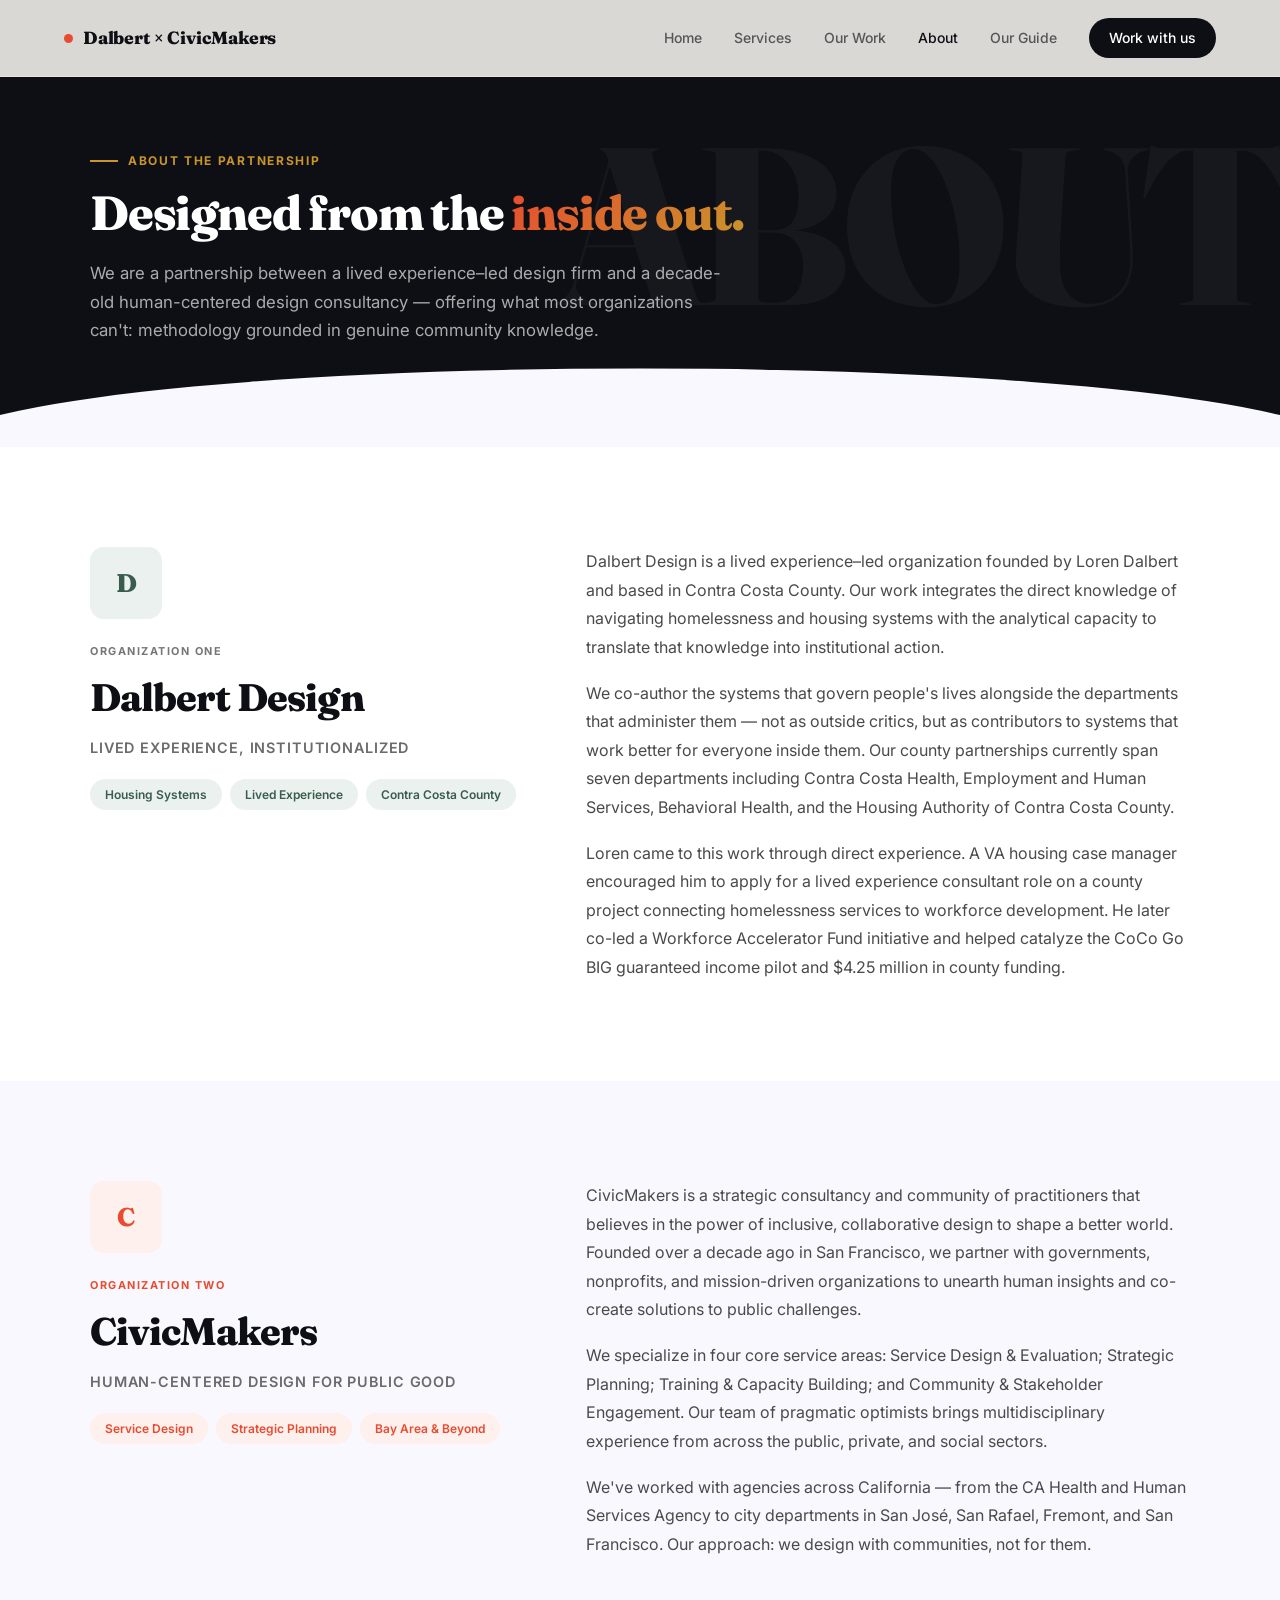
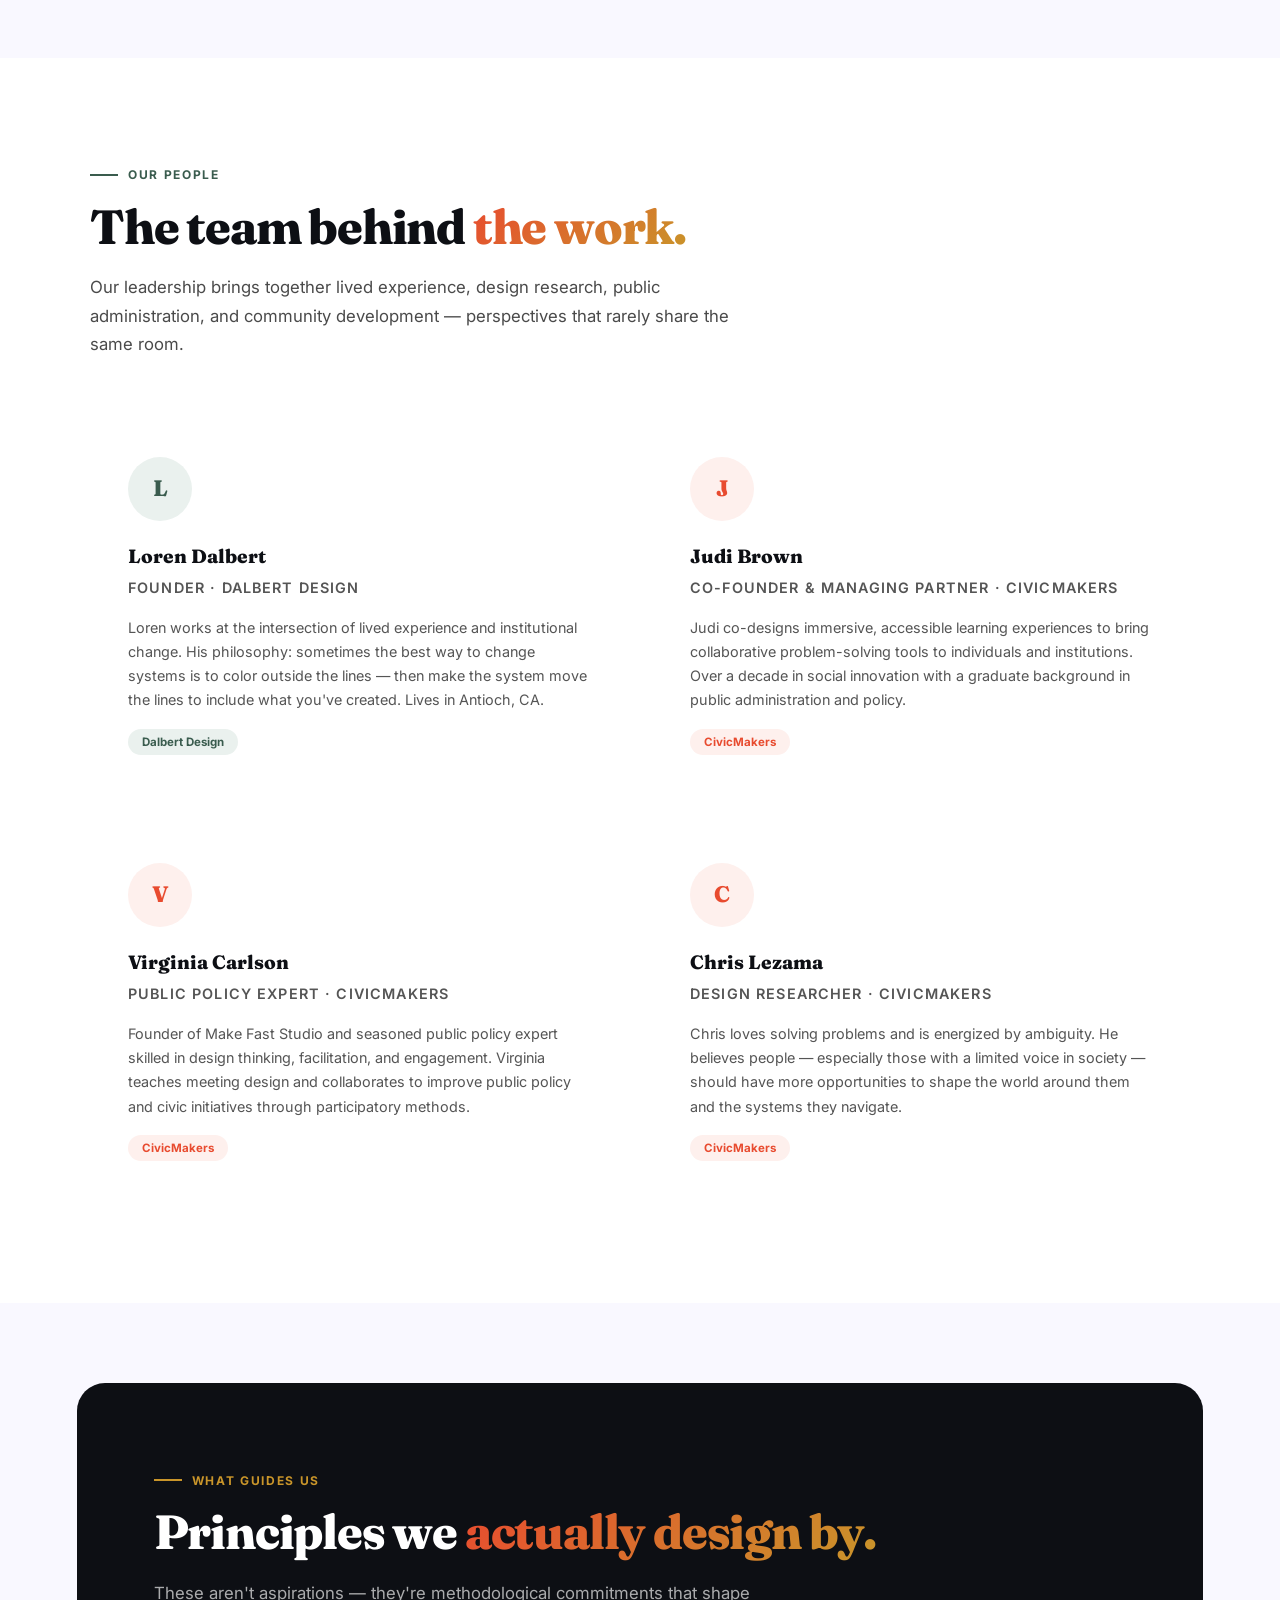
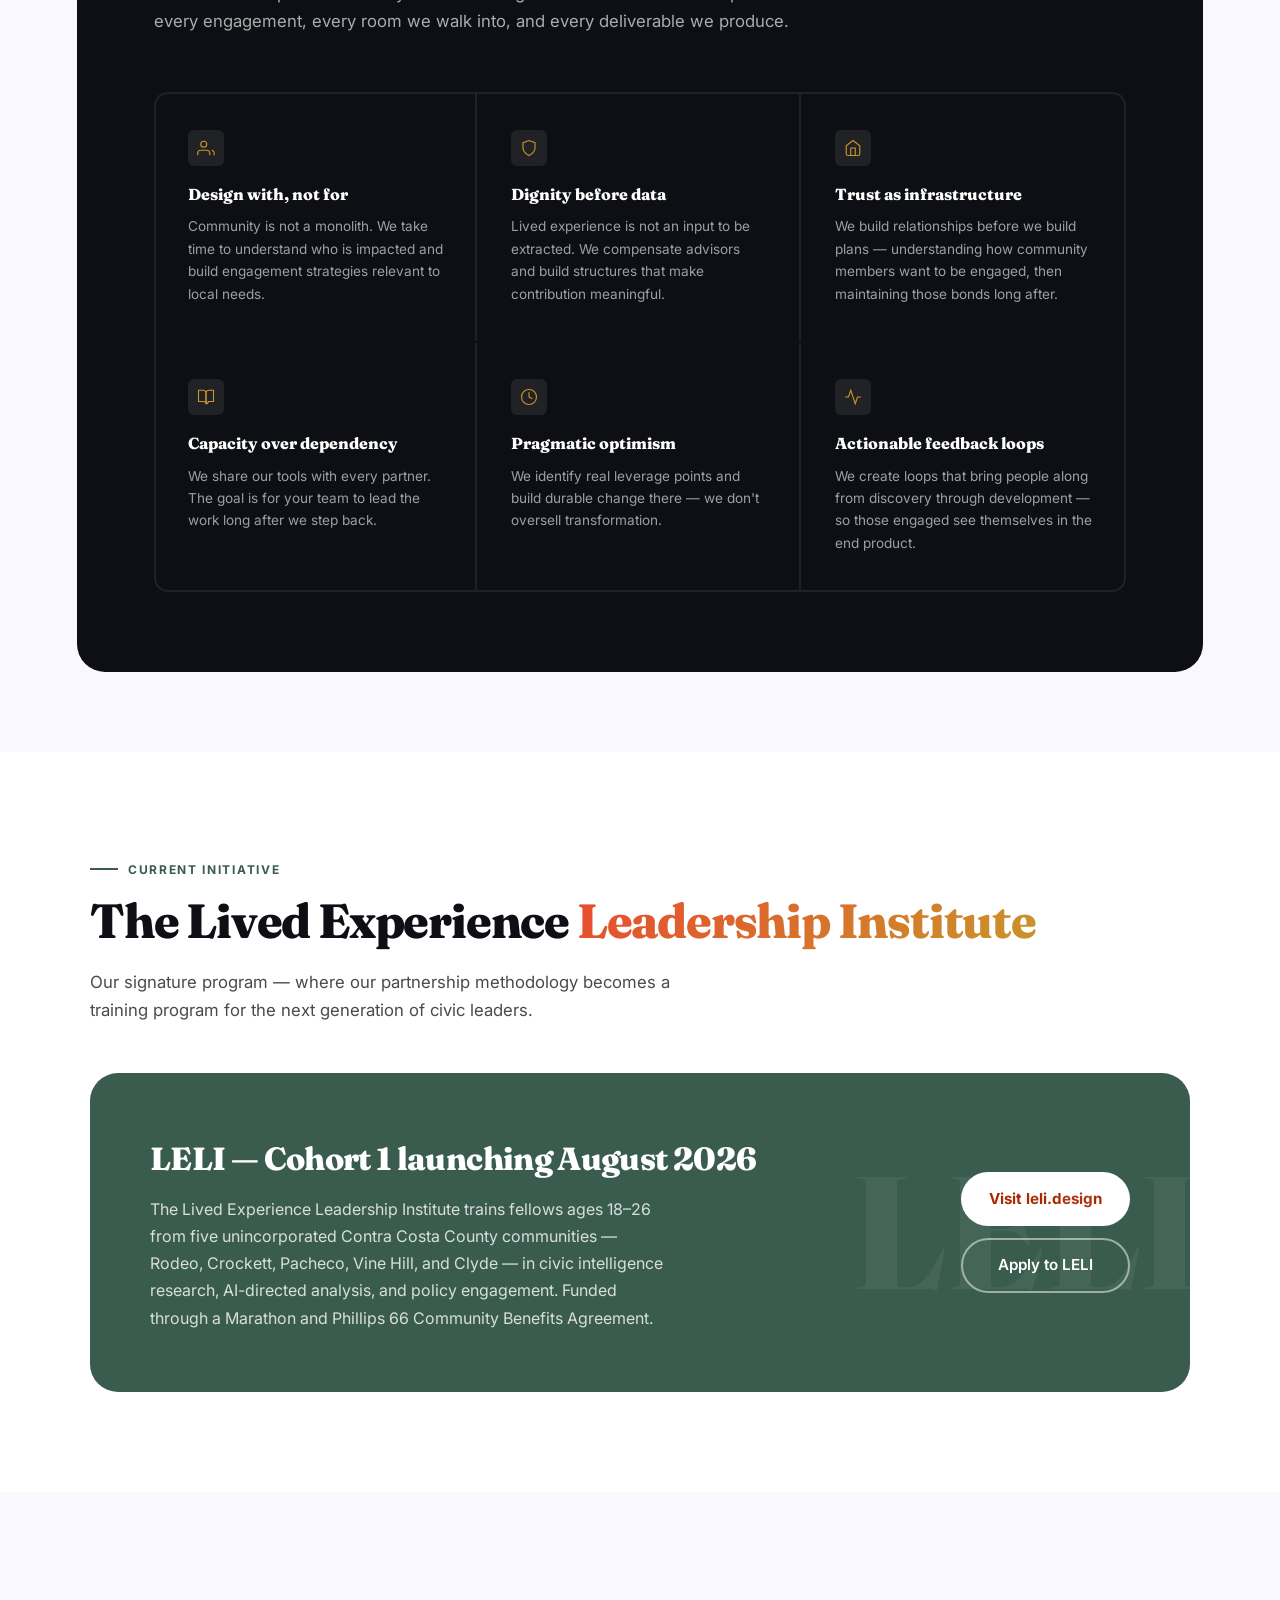
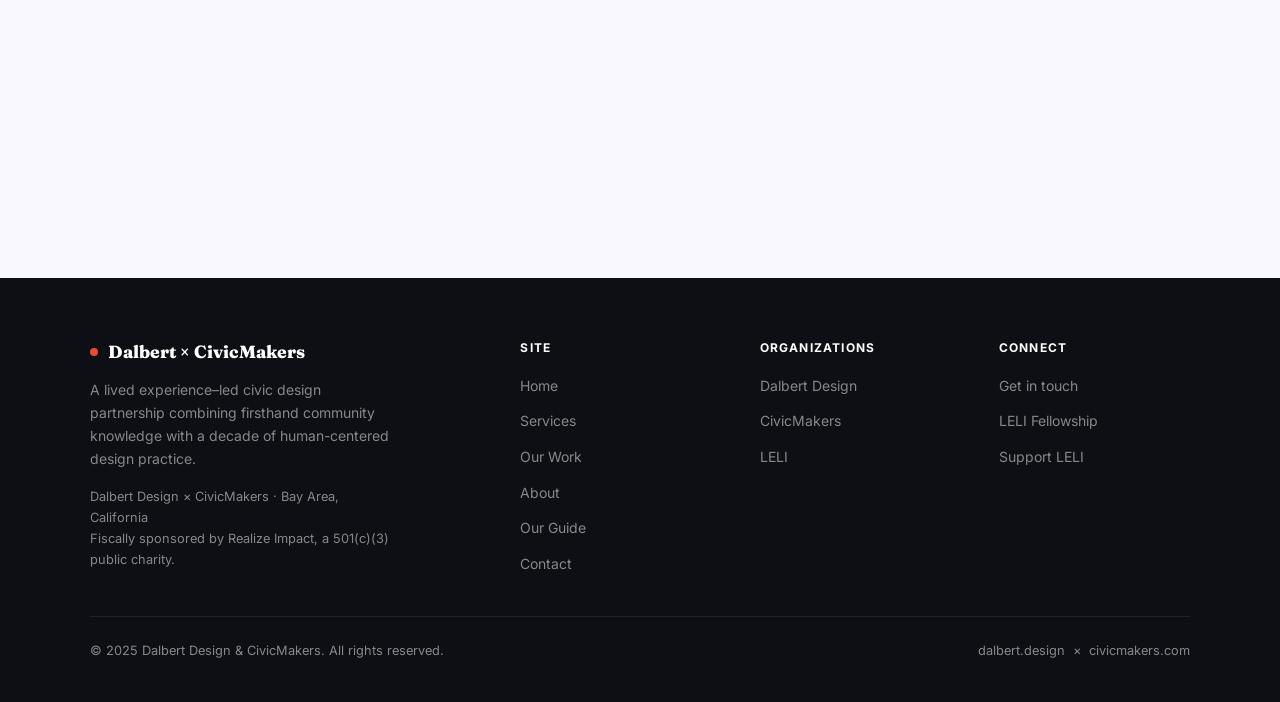
==== about.html @ cd277b6e "Add files via upload" ====
<!DOCTYPE html>
<html lang="en">
<head>
  <meta charset="UTF-8" />
  <meta name="viewport" content="width=device-width, initial-scale=1.0" />
  <meta name="description" content="About the Dalbert Design and CivicMakers partnership — our people, organizations, and the values that drive our work." />
  <title>About — Dalbert Design × CivicMakers</title>
  <link rel="preconnect" href="https://fonts.googleapis.com" />
  <link rel="preconnect" href="https://fonts.gstatic.com" crossorigin />
  <link href="https://fonts.googleapis.com/css2?family=Fraunces:ital,opsz,wght@0,9..144,400;0,9..144,600;0,9..144,700;0,9..144,800;0,9..144,900;1,9..144,700&family=Inter:wght@300;400;500;600&display=swap" rel="stylesheet" />
  <style>

    /* ── TOKENS — exact match to leli.design ── */
    :root {
      --ink:       #0d0f14;
      --paper:     #f9f8ff;
      --signal:    #e84b2f;
      --signal-lt: #fef0ed;
      --sage:      #3a5c4e;
      --sage-lt:   #eaf1ee;
      --gold:      #c9952a;
      --gold-lt:   #fdf4e3;
      --mist:      #e8e5de;
      --white:     #ffffff;
      --font-display: 'Fraunces', Georgia, serif;
      --font-body:    'Inter', sans-serif;
      --r-sm: 6px; --r-md: 14px; --r-lg: 28px; --r-pill: 999px;
    }

    *, *::before, *::after { box-sizing: border-box; margin: 0; padding: 0; }
    html { scroll-behavior: smooth; overflow-x: hidden; max-width: 100%; }
    body { font-family: var(--font-body); background: var(--paper); color: var(--ink); font-size: 16px; line-height: 1.6; overflow-x: hidden; width: 100%; max-width: 100vw; }
    img { display: block; max-width: 100%; }
    a { color: inherit; text-decoration: none; }

    /* NAV */
    nav { position: fixed; top: 0; left: 0; right: 0; z-index: 100; display: flex; align-items: center; justify-content: space-between; padding: 18px 5vw; background: rgba(247,245,240,0.88); backdrop-filter: blur(14px); -webkit-backdrop-filter: blur(14px); border-bottom: 1px solid var(--mist); transition: box-shadow .3s; }
    nav.scrolled { box-shadow: 0 2px 20px rgba(0,0,0,.08); }
    .nav-logo { font-family: var(--font-display); font-weight: 800; font-size: 1.1rem; letter-spacing: -.01em; display: flex; align-items: center; gap: 10px; }
    .nav-logo-dot { width: 9px; height: 9px; background: var(--signal); border-radius: 50%; animation: pulse-dot 2.4s ease-in-out infinite; }
    @keyframes pulse-dot { 0%,100% { opacity: 1; transform: scale(1); } 50% { opacity: .5; transform: scale(.7); } }
    .nav-links { display: flex; gap: 2rem; align-items: center; }
    .nav-links a { font-size: .875rem; font-weight: 500; color: #555; transition: color .2s; }
    .nav-links a:hover, .nav-links a.active { color: var(--ink); }
    .nav-cta { background: var(--ink); color: var(--white) !important; padding: 9px 20px; border-radius: var(--r-pill); font-size: .875rem; font-weight: 600; transition: background .2s, transform .15s; }
    .nav-cta:hover { background: var(--signal); transform: translateY(-1px); }
    .nav-hamburger { display: none; flex-direction: column; gap: 5px; cursor: pointer; }
    .nav-hamburger span { display: block; width: 24px; height: 2px; background: var(--ink); border-radius: 2px; transition: .3s; }

    /* MOBILE DRAWER */
    .nav-drawer { display: none; position: fixed; top: 0; left: 0; right: 0; bottom: 0; z-index: 99; }
    .nav-drawer.open { display: block; }
    .nav-drawer-overlay { position: absolute; inset: 0; background: rgba(13,15,20,0.55); backdrop-filter: blur(4px); -webkit-backdrop-filter: blur(4px); }
    .nav-drawer-panel { position: absolute; top: 0; right: 0; bottom: 0; width: min(320px, 85vw); background: var(--ink); padding: 24px 0 40px; display: flex; flex-direction: column; overflow-y: auto; box-shadow: -8px 0 40px rgba(0,0,0,.3); transform: translateX(100%); transition: transform .3s cubic-bezier(.4,0,.2,1); }
    .nav-drawer.open .nav-drawer-panel { transform: translateX(0); }
    .nav-drawer-close { display: flex; align-items: center; justify-content: space-between; padding: 0 24px 24px; border-bottom: 1px solid rgba(255,255,255,.1); margin-bottom: 8px; }
    .nav-drawer-logo { font-family: var(--font-display); font-weight: 800; font-size: 1.1rem; color: var(--white); display: flex; align-items: center; gap: 10px; }
    .nav-drawer-logo-dot { width: 8px; height: 8px; background: var(--signal); border-radius: 50%; }
    .nav-drawer-x { width: 36px; height: 36px; border-radius: 50%; background: rgba(255,255,255,.08); border: none; cursor: pointer; display: flex; align-items: center; justify-content: center; transition: background .2s; }
    .nav-drawer-x:hover { background: rgba(255,255,255,.16); }
    .nav-drawer-x svg { width: 16px; height: 16px; color: var(--white); }
    .nav-drawer-links { display: flex; flex-direction: column; padding: 8px 0; flex: 1; }
    .nav-drawer-links a { padding: 14px 24px; font-size: 1rem; font-weight: 600; color: rgba(255,255,255,.75); border-left: 3px solid transparent; transition: color .2s, border-color .2s, background .2s; }
    .nav-drawer-links a:hover { color: var(--white); background: rgba(255,255,255,.05); border-left-color: rgba(255,255,255,.2); }
    .nav-drawer-links a.active { color: var(--white); border-left-color: var(--signal); background: rgba(232,75,47,.1); }
    .nav-drawer-cta { margin: 16px 24px 0; }
    .nav-drawer-cta a { display: block; background: var(--signal); color: var(--white) !important; padding: 14px 24px; border-radius: var(--r-pill); font-size: .95rem; font-weight: 700; text-align: center; transition: background .2s; border-left: none !important; }
    .nav-drawer-cta a:hover { background: #c73010; }

    /* SECTIONS */
    section { padding: 100px 5vw; }
    .section-eyebrow { display: inline-flex; align-items: center; gap: 10px; font-size: .75rem; font-weight: 700; letter-spacing: .14em; text-transform: uppercase; color: var(--sage); margin-bottom: 16px; }
    .section-eyebrow::before { content: ''; width: 28px; height: 2px; background: var(--sage); }
    .section-eyebrow.signal { color: var(--signal); }
    .section-eyebrow.signal::before { background: var(--signal); }
    .section-eyebrow.gold { color: var(--gold); }
    .section-eyebrow.gold::before { background: var(--gold); }
    .section-eyebrow.light { color: rgba(255,255,255,.7); }
    .section-eyebrow.light::before { background: rgba(255,255,255,.4); }
    .section-title { font-family: var(--font-display); font-weight: 800; font-size: clamp(1.5rem, 4vw, 3rem); line-height: 1.1; letter-spacing: -.025em; margin-bottom: 20px; }
    .section-title em { font-style: normal; background: linear-gradient(135deg, var(--signal) 0%, var(--gold) 100%); -webkit-background-clip: text; -webkit-text-fill-color: transparent; background-clip: text; }
    .section-body { font-size: 1.05rem; color: #4a4a4a; line-height: 1.7; max-width: 640px; }

    /* DARK BAND */
    .band-dark { background: var(--ink); color: var(--white); border-radius: var(--r-lg); margin: 0 3vw; padding: 80px 6vw; max-width: calc(100% - 6vw); }
    .band-dark .section-eyebrow { color: var(--gold); }
    .band-dark .section-eyebrow::before { background: var(--gold); }
    .band-dark .section-title { color: var(--white); }
    .band-dark .section-body { color: rgba(255,255,255,.7); }

    /* SAGE BAND */
    .band-sage { background: var(--sage); color: var(--white); border-radius: var(--r-lg); margin: 0 3vw; padding: 80px 6vw; max-width: calc(100% - 6vw); overflow: hidden; position: relative; }
    .band-sage .section-eyebrow { color: rgba(255,255,255,.7); }
    .band-sage .section-eyebrow::before { background: rgba(255,255,255,.4); }
    .band-sage .section-title { color: var(--white); }
    .band-sage .section-body { color: rgba(255,255,255,.75); }

    /* TICKER */
    .ticker { background: var(--ink); color: var(--white); padding: 14px 0; overflow: hidden; display: flex; width: 100%; max-width: 100vw; }
    .ticker-track { display: flex; gap: 64px; white-space: nowrap; animation: ticker-scroll 30s linear infinite; }
    .ticker-item { display: flex; align-items: center; gap: 14px; font-family: var(--font-display); font-size: .85rem; font-weight: 600; letter-spacing: .06em; text-transform: uppercase; flex-shrink: 0; }
    .ticker-dot { width: 6px; height: 6px; background: var(--signal); border-radius: 50%; flex-shrink: 0; }
    @keyframes ticker-scroll { from { transform: translateX(0); } to { transform: translateX(-50%); } }

    /* BUTTONS */
    .btn-primary { background: var(--signal); color: var(--white); padding: 15px 32px; border-radius: var(--r-pill); font-size: 1rem; font-weight: 600; transition: transform .15s, box-shadow .15s; box-shadow: 0 4px 24px rgba(232,75,47,.28); display: inline-block; }
    .btn-primary:hover { transform: translateY(-2px); box-shadow: 0 8px 32px rgba(232,75,47,.38); }
    .btn-secondary { display: inline-flex; align-items: center; gap: 8px; font-size: .95rem; font-weight: 500; color: var(--ink); transition: gap .2s; }
    .btn-secondary:hover { gap: 12px; }
    .btn-white { background: var(--white); color: #a82800; padding: 15px 28px; border-radius: var(--r-pill); font-size: .95rem; font-weight: 700; text-align: center; transition: transform .15s, box-shadow .15s; white-space: nowrap; display: inline-block; }
    .btn-white:hover { transform: translateY(-2px); box-shadow: 0 8px 28px rgba(0,0,0,.15); }
    .btn-ghost-white { border: 2px solid rgba(255,255,255,.5); color: var(--white); padding: 13px 28px; border-radius: var(--r-pill); font-size: .95rem; font-weight: 600; text-align: center; transition: border-color .15s, background .15s; display: inline-block; }
    .btn-ghost-white:hover { border-color: var(--white); background: rgba(255,255,255,.12); }
    .btn-sage { background: var(--sage); color: var(--white); padding: 14px 30px; border-radius: var(--r-pill); font-size: .95rem; font-weight: 600; display: inline-block; transition: background .2s, transform .15s; }
    .btn-sage:hover { background: #2d4a3e; transform: translateY(-1px); }

    /* TAGS */
    .tag { padding: 5px 14px; border-radius: var(--r-pill); font-size: .75rem; font-weight: 600; background: var(--white); border: 1px solid var(--mist); display: inline-block; }
    .tag-signal { background: var(--signal-lt); color: var(--signal); border-color: transparent; }
    .tag-sage   { background: var(--sage-lt);   color: var(--sage);   border-color: transparent; }
    .tag-gold   { background: var(--gold-lt);   color: var(--gold);   border-color: transparent; }

    /* CTA BAND */
    .cta-band { background: linear-gradient(135deg, #c03220 0%, #8f1f0f 100%); color: var(--white); border-radius: var(--r-lg); margin: 0 3vw 80px; padding: 72px 8vw; display: grid; grid-template-columns: 1fr auto; gap: 40px; align-items: center; }
    .cta-band h2 { font-family: var(--font-display); font-size: clamp(1.4rem, 3.5vw, 2.8rem); font-weight: 800; line-height: 1.1; letter-spacing: -.025em; }
    .cta-band p { font-size: 1rem; color: rgba(255,255,255,.9); margin-top: 12px; max-width: 500px; }
    .cta-band-actions { display: flex; flex-direction: column; gap: 12px; flex-shrink: 0; }

    /* PARTNER BADGES */
    .partner-badge { background: var(--white); border: 1.5px solid var(--mist); border-radius: var(--r-pill); padding: 12px 24px; font-size: .875rem; font-weight: 600; color: #555; transition: border-color .2s, color .2s; display: inline-block; }
    .partner-badge:hover { border-color: var(--sage); color: var(--sage); }

    /* PHASE / CARD */
    .phase { background: var(--paper); border-radius: var(--r-md); padding: 44px 40px; position: relative; overflow: hidden; }
    .phase::before { content: ''; position: absolute; top: 0; left: 0; right: 0; height: 4px; }
    .phase-a::before { background: linear-gradient(90deg, var(--signal), var(--gold)); }
    .phase-b::before { background: linear-gradient(90deg, var(--sage), #6da38e); }
    .phase-c::before { background: linear-gradient(90deg, var(--gold), var(--signal)); }
    .phase-d::before { background: linear-gradient(90deg, #6da38e, var(--sage)); }
    .phase-label { font-size: .72rem; font-weight: 700; letter-spacing: .12em; text-transform: uppercase; color: #767676; margin-bottom: 8px; }
    .phase-title { font-family: var(--font-display); font-size: 1.3rem; font-weight: 800; margin-bottom: 16px; letter-spacing: -.02em; }
    .phase-desc { font-size: .92rem; color: #555; line-height: 1.7; }
    .phase-tags { display: flex; flex-wrap: wrap; gap: 8px; margin-top: 20px; }

    /* IMPACT NUMBERS */
    .impact-num { font-family: var(--font-display); font-size: 2.4rem; font-weight: 800; color: var(--ink); line-height: 1; margin-bottom: 8px; }
    .impact-num em { font-style: normal; color: var(--signal); }

    /* FOOTER */
    footer { background: var(--ink); color: rgba(255,255,255,.5); padding: 60px 5vw 40px; }
    .footer-inner { max-width: 1100px; margin: 0 auto; display: grid; grid-template-columns: 2fr 1fr 1fr 1fr; gap: 48px; }
    .footer-brand h3 { font-family: var(--font-display); font-size: 1.1rem; font-weight: 800; color: var(--white); margin-bottom: 12px; display: flex; align-items: center; gap: 10px; }
    .footer-brand-dot { width: 8px; height: 8px; background: var(--signal); border-radius: 50%; flex-shrink: 0; }
    .footer-brand p { font-size: .875rem; line-height: 1.65; max-width: 300px; }
    .footer-col h4 { font-size: .75rem; font-weight: 700; letter-spacing: .1em; text-transform: uppercase; color: var(--white); margin-bottom: 16px; }
    .footer-col ul { list-style: none; display: flex; flex-direction: column; gap: 10px; }
    .footer-col a { font-size: .875rem; transition: color .2s; }
    .footer-col a:hover { color: var(--white); }
    .footer-bottom { max-width: 1100px; margin: 40px auto 0; padding-top: 24px; border-top: 1px solid rgba(255,255,255,.08); display: flex; justify-content: space-between; align-items: center; flex-wrap: wrap; gap: 12px; font-size: .8rem; }
    .footer-bottom a { transition: color .2s; }
    .footer-bottom a:hover { color: var(--white); }

    /* ANIMATIONS */
    .fade-up { opacity: 0; transform: translateY(28px); transition: opacity .6s ease, transform .6s ease; }
    .fade-up.visible { opacity: 1; transform: translateY(0); }

    /* PAGE HERO (interior) */
    .page-hero { background: var(--ink); padding: calc(80px + 5vw) 5vw 8vw; position: relative; overflow: hidden; }
    .page-hero::after { content: ''; position: absolute; bottom: -1px; left: 0; right: 0; height: 80px; background: var(--paper); clip-path: ellipse(55% 100% at 50% 100%); }
    .page-hero-inner { max-width: 1100px; margin: 0 auto; position: relative; z-index: 1; }
    .page-hero .section-eyebrow { color: var(--gold); }
    .page-hero .section-eyebrow::before { background: var(--gold); }
    .page-hero .section-title { color: var(--white); }
    .page-hero .section-body { color: rgba(255,255,255,.65); }

    /* RESPONSIVE */
    @media (max-width: 900px) {
      .cta-band { grid-template-columns: 1fr; }
      .footer-inner { grid-template-columns: 1fr 1fr; }
    }
    @media (max-width: 640px) {
      nav { padding: 14px 5vw; }
      .nav-links { display: none; }
      .nav-hamburger { display: flex; }
      .footer-inner { grid-template-columns: 1fr; }
      .band-dark { margin: 0; border-radius: 0; padding: 56px 5vw; max-width: 100%; }
      .band-sage { margin: 0; border-radius: 0; padding: 56px 5vw; max-width: 100%; }
      .cta-band { margin: 0 0 48px; border-radius: 0; padding: 52px 6vw; }
      section { padding: 72px 5vw; }
    }
    @media (prefers-reduced-motion: reduce) {
      .ticker-track { animation: none; }
      .nav-logo-dot { animation: none; }
      .fade-up { transition: none; opacity: 1; transform: none; }
    }


    .page-hero-bg { position:absolute;right:0;top:50%;transform:translateY(-50%);font-family:var(--font-display);font-weight:800;font-size:clamp(6rem,18vw,14rem);color:rgba(255,255,255,.04);line-height:1;pointer-events:none;white-space:nowrap;letter-spacing:-.04em; }
    .inner { max-width:1100px;margin:0 auto; }
    .org-grid { display:grid;grid-template-columns:1fr 1.4fr;gap:64px;align-items:flex-start; }
    .org-aside-badge { width:72px;height:72px;border-radius:var(--r-md);display:flex;align-items:center;justify-content:center;font-family:var(--font-display);font-size:1.6rem;font-weight:800;margin-bottom:24px; }
    .badge-d { background:var(--sage-lt);color:var(--sage); }
    .badge-c { background:var(--signal-lt);color:var(--signal); }
    .org-aside-label { font-size:.68rem;font-weight:700;letter-spacing:.14em;text-transform:uppercase;color:#767676;margin-bottom:6px; }
    .org-aside-name { font-family:var(--font-display);font-size:clamp(1.5rem,4vw,2.4rem);font-weight:800;letter-spacing:-.025em;margin-bottom:8px; }
    .org-aside-tagline { font-size:.9rem;font-weight:600;color:#6b6b6b;text-transform:uppercase;letter-spacing:.06em; }
    .org-body { font-size:1rem;color:#4a4a4a;line-height:1.78; }
    .org-body p+p { margin-top:1.1rem; }
    .people-grid { display:grid;grid-template-columns:repeat(2,1fr);gap:24px;margin-top:56px; }
    .person { background:var(--white);border-radius:var(--r-md);padding:40px 36px;border:2px solid transparent;transition:border-color .2s,transform .2s; }
    .person:hover { border-color:var(--mist);transform:translateY(-3px); }
    .person-av { width:64px;height:64px;border-radius:50%;display:flex;align-items:center;justify-content:center;font-family:var(--font-display);font-size:1.4rem;font-weight:800;margin-bottom:20px; }
    .av-d { background:var(--sage-lt);color:var(--sage); }
    .av-c { background:var(--signal-lt);color:var(--signal); }
    .person h3 { font-family:var(--font-display);font-size:1.2rem;font-weight:800;margin-bottom:4px; }
    .person-role { font-size:.78rem;font-weight:600;text-transform:uppercase;letter-spacing:.08em;color:#767676;margin-bottom:16px; }
    .person p { font-size:.9rem;color:#555;line-height:1.68; }
    .person-org { display:inline-block;margin-top:16px;padding:4px 14px;border-radius:var(--r-pill);font-size:.72rem;font-weight:700; }
    .leli-card { background:var(--sage);border-radius:var(--r-lg);padding:60px;color:var(--white);margin-top:48px;display:grid;grid-template-columns:1fr auto;gap:40px;align-items:center;position:relative;overflow:hidden; }
    .leli-card::before { content:'LELI';position:absolute;right:-10px;top:50%;transform:translateY(-50%);font-family:var(--font-display);font-weight:800;font-size:clamp(5rem,14vw,10rem);color:rgba(255,255,255,.06);line-height:1;pointer-events:none; }
    .leli-card h3 { font-family:var(--font-display);font-size:clamp(1.3rem,3vw,2rem);font-weight:800;margin-bottom:12px;color:var(--white);letter-spacing:-.02em; }
    .leli-card p { font-size:1rem;color:rgba(255,255,255,.8);line-height:1.7;max-width:520px; }
    .leli-actions { display:flex;flex-direction:column;gap:12px;flex-shrink:0; }
    .values-grid { display:grid;grid-template-columns:repeat(3,1fr);gap:2px;margin-top:56px;border:2px solid rgba(255,255,255,.08);border-radius:var(--r-md);overflow:hidden; }
    .value-card { padding:36px 32px;border-right:2px solid rgba(255,255,255,.08);transition:background .2s; }
    .value-card:last-child,.value-card:nth-child(3) { border-right:none; }
    .value-card:hover { background:rgba(255,255,255,.04); }
    .value-icon { width:36px;height:36px;border-radius:var(--r-sm);background:rgba(255,255,255,.08);display:flex;align-items:center;justify-content:center;margin-bottom:16px; }
    .value-icon svg { width:18px;height:18px;stroke:var(--gold);fill:none;stroke-width:1.5;stroke-linecap:round; }
    .value-card h3 { font-family:var(--font-display);font-size:1rem;font-weight:800;color:var(--white);margin-bottom:8px; }
    .value-card p { font-size:.85rem;color:rgba(255,255,255,.6);line-height:1.65; }
    @media(max-width:900px){.org-grid{grid-template-columns:1fr;gap:40px;}.people-grid{grid-template-columns:1fr;}.leli-card{grid-template-columns:1fr;padding:40px 32px;}.values-grid{grid-template-columns:1fr 1fr;}.leli-card::before{display:none;}}
    @media(max-width:640px){.values-grid{grid-template-columns:1fr;}}
  </style>
</head>
<body>
<nav id="main-nav">
  <a href="index.html" class="nav-logo">
    <span class="nav-logo-dot"></span>
    Dalbert&thinsp;&times;&thinsp;CivicMakers
  </a>
  <div class="nav-links">
    <a href="index.html" class="">Home</a>
    <a href="services.html" class="">Services</a>
    <a href="work.html" class="">Our Work</a>
    <a href="about.html" class="active">About</a>
    <a href="our-guide.html" class="">Our Guide</a>
    <a href="contact.html" class="nav-cta">Work with us</a>
  </div>
  <div class="nav-hamburger" role="button" aria-label="Open menu" tabindex="0">
    <span></span><span></span><span></span>
  </div>
</nav>
<div class="nav-drawer" id="nav-drawer">
  <div class="nav-drawer-overlay" id="nav-overlay"></div>
  <div class="nav-drawer-panel">
    <div class="nav-drawer-close">
      <div class="nav-drawer-logo">
        <span class="nav-drawer-logo-dot"></span>
        D&thinsp;&times;&thinsp;CM
      </div>
      <button class="nav-drawer-x" id="nav-close" aria-label="Close menu">
        <svg viewBox="0 0 24 24" fill="none" stroke="currentColor" stroke-width="2" stroke-linecap="round"><line x1="18" y1="6" x2="6" y2="18"/><line x1="6" y1="6" x2="18" y2="18"/></svg>
      </button>
    </div>
    <div class="nav-drawer-links">
      <a href="index.html" class="">Home</a>
      <a href="services.html" class="">Services</a>
      <a href="work.html" class="">Our Work</a>
      <a href="about.html" class="active">About</a>
      <a href="our-guide.html" class="">Our Guide</a>
    </div>
    <div class="nav-drawer-cta"><a href="contact.html">Work with us</a></div>
  </div>
</div>
<div class="page-hero">
  <div class="page-hero-bg" aria-hidden="true">ABOUT</div>
  <div class="page-hero-inner">
    <div class="section-eyebrow fade-up">About the partnership</div>
    <h1 class="section-title fade-up">Designed from the <em>inside out.</em></h1>
    <p class="section-body fade-up">We are a partnership between a lived experience–led design firm and a decade-old human-centered design consultancy — offering what most organizations can't: methodology grounded in genuine community knowledge.</p>
  </div>
</div>

<section id="dalbert" style="background:var(--white);">
  <div class="inner">
    <div class="org-grid">
      <div class="fade-up">
        <div class="org-aside-badge badge-d">D</div>
        <div class="org-aside-label">Organization one</div>
        <div class="org-aside-name">Dalbert Design</div>
        <div class="org-aside-tagline">Lived experience, institutionalized</div>
        <div style="margin-top:20px;display:flex;flex-wrap:wrap;gap:8px;">
          <span class="tag tag-sage">Housing Systems</span>
          <span class="tag tag-sage">Lived Experience</span>
          <span class="tag tag-sage">Contra Costa County</span>
        </div>
      </div>
      <div class="org-body fade-up">
        <p>Dalbert Design is a lived experience–led organization founded by Loren Dalbert and based in Contra Costa County. Our work integrates the direct knowledge of navigating homelessness and housing systems with the analytical capacity to translate that knowledge into institutional action.</p>
        <p>We co-author the systems that govern people's lives alongside the departments that administer them — not as outside critics, but as contributors to systems that work better for everyone inside them. Our county partnerships currently span seven departments including Contra Costa Health, Employment and Human Services, Behavioral Health, and the Housing Authority of Contra Costa County.</p>
        <p>Loren came to this work through direct experience. A VA housing case manager encouraged him to apply for a lived experience consultant role on a county project connecting homelessness services to workforce development. He later co-led a Workforce Accelerator Fund initiative and helped catalyze the CoCo Go BIG guaranteed income pilot and $4.25 million in county funding.</p>
      </div>
    </div>
  </div>
</section>

<section id="civicmakers" style="background:var(--paper);">
  <div class="inner">
    <div class="org-grid">
      <div class="fade-up">
        <div class="org-aside-badge badge-c">C</div>
        <div class="org-aside-label" style="color:var(--signal);">Organization two</div>
        <div class="org-aside-name">CivicMakers</div>
        <div class="org-aside-tagline">Human-centered design for public good</div>
        <div style="margin-top:20px;display:flex;flex-wrap:wrap;gap:8px;">
          <span class="tag tag-signal">Service Design</span>
          <span class="tag tag-signal">Strategic Planning</span>
          <span class="tag tag-signal">Bay Area &amp; Beyond</span>
        </div>
      </div>
      <div class="org-body fade-up">
        <p>CivicMakers is a strategic consultancy and community of practitioners that believes in the power of inclusive, collaborative design to shape a better world. Founded over a decade ago in San Francisco, we partner with governments, nonprofits, and mission-driven organizations to unearth human insights and co-create solutions to public challenges.</p>
        <p>We specialize in four core service areas: Service Design &amp; Evaluation; Strategic Planning; Training &amp; Capacity Building; and Community &amp; Stakeholder Engagement. Our team of pragmatic optimists brings multidisciplinary experience from across the public, private, and social sectors.</p>
        <p>We've worked with agencies across California — from the CA Health and Human Services Agency to city departments in San José, San Rafael, Fremont, and San Francisco. Our approach: we design with communities, not for them.</p>
      </div>
    </div>
  </div>
</section>

<section style="background:var(--white);">
  <div class="inner">
    <div class="section-eyebrow fade-up">Our people</div>
    <h2 class="section-title fade-up">The team behind <em>the work.</em></h2>
    <p class="section-body fade-up">Our leadership brings together lived experience, design research, public administration, and community development — perspectives that rarely share the same room.</p>
    <div class="people-grid">
      <div class="person fade-up"><div class="person-av av-d">L</div><h3>Loren Dalbert</h3><p class="person-role">Founder · Dalbert Design</p><p>Loren works at the intersection of lived experience and institutional change. His philosophy: sometimes the best way to change systems is to color outside the lines — then make the system move the lines to include what you've created. Lives in Antioch, CA.</p><span class="person-org tag-sage" style="background:var(--sage-lt);color:var(--sage);">Dalbert Design</span></div>
      <div class="person fade-up"><div class="person-av av-c">J</div><h3>Judi Brown</h3><p class="person-role">Co-founder &amp; Managing Partner · CivicMakers</p><p>Judi co-designs immersive, accessible learning experiences to bring collaborative problem-solving tools to individuals and institutions. Over a decade in social innovation with a graduate background in public administration and policy.</p><span class="person-org tag-signal" style="background:var(--signal-lt);color:var(--signal);">CivicMakers</span></div>
      <div class="person fade-up"><div class="person-av av-c">V</div><h3>Virginia Carlson</h3><p class="person-role">Public Policy Expert · CivicMakers</p><p>Founder of Make Fast Studio and seasoned public policy expert skilled in design thinking, facilitation, and engagement. Virginia teaches meeting design and collaborates to improve public policy and civic initiatives through participatory methods.</p><span class="person-org" style="background:var(--signal-lt);color:var(--signal);">CivicMakers</span></div>
      <div class="person fade-up"><div class="person-av av-c">C</div><h3>Chris Lezama</h3><p class="person-role">Design Researcher · CivicMakers</p><p>Chris loves solving problems and is energized by ambiguity. He believes people — especially those with a limited voice in society — should have more opportunities to shape the world around them and the systems they navigate.</p><span class="person-org" style="background:var(--signal-lt);color:var(--signal);">CivicMakers</span></div>
    </div>
  </div>
</section>

<section style="padding:80px 3vw;">
  <div class="band-dark">
    <div class="section-eyebrow gold fade-up">What guides us</div>
    <h2 class="section-title fade-up" style="color:var(--white);">Principles we <em>actually design by.</em></h2>
    <p class="section-body fade-up" style="color:rgba(255,255,255,.65);">These aren't aspirations — they're methodological commitments that shape every engagement, every room we walk into, and every deliverable we produce.</p>
    <div class="values-grid fade-up">
      <div class="value-card"><div class="value-icon"><svg viewBox="0 0 24 24"><path d="M17 21v-2a4 4 0 0 0-4-4H5a4 4 0 0 0-4 4v2"/><circle cx="9" cy="7" r="4"/><path d="M23 21v-2a4 4 0 0 0-3-3.87"/></svg></div><h3>Design with, not for</h3><p>Community is not a monolith. We take time to understand who is impacted and build engagement strategies relevant to local needs.</p></div>
      <div class="value-card"><div class="value-icon"><svg viewBox="0 0 24 24"><path d="M12 22s8-4 8-10V5l-8-3-8 3v7c0 6 8 10 8 10z"/></svg></div><h3>Dignity before data</h3><p>Lived experience is not an input to be extracted. We compensate advisors and build structures that make contribution meaningful.</p></div>
      <div class="value-card"><div class="value-icon"><svg viewBox="0 0 24 24"><path d="M3 9l9-7 9 7v11a2 2 0 0 1-2 2H5a2 2 0 0 1-2-2z"/><polyline points="9 22 9 12 15 12 15 22"/></svg></div><h3>Trust as infrastructure</h3><p>We build relationships before we build plans — understanding how community members want to be engaged, then maintaining those bonds long after.</p></div>
      <div class="value-card"><div class="value-icon"><svg viewBox="0 0 24 24"><path d="M2 3h6a4 4 0 0 1 4 4v14a3 3 0 0 0-3-3H2z"/><path d="M22 3h-6a4 4 0 0 0-4 4v14a3 3 0 0 0 3-3h7z"/></svg></div><h3>Capacity over dependency</h3><p>We share our tools with every partner. The goal is for your team to lead the work long after we step back.</p></div>
      <div class="value-card"><div class="value-icon"><svg viewBox="0 0 24 24"><circle cx="12" cy="12" r="10"/><path d="M12 6v6l4 2"/></svg></div><h3>Pragmatic optimism</h3><p>We identify real leverage points and build durable change there — we don't oversell transformation.</p></div>
      <div class="value-card"><div class="value-icon"><svg viewBox="0 0 24 24"><polyline points="22 12 18 12 15 21 9 3 6 12 2 12"/></svg></div><h3>Actionable feedback loops</h3><p>We create loops that bring people along from discovery through development — so those engaged see themselves in the end product.</p></div>
    </div>
  </div>
</section>

<section style="background:var(--white);">
  <div class="inner">
    <div class="section-eyebrow fade-up">Current initiative</div>
    <h2 class="section-title fade-up">The Lived Experience <em>Leadership Institute</em></h2>
    <p class="section-body fade-up">Our signature program — where our partnership methodology becomes a training program for the next generation of civic leaders.</p>
    <div class="leli-card fade-up">
      <div>
        <h3>LELI — Cohort 1 launching August 2026</h3>
        <p>The Lived Experience Leadership Institute trains fellows ages 18–26 from five unincorporated Contra Costa County communities — Rodeo, Crockett, Pacheco, Vine Hill, and Clyde — in civic intelligence research, AI-directed analysis, and policy engagement. Funded through a Marathon and Phillips 66 Community Benefits Agreement.</p>
      </div>
      <div class="leli-actions">
        <a href="https://leli.design" target="_blank" rel="noopener" class="btn-white">Visit leli.design</a>
        <a href="https://leli.design/leli-apply.html" target="_blank" rel="noopener" class="btn-ghost-white">Apply to LELI</a>
      </div>
    </div>
  </div>
</section>

<div class="cta-band fade-up">
  <div><h2>Bringing what most tables are missing.</h2><p>Ready to talk about what a partnership engagement looks like for your department or initiative?</p></div>
  <div class="cta-band-actions"><a href="contact.html" class="btn-white">Get in touch</a><a href="work.html" class="btn-ghost-white">See our work</a></div>
</div>
<footer>
  <div class="footer-inner">
    <div class="footer-brand">
      <h3><span class="footer-brand-dot"></span>Dalbert&thinsp;&times;&thinsp;CivicMakers</h3>
      <p>A lived experience–led civic design partnership combining firsthand community knowledge with a decade of human-centered design practice.</p>
      <p style="margin-top:16px;font-size:.8rem;">Dalbert Design × CivicMakers · Bay Area, California<br/>Fiscally sponsored by Realize Impact, a 501(c)(3) public charity.</p>
    </div>
    <div class="footer-col">
      <h4>Site</h4>
      <ul>
        <li><a href="index.html">Home</a></li>
        <li><a href="services.html">Services</a></li>
        <li><a href="work.html">Our Work</a></li>
        <li><a href="about.html">About</a></li>
        <li><a href="our-guide.html">Our Guide</a></li>
        <li><a href="contact.html">Contact</a></li>
      </ul>
    </div>
    <div class="footer-col">
      <h4>Organizations</h4>
      <ul>
        <li><a href="https://dalbert.design" target="_blank" rel="noopener">Dalbert Design</a></li>
        <li><a href="https://civicmakers.com" target="_blank" rel="noopener">CivicMakers</a></li>
        <li><a href="https://leli.design" target="_blank" rel="noopener">LELI</a></li>
      </ul>
    </div>
    <div class="footer-col">
      <h4>Connect</h4>
      <ul>
        <li><a href="contact.html">Get in touch</a></li>
        <li><a href="https://leli.design/leli-apply.html" target="_blank" rel="noopener">LELI Fellowship</a></li>
        <li><a href="https://leli.design/leli-donate.html" target="_blank" rel="noopener">Support LELI</a></li>
      </ul>
    </div>
  </div>
  <div class="footer-bottom">
    <span>© 2025 Dalbert Design &amp; CivicMakers. All rights reserved.</span>
    <span><a href="https://dalbert.design">dalbert.design</a> &nbsp;×&nbsp; <a href="https://civicmakers.com">civicmakers.com</a></span>
  </div>
</footer><script>
  /* NAV scroll */
  const nav = document.getElementById('main-nav');
  if (nav) window.addEventListener('scroll', () => { nav.classList.toggle('scrolled', window.scrollY > 40); }, {passive:true});

  /* Fade-up with sibling stagger */
  const observer = new IntersectionObserver((entries) => {
    entries.forEach((e) => {
      if (e.isIntersecting) {
        const siblings = [...e.target.parentElement.querySelectorAll('.fade-up')];
        const idx = siblings.indexOf(e.target);
        setTimeout(() => { e.target.classList.add('visible'); }, idx * 80);
        observer.unobserve(e.target);
      }
    });
  }, { threshold: 0.12 });
  document.querySelectorAll('.fade-up').forEach(el => observer.observe(el));

  /* Mobile drawer */
  (function() {
    const hamburger = document.querySelector('.nav-hamburger');
    const drawer    = document.getElementById('nav-drawer');
    const overlay   = document.getElementById('nav-overlay');
    const closeBtn  = document.getElementById('nav-close');
    if (!hamburger || !drawer) return;
    function openDrawer()  { drawer.classList.add('open');    document.body.style.overflow = 'hidden'; closeBtn && closeBtn.focus(); }
    function closeDrawer() { drawer.classList.remove('open'); document.body.style.overflow = ''; hamburger.focus(); }
    hamburger.addEventListener('click', openDrawer);
    hamburger.addEventListener('keydown', e => { if (e.key==='Enter'||e.key===' ') { e.preventDefault(); openDrawer(); } });
    overlay  && overlay.addEventListener('click', closeDrawer);
    closeBtn && closeBtn.addEventListener('click', closeDrawer);
    document.addEventListener('keydown', e => { if (e.key==='Escape') closeDrawer(); });
    drawer.querySelectorAll('a').forEach(a => a.addEventListener('click', closeDrawer));
  })();
</script>
</body>
</html>
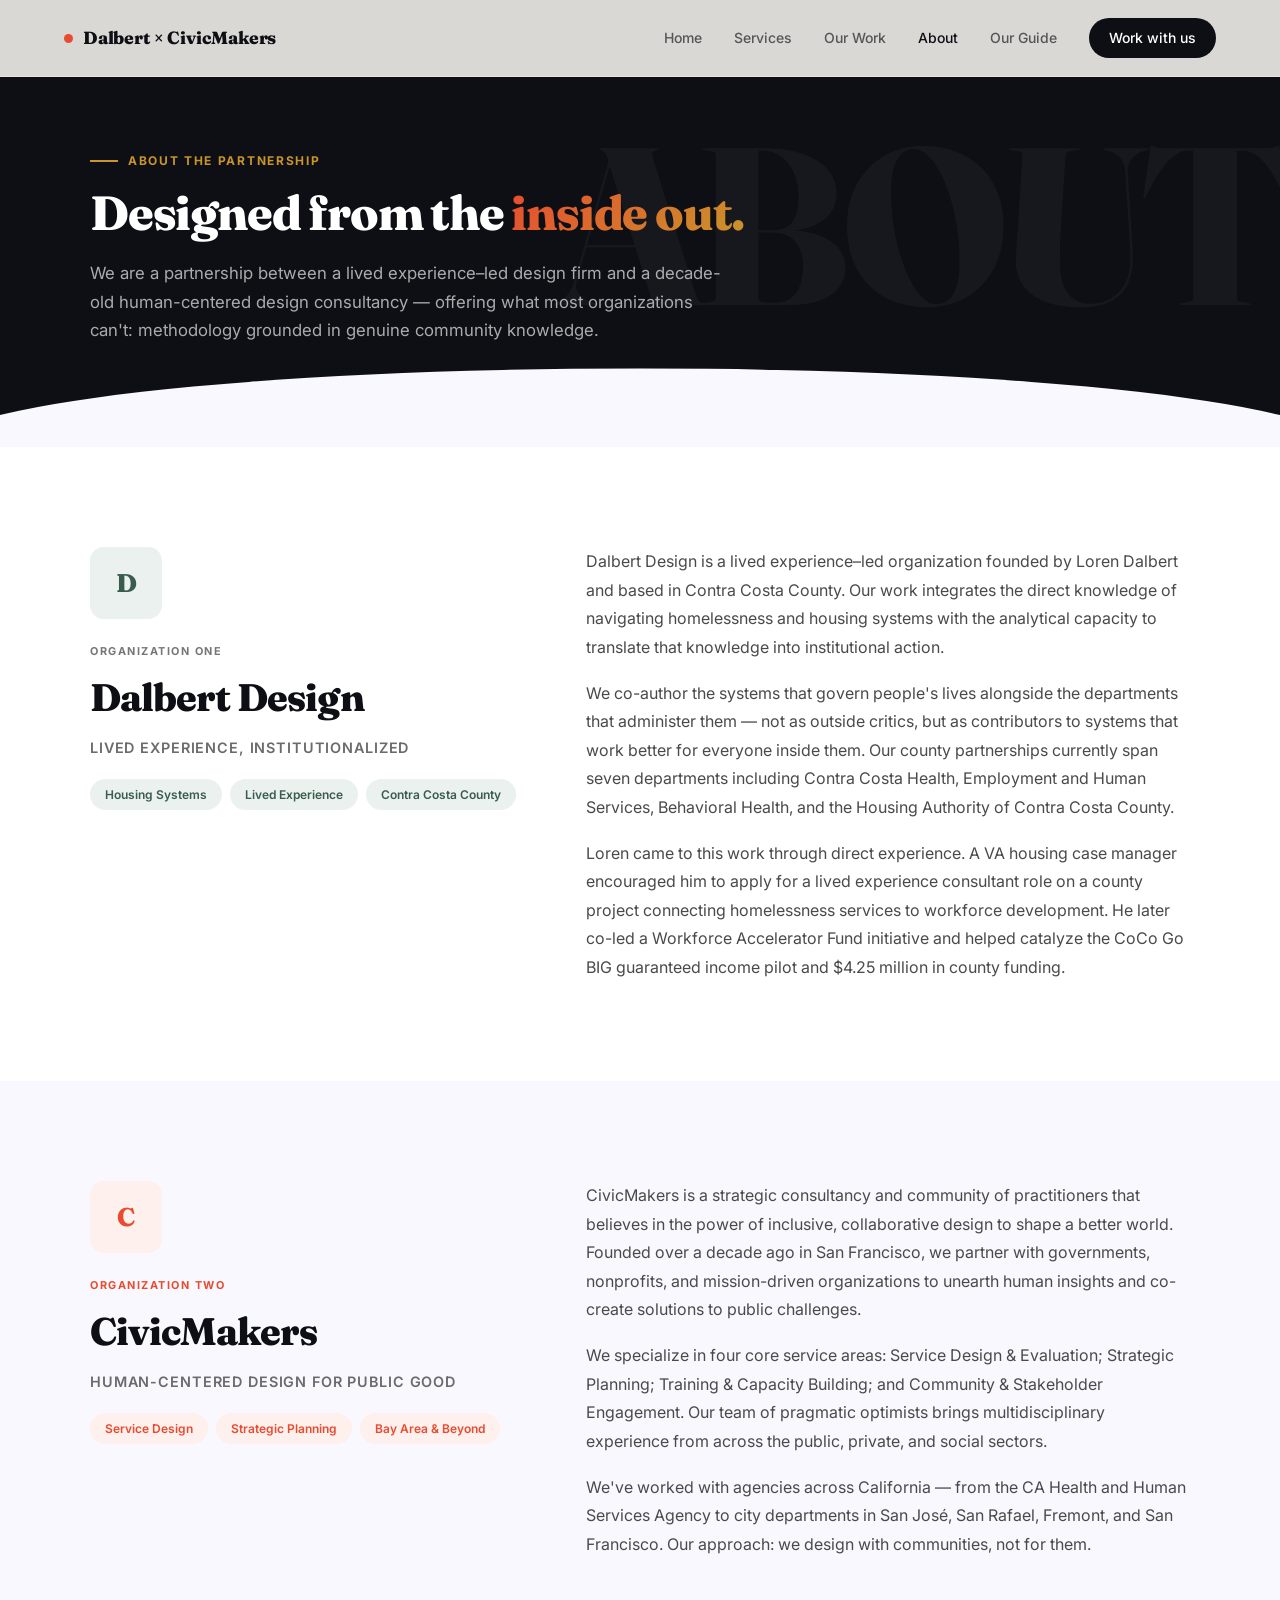
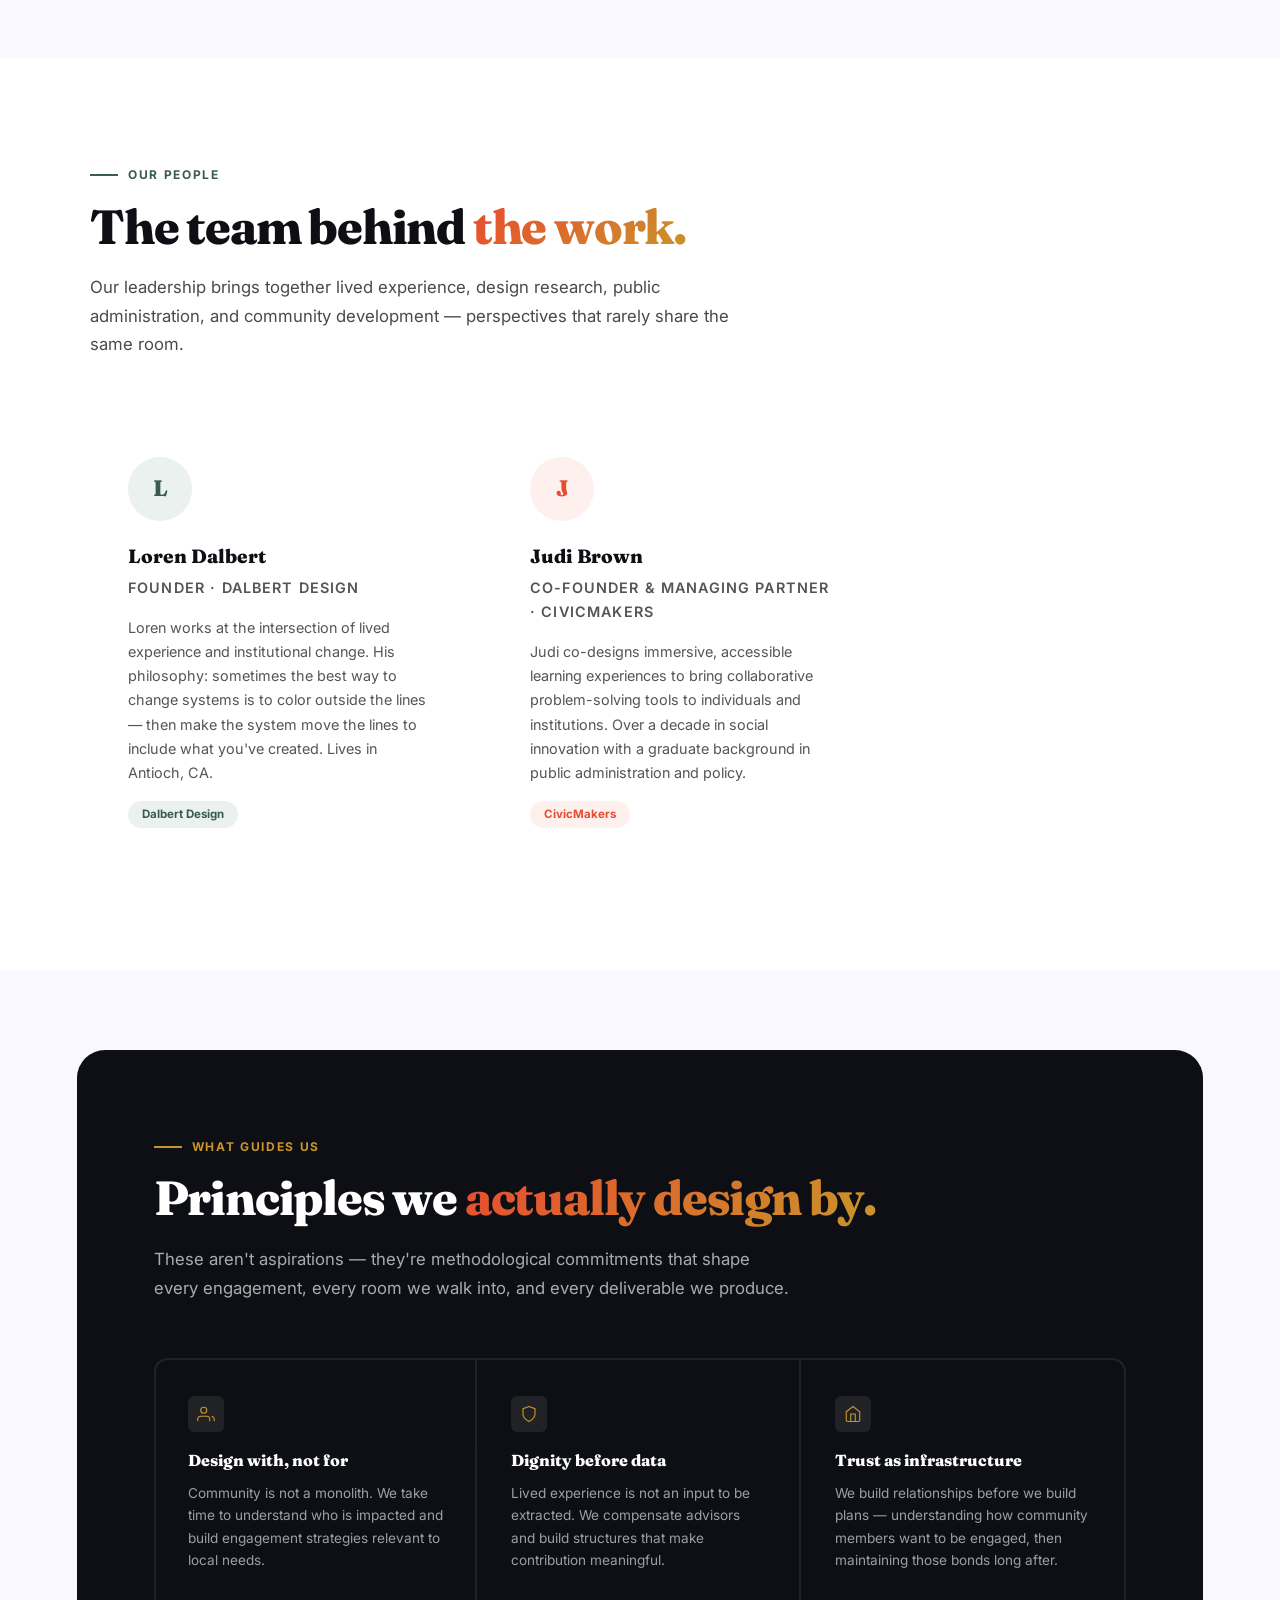
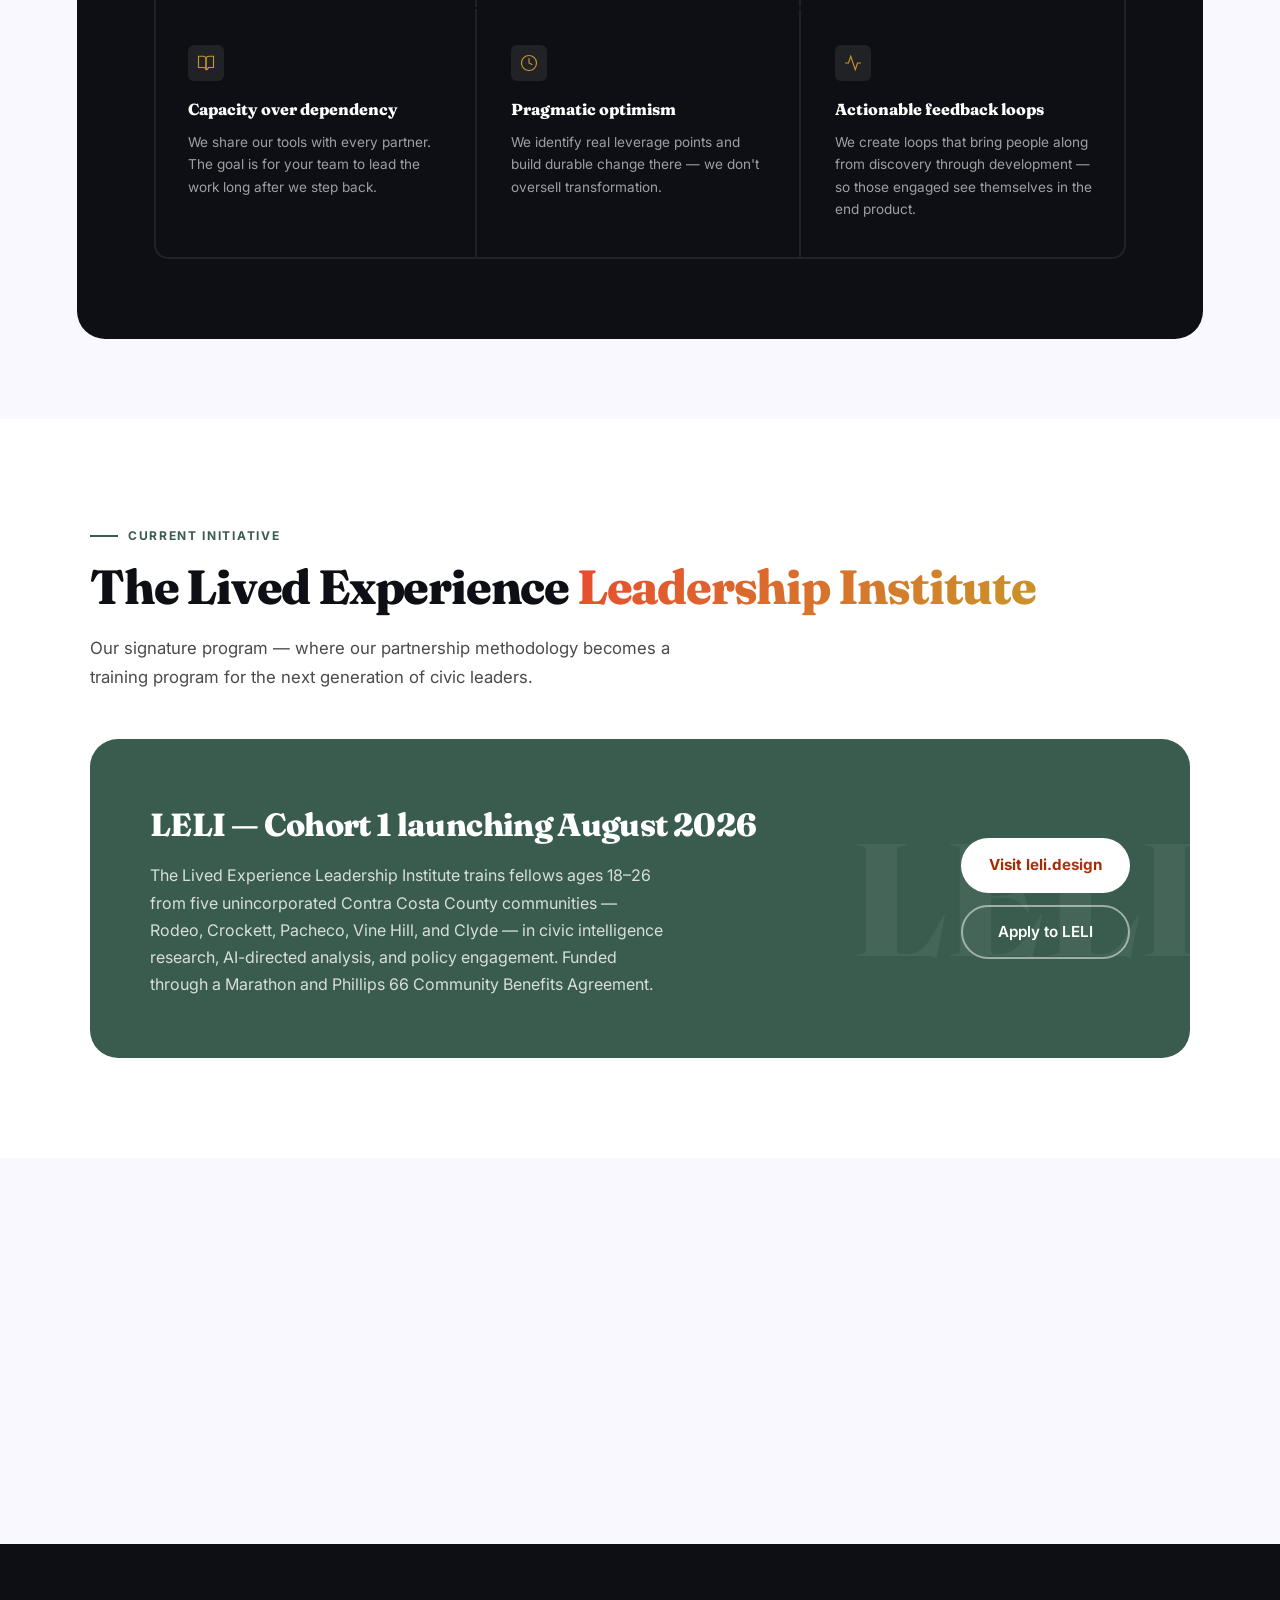
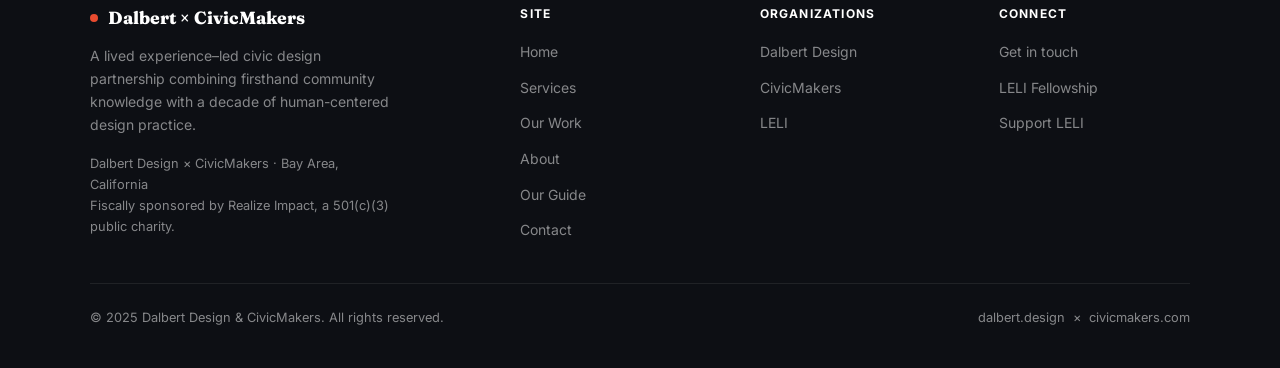
==== commit 2bb9900e: "Add files via upload" ====
--- a/about.html
+++ b/about.html
@@ -206,7 +206,7 @@
     .org-aside-tagline { font-size:.9rem;font-weight:600;color:#6b6b6b;text-transform:uppercase;letter-spacing:.06em; }
     .org-body { font-size:1rem;color:#4a4a4a;line-height:1.78; }
     .org-body p+p { margin-top:1.1rem; }
-    .people-grid { display:grid;grid-template-columns:repeat(2,1fr);gap:24px;margin-top:56px; }
+    .people-grid { display:grid;grid-template-columns:repeat(2,1fr);gap:24px;margin-top:56px;max-width:780px; }
     .person { background:var(--white);border-radius:var(--r-md);padding:40px 36px;border:2px solid transparent;transition:border-color .2s,transform .2s; }
     .person:hover { border-color:var(--mist);transform:translateY(-3px); }
     .person-av { width:64px;height:64px;border-radius:50%;display:flex;align-items:center;justify-content:center;font-family:var(--font-display);font-size:1.4rem;font-weight:800;margin-bottom:20px; }
@@ -336,8 +336,7 @@
     <div class="people-grid">
       <div class="person fade-up"><div class="person-av av-d">L</div><h3>Loren Dalbert</h3><p class="person-role">Founder · Dalbert Design</p><p>Loren works at the intersection of lived experience and institutional change. His philosophy: sometimes the best way to change systems is to color outside the lines — then make the system move the lines to include what you've created. Lives in Antioch, CA.</p><span class="person-org tag-sage" style="background:var(--sage-lt);color:var(--sage);">Dalbert Design</span></div>
       <div class="person fade-up"><div class="person-av av-c">J</div><h3>Judi Brown</h3><p class="person-role">Co-founder &amp; Managing Partner · CivicMakers</p><p>Judi co-designs immersive, accessible learning experiences to bring collaborative problem-solving tools to individuals and institutions. Over a decade in social innovation with a graduate background in public administration and policy.</p><span class="person-org tag-signal" style="background:var(--signal-lt);color:var(--signal);">CivicMakers</span></div>
-      <div class="person fade-up"><div class="person-av av-c">V</div><h3>Virginia Carlson</h3><p class="person-role">Public Policy Expert · CivicMakers</p><p>Founder of Make Fast Studio and seasoned public policy expert skilled in design thinking, facilitation, and engagement. Virginia teaches meeting design and collaborates to improve public policy and civic initiatives through participatory methods.</p><span class="person-org" style="background:var(--signal-lt);color:var(--signal);">CivicMakers</span></div>
-      <div class="person fade-up"><div class="person-av av-c">C</div><h3>Chris Lezama</h3><p class="person-role">Design Researcher · CivicMakers</p><p>Chris loves solving problems and is energized by ambiguity. He believes people — especially those with a limited voice in society — should have more opportunities to shape the world around them and the systems they navigate.</p><span class="person-org" style="background:var(--signal-lt);color:var(--signal);">CivicMakers</span></div>
+
     </div>
   </div>
 </section>
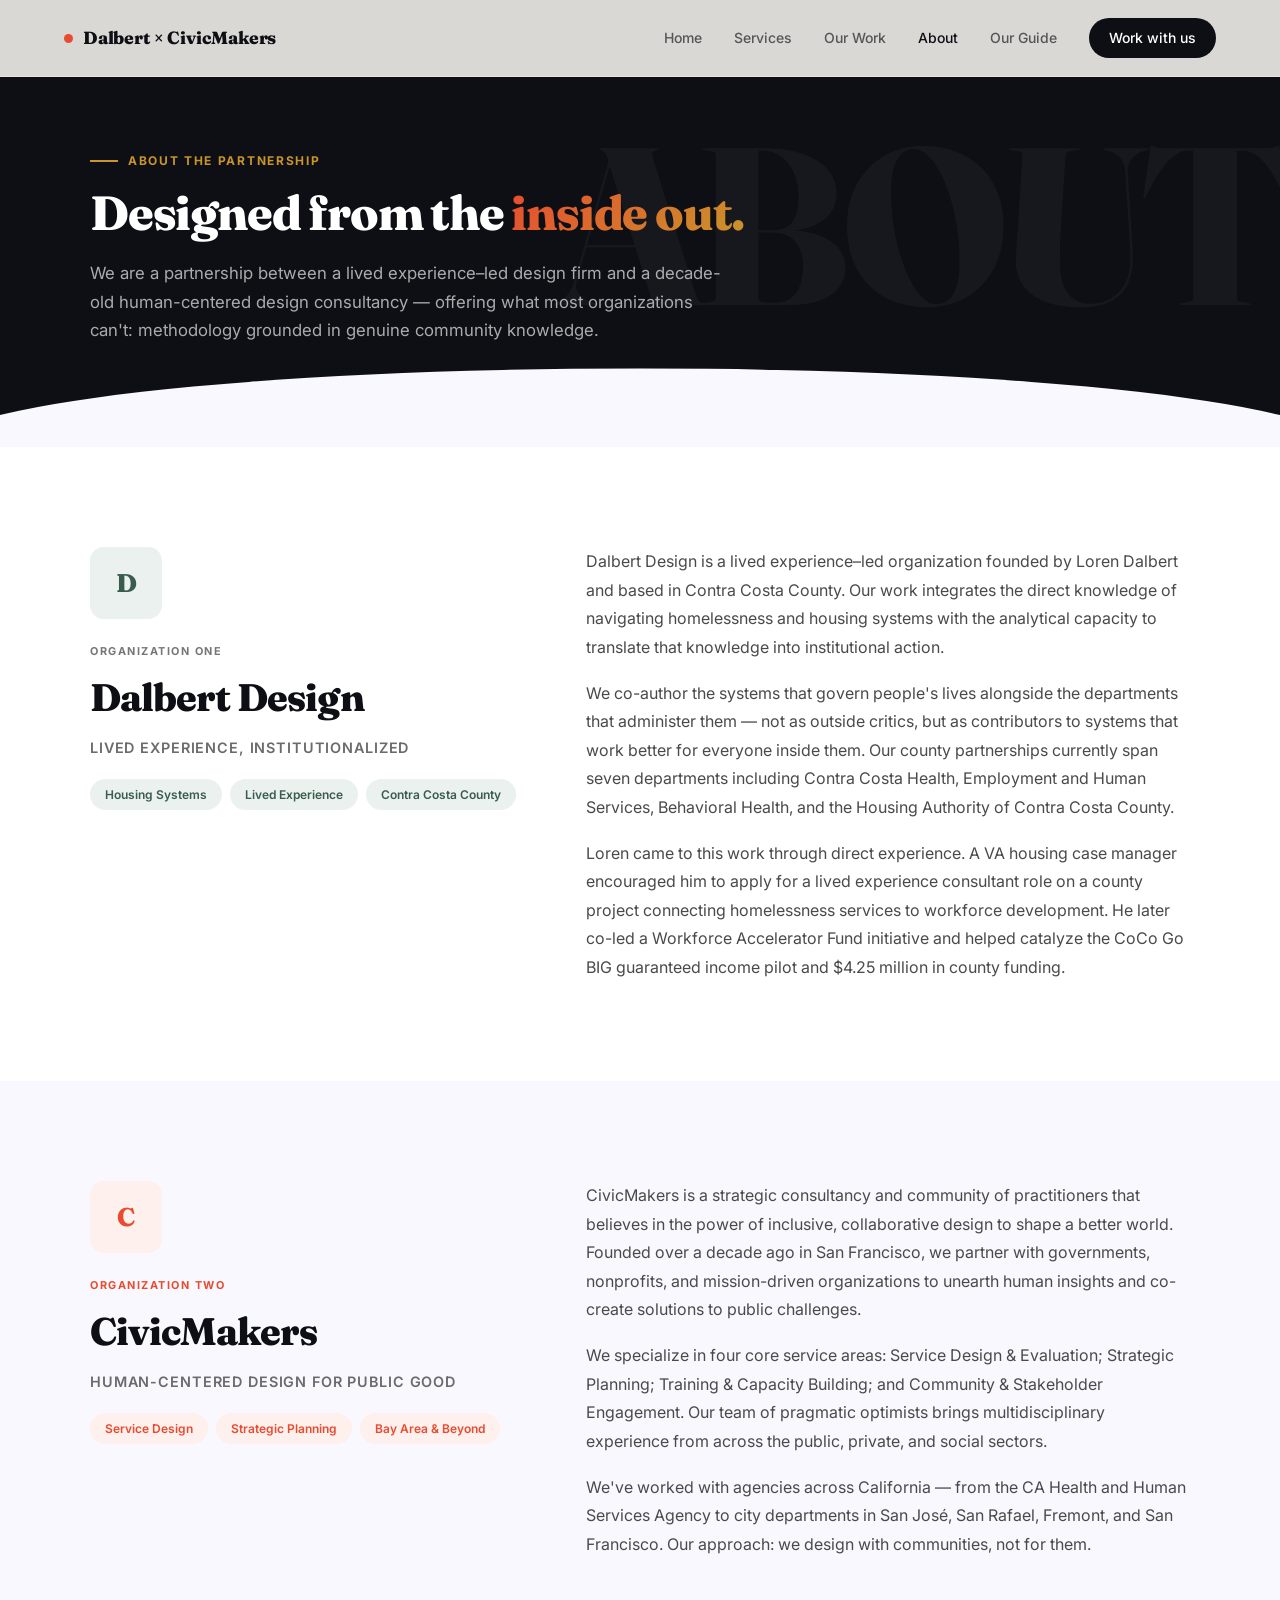
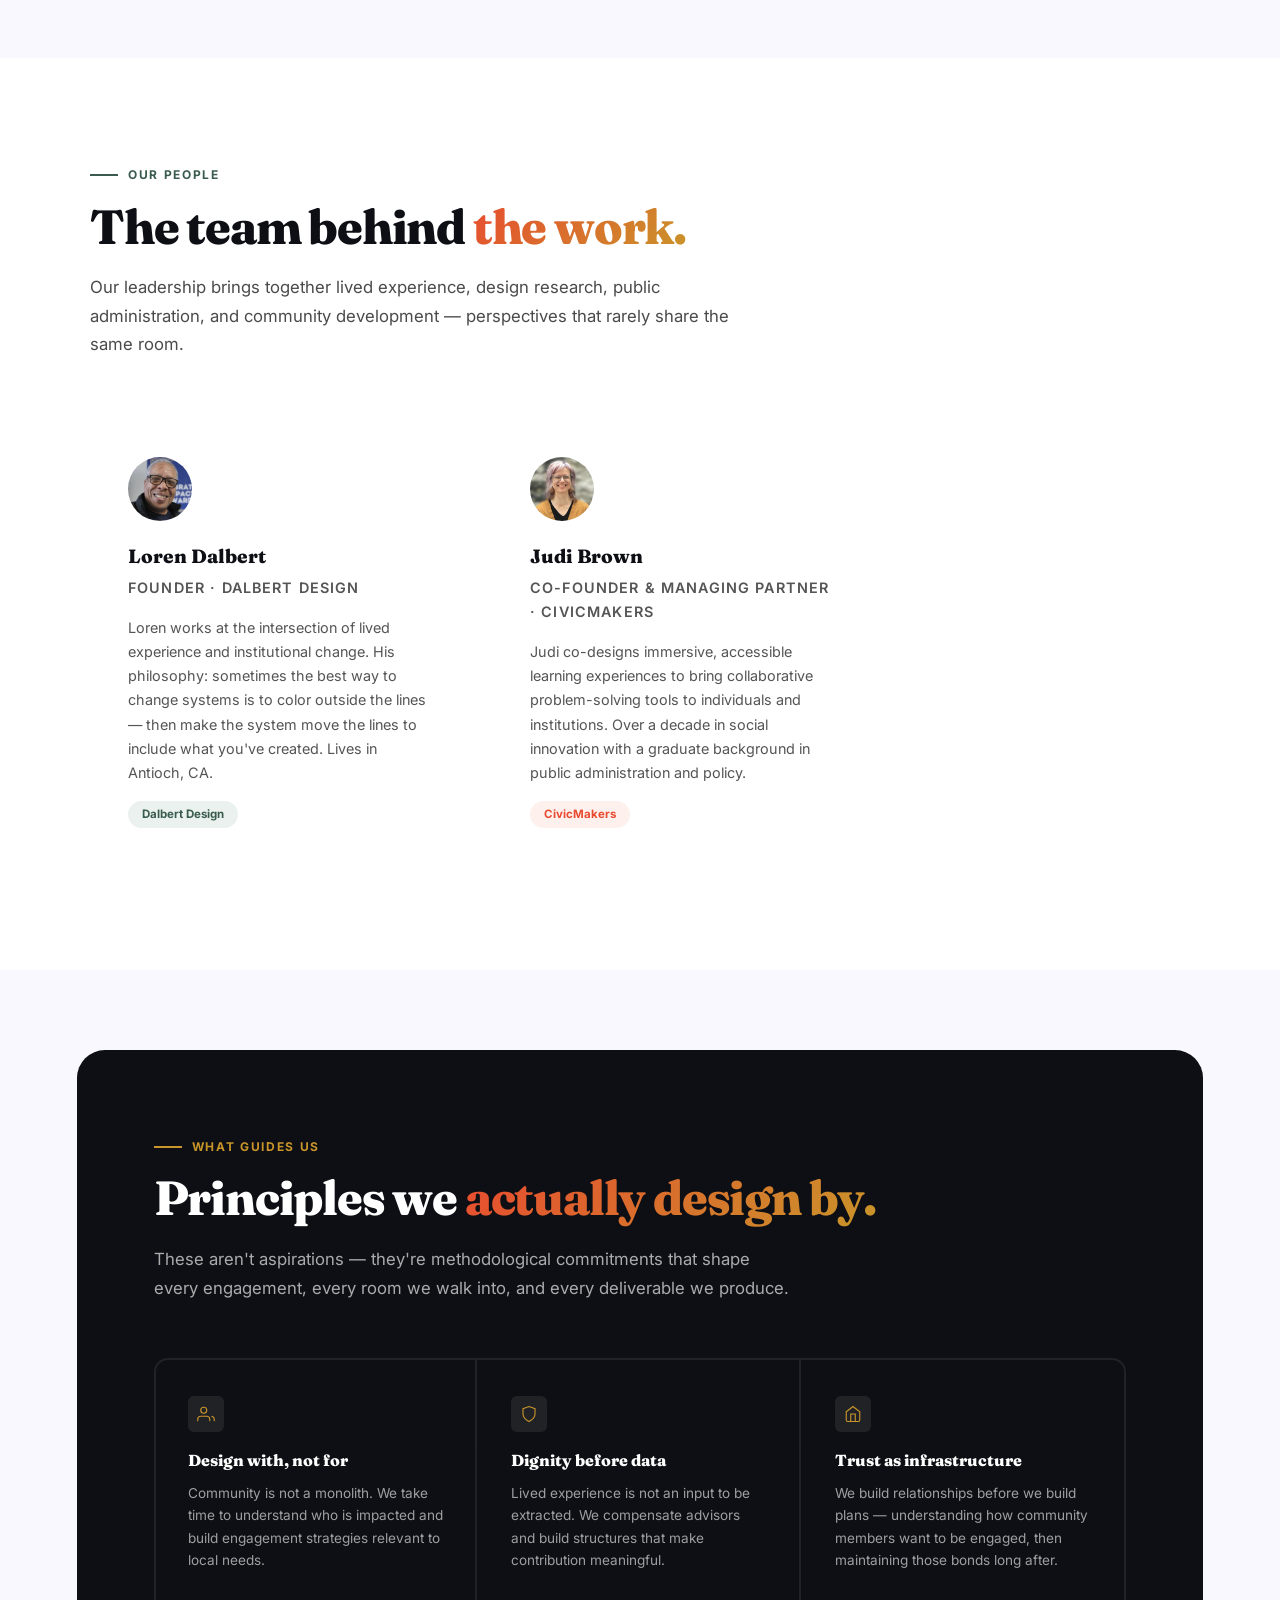
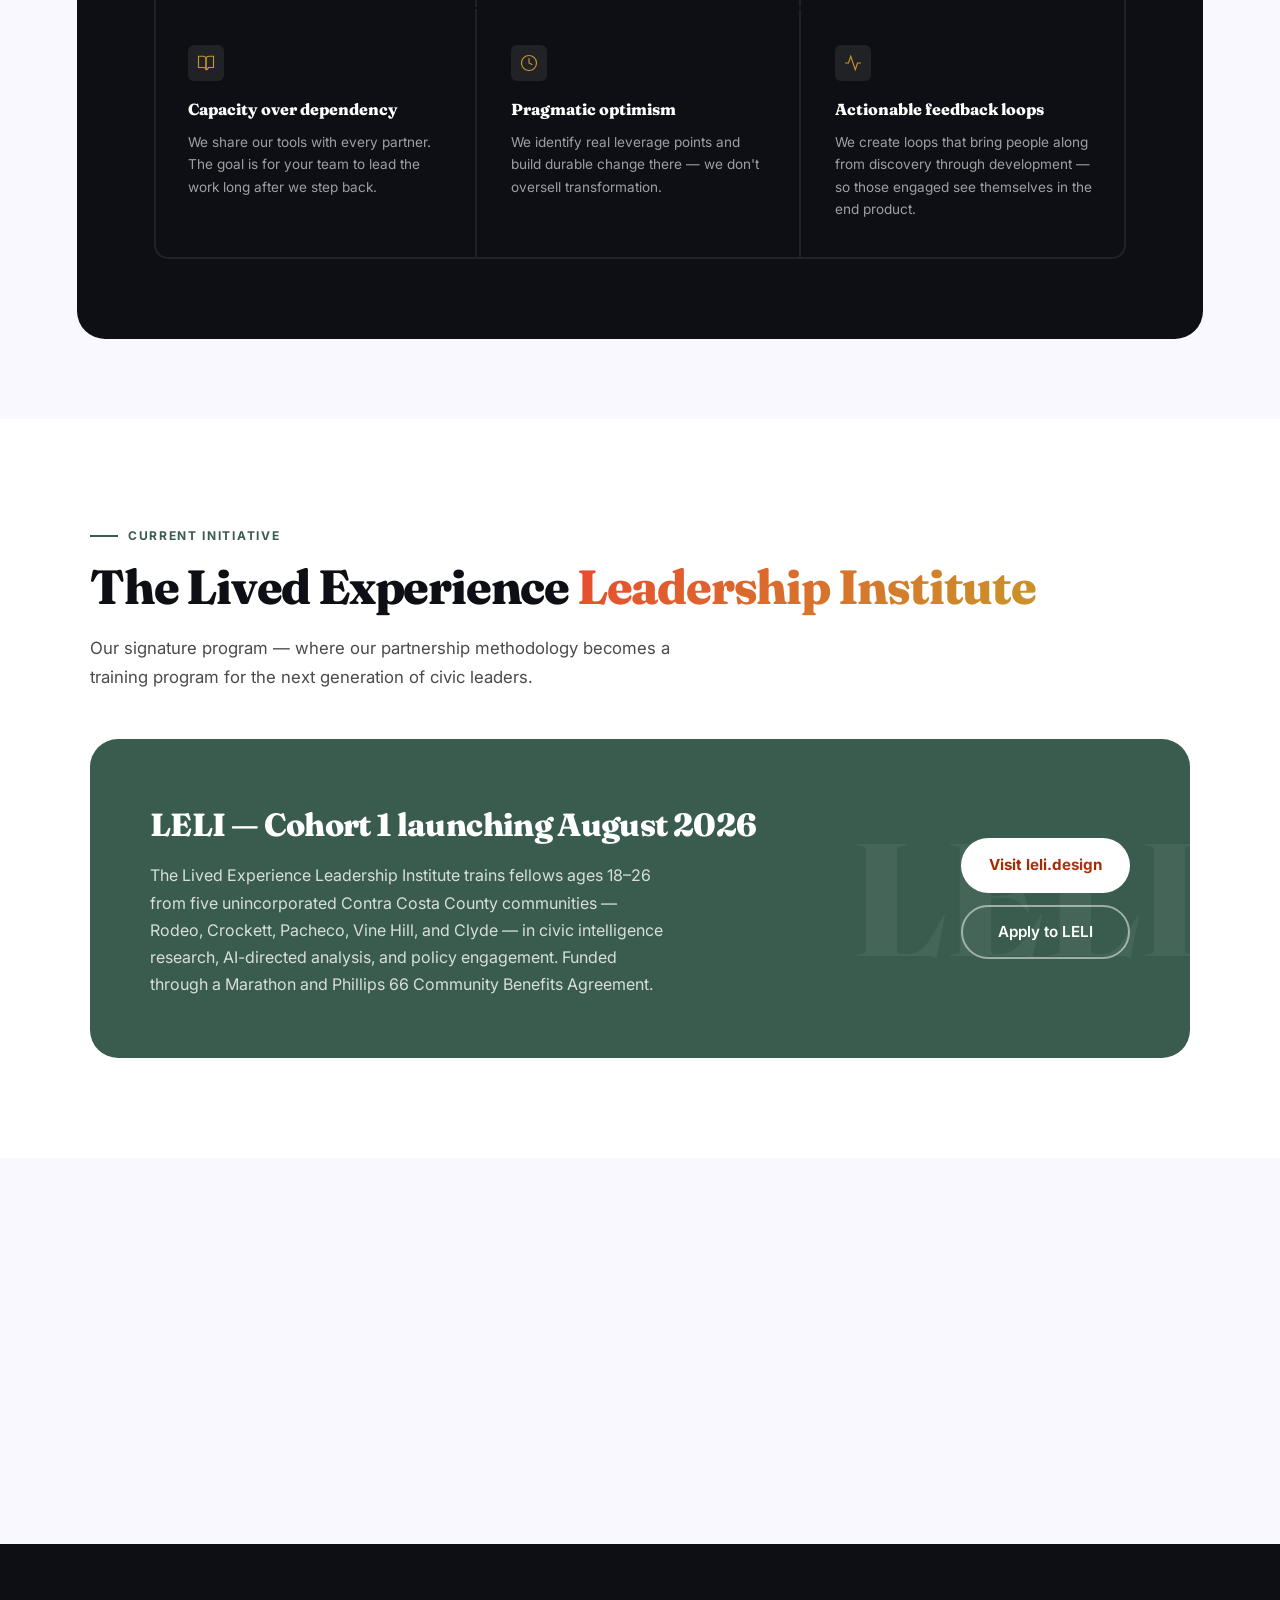
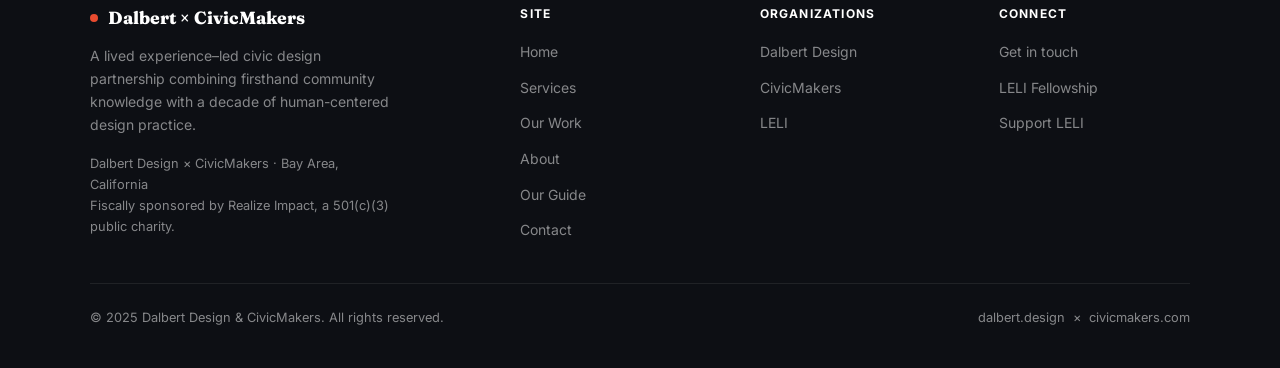
==== commit 244be76c: "Add files via upload" ====
--- a/about.html
+++ b/about.html
@@ -334,8 +334,8 @@
     <h2 class="section-title fade-up">The team behind <em>the work.</em></h2>
     <p class="section-body fade-up">Our leadership brings together lived experience, design research, public administration, and community development — perspectives that rarely share the same room.</p>
     <div class="people-grid">
-      <div class="person fade-up"><div class="person-av av-d">L</div><h3>Loren Dalbert</h3><p class="person-role">Founder · Dalbert Design</p><p>Loren works at the intersection of lived experience and institutional change. His philosophy: sometimes the best way to change systems is to color outside the lines — then make the system move the lines to include what you've created. Lives in Antioch, CA.</p><span class="person-org tag-sage" style="background:var(--sage-lt);color:var(--sage);">Dalbert Design</span></div>
-      <div class="person fade-up"><div class="person-av av-c">J</div><h3>Judi Brown</h3><p class="person-role">Co-founder &amp; Managing Partner · CivicMakers</p><p>Judi co-designs immersive, accessible learning experiences to bring collaborative problem-solving tools to individuals and institutions. Over a decade in social innovation with a graduate background in public administration and policy.</p><span class="person-org tag-signal" style="background:var(--signal-lt);color:var(--signal);">CivicMakers</span></div>
+      <div class="person fade-up"><img src="[data-uri]" alt="Loren Dalbert" style="width:64px;height:64px;border-radius:50%;object-fit:cover;margin-bottom:20px;display:block;"><h3>Loren Dalbert</h3><p class="person-role">Founder · Dalbert Design</p><p>Loren works at the intersection of lived experience and institutional change. His philosophy: sometimes the best way to change systems is to color outside the lines — then make the system move the lines to include what you've created. Lives in Antioch, CA.</p><span class="person-org tag-sage" style="background:var(--sage-lt);color:var(--sage);">Dalbert Design</span></div>
+      <div class="person fade-up"><img src="[data-uri]" alt="Judi Brown" style="width:64px;height:64px;border-radius:50%;object-fit:cover;margin-bottom:20px;display:block;"><h3>Judi Brown</h3><p class="person-role">Co-founder &amp; Managing Partner · CivicMakers</p><p>Judi co-designs immersive, accessible learning experiences to bring collaborative problem-solving tools to individuals and institutions. Over a decade in social innovation with a graduate background in public administration and policy.</p><span class="person-org tag-signal" style="background:var(--signal-lt);color:var(--signal);">CivicMakers</span></div>
 
     </div>
   </div>
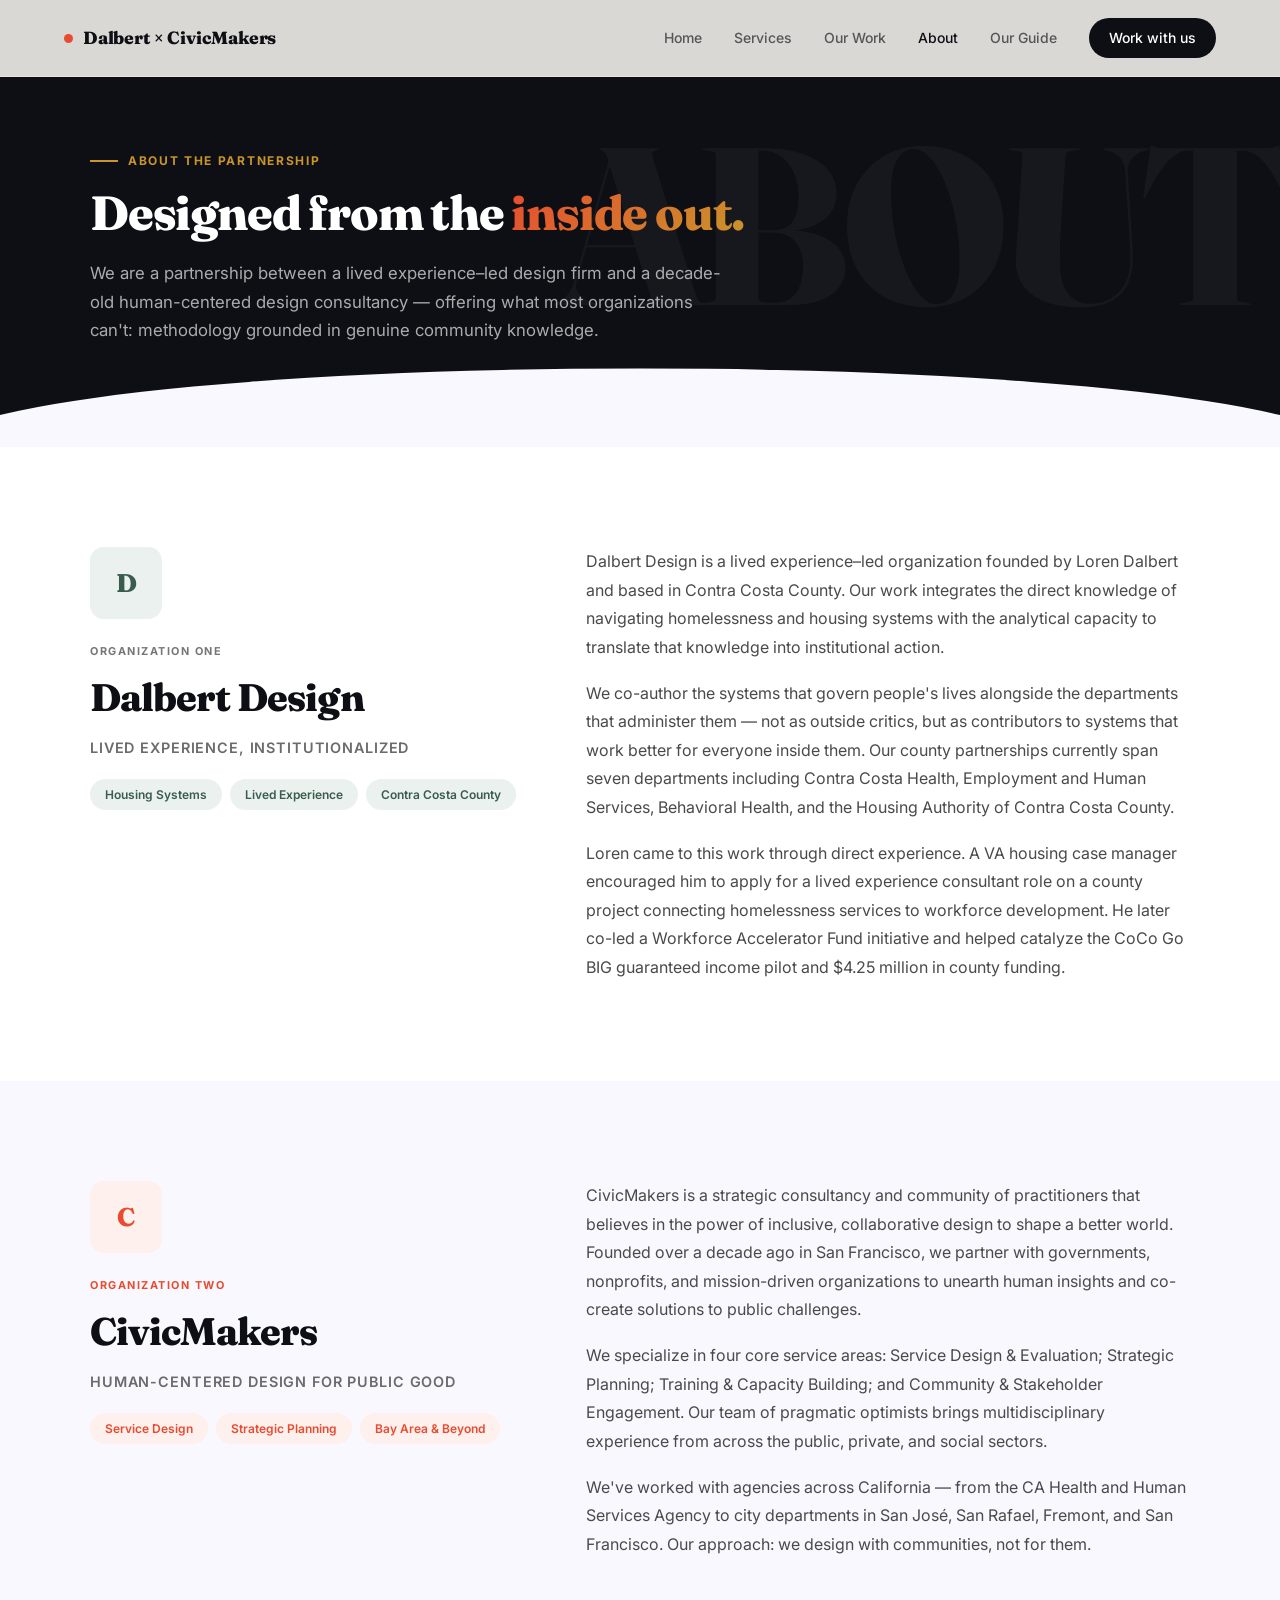
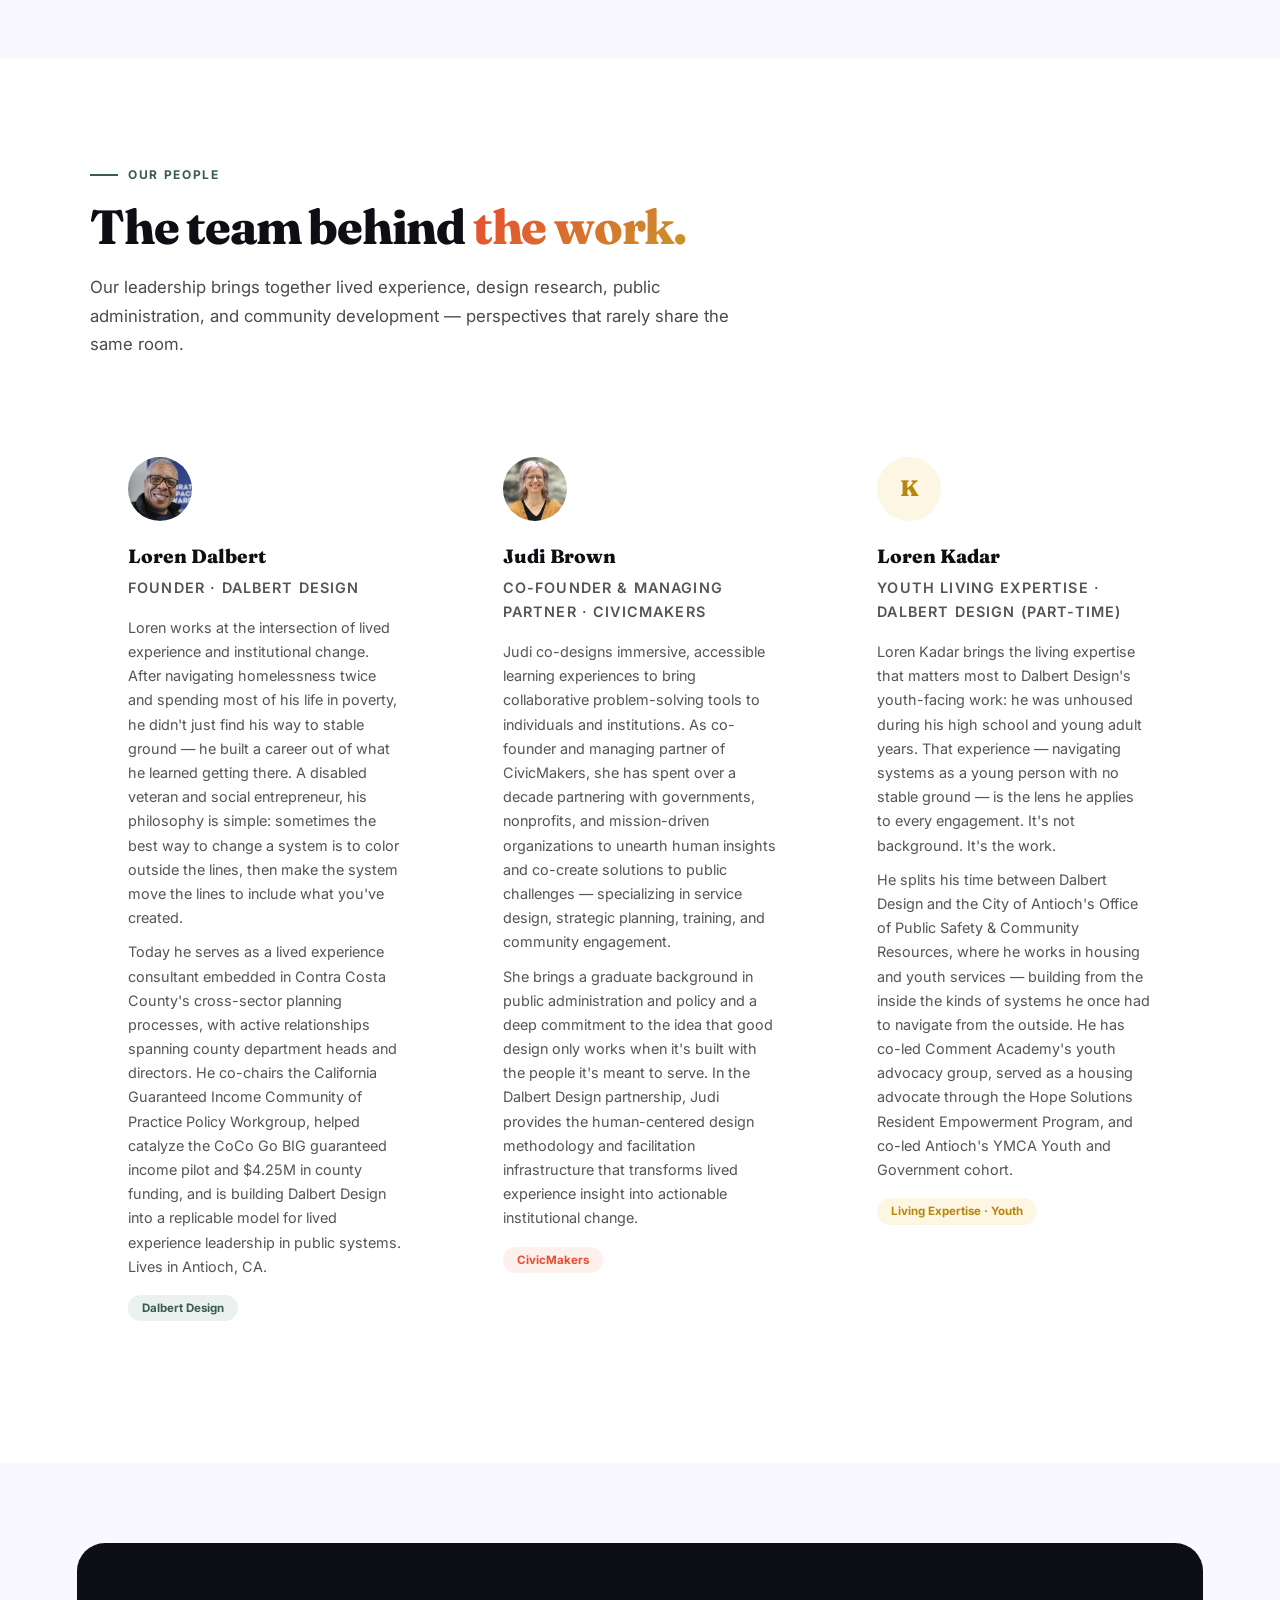
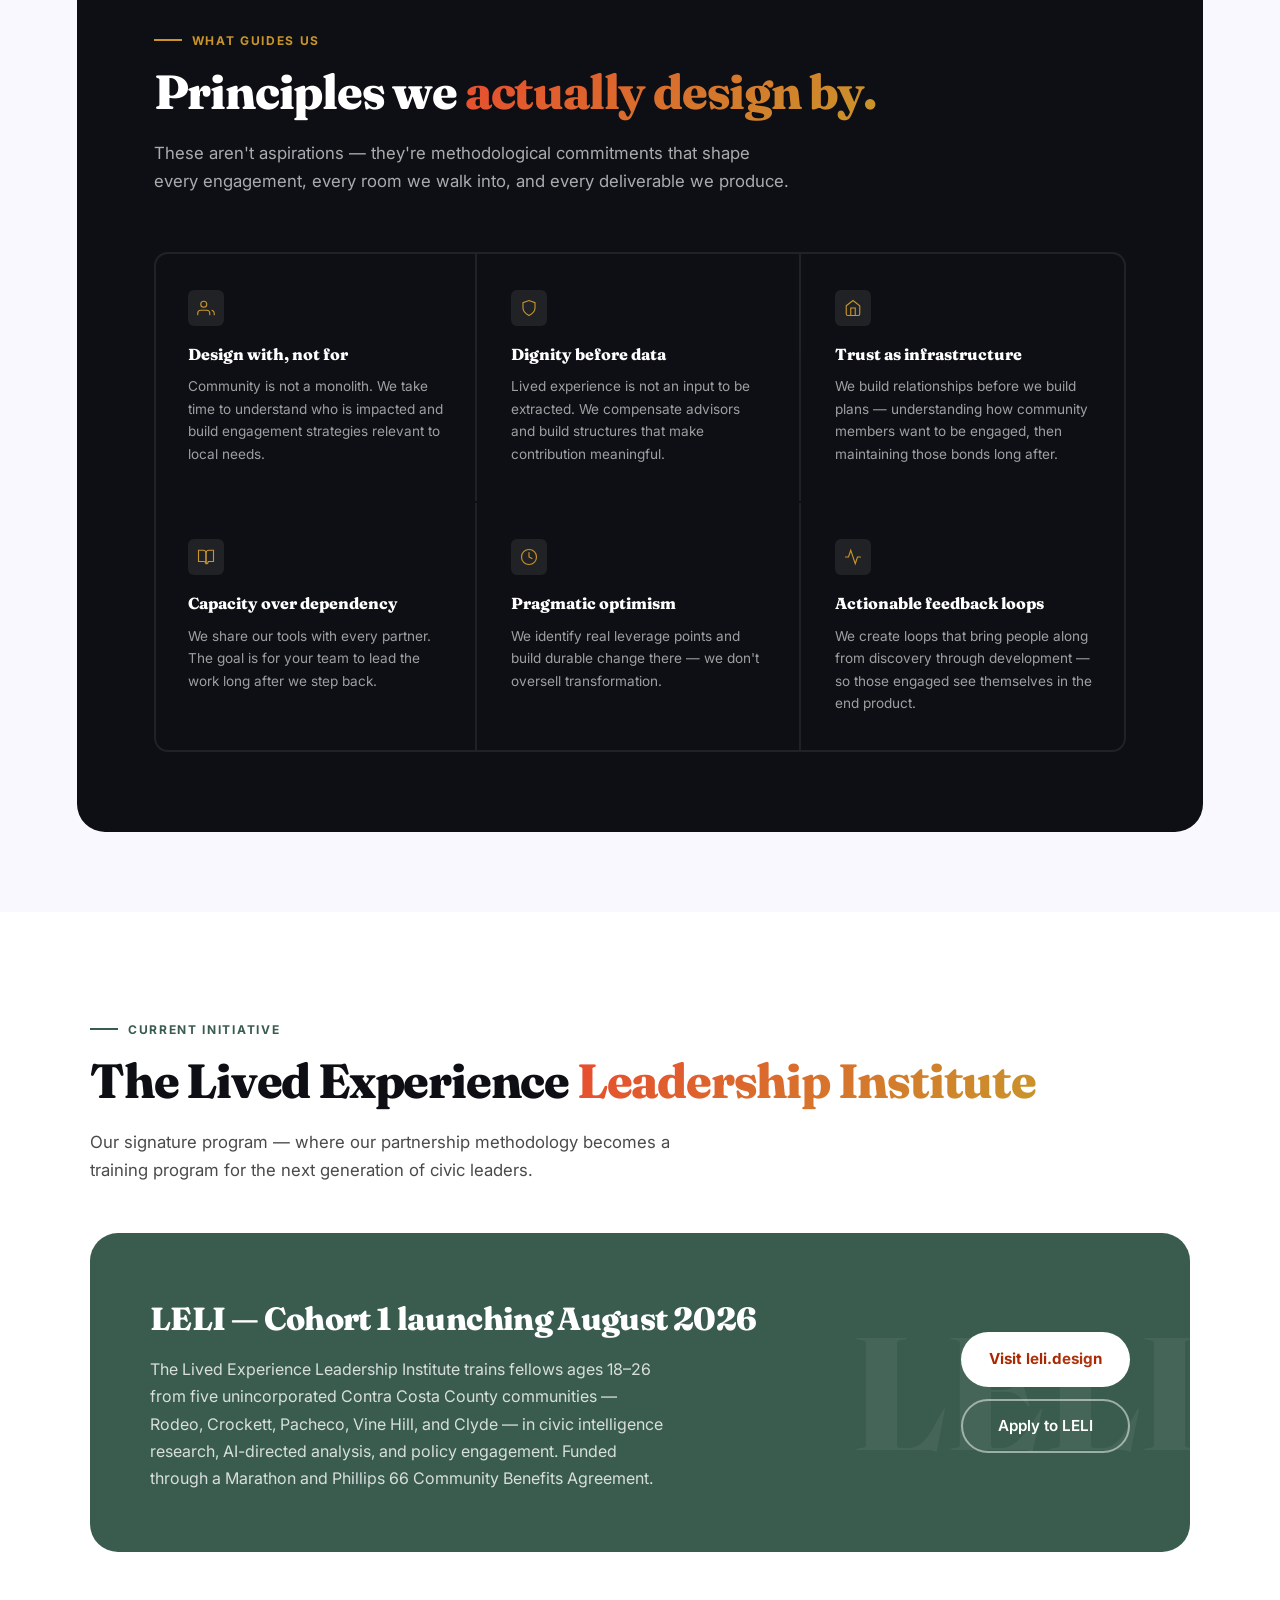
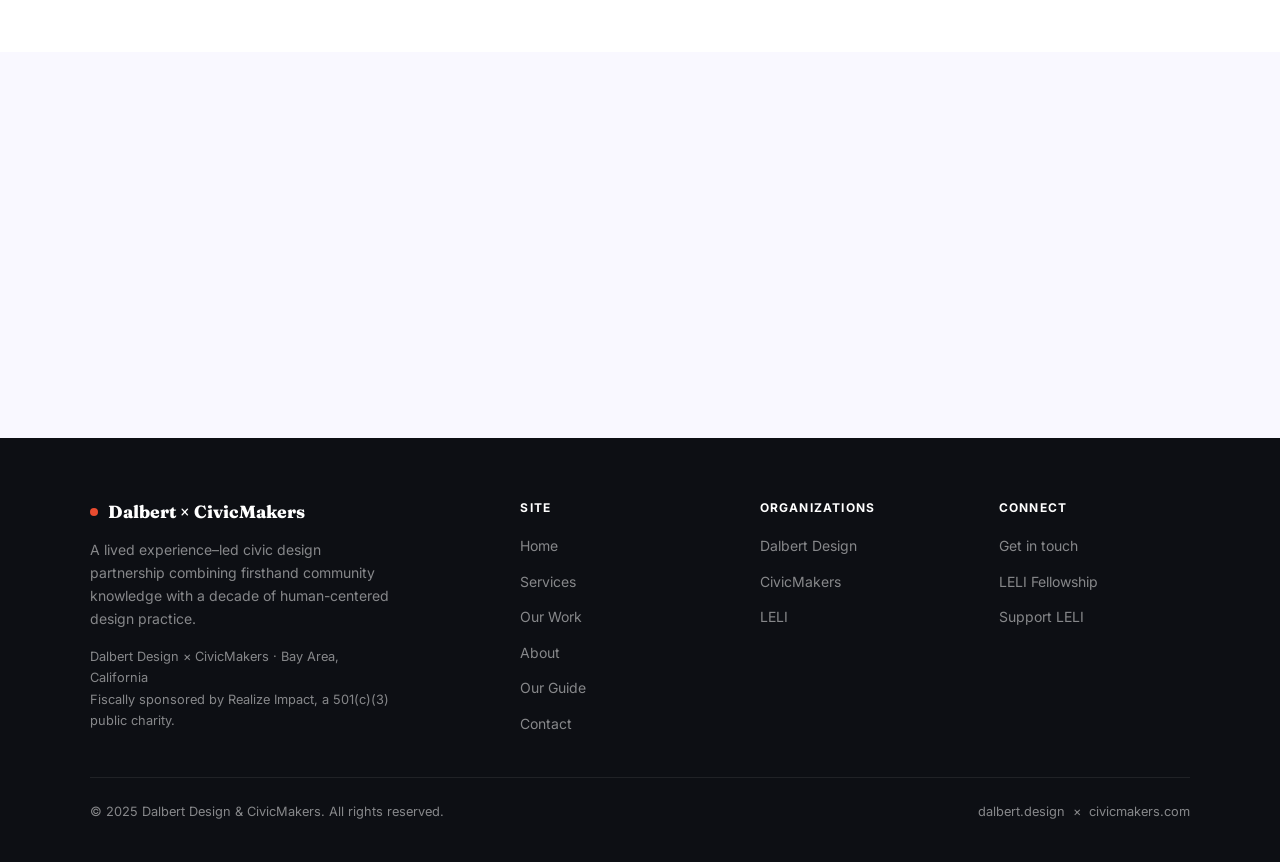
==== commit aa449c8c: "Add files via upload" ====
--- a/about.html
+++ b/about.html
@@ -206,7 +206,7 @@
     .org-aside-tagline { font-size:.9rem;font-weight:600;color:#6b6b6b;text-transform:uppercase;letter-spacing:.06em; }
     .org-body { font-size:1rem;color:#4a4a4a;line-height:1.78; }
     .org-body p+p { margin-top:1.1rem; }
-    .people-grid { display:grid;grid-template-columns:repeat(2,1fr);gap:24px;margin-top:56px;max-width:780px; }
+    .people-grid { display:grid;grid-template-columns:repeat(3,1fr);gap:24px;margin-top:56px; }
     .person { background:var(--white);border-radius:var(--r-md);padding:40px 36px;border:2px solid transparent;transition:border-color .2s,transform .2s; }
     .person:hover { border-color:var(--mist);transform:translateY(-3px); }
     .person-av { width:64px;height:64px;border-radius:50%;display:flex;align-items:center;justify-content:center;font-family:var(--font-display);font-size:1.4rem;font-weight:800;margin-bottom:20px; }
@@ -229,7 +229,8 @@
     .value-icon svg { width:18px;height:18px;stroke:var(--gold);fill:none;stroke-width:1.5;stroke-linecap:round; }
     .value-card h3 { font-family:var(--font-display);font-size:1rem;font-weight:800;color:var(--white);margin-bottom:8px; }
     .value-card p { font-size:.85rem;color:rgba(255,255,255,.6);line-height:1.65; }
-    @media(max-width:900px){.org-grid{grid-template-columns:1fr;gap:40px;}.people-grid{grid-template-columns:1fr;}.leli-card{grid-template-columns:1fr;padding:40px 32px;}.values-grid{grid-template-columns:1fr 1fr;}.leli-card::before{display:none;}}
+    @media(max-width:900px){.org-grid{grid-template-columns:1fr;gap:40px;}.people-grid{grid-template-columns:1fr 1fr;}.leli-card{grid-template-columns:1fr;padding:40px 32px;}.values-grid{grid-template-columns:1fr 1fr;}.leli-card::before{display:none;}}
+    @media(max-width:640px){.people-grid{grid-template-columns:1fr;}}
     @media(max-width:640px){.values-grid{grid-template-columns:1fr;}}
   </style>
 </head>
@@ -334,8 +335,9 @@
     <h2 class="section-title fade-up">The team behind <em>the work.</em></h2>
     <p class="section-body fade-up">Our leadership brings together lived experience, design research, public administration, and community development — perspectives that rarely share the same room.</p>
     <div class="people-grid">
-      <div class="person fade-up"><img src="[data-uri]" alt="Loren Dalbert" style="width:64px;height:64px;border-radius:50%;object-fit:cover;margin-bottom:20px;display:block;"><h3>Loren Dalbert</h3><p class="person-role">Founder · Dalbert Design</p><p>Loren works at the intersection of lived experience and institutional change. His philosophy: sometimes the best way to change systems is to color outside the lines — then make the system move the lines to include what you've created. Lives in Antioch, CA.</p><span class="person-org tag-sage" style="background:var(--sage-lt);color:var(--sage);">Dalbert Design</span></div>
-      <div class="person fade-up"><img src="[data-uri]" alt="Judi Brown" style="width:64px;height:64px;border-radius:50%;object-fit:cover;margin-bottom:20px;display:block;"><h3>Judi Brown</h3><p class="person-role">Co-founder &amp; Managing Partner · CivicMakers</p><p>Judi co-designs immersive, accessible learning experiences to bring collaborative problem-solving tools to individuals and institutions. Over a decade in social innovation with a graduate background in public administration and policy.</p><span class="person-org tag-signal" style="background:var(--signal-lt);color:var(--signal);">CivicMakers</span></div>
+      <div class="person fade-up"><img src="[data-uri]" alt="Loren Dalbert" style="width:64px;height:64px;border-radius:50%;object-fit:cover;margin-bottom:20px;display:block;"><h3>Loren Dalbert</h3><p class="person-role">Founder · Dalbert Design</p><p>Loren works at the intersection of lived experience and institutional change. After navigating homelessness twice and spending most of his life in poverty, he didn't just find his way to stable ground — he built a career out of what he learned getting there. A disabled veteran and social entrepreneur, his philosophy is simple: sometimes the best way to change a system is to color outside the lines, then make the system move the lines to include what you've created.</p><p style="margin-top:10px;">Today he serves as a lived experience consultant embedded in Contra Costa County's cross-sector planning processes, with active relationships spanning county department heads and directors. He co-chairs the California Guaranteed Income Community of Practice Policy Workgroup, helped catalyze the CoCo Go BIG guaranteed income pilot and $4.25M in county funding, and is building Dalbert Design into a replicable model for lived experience leadership in public systems. Lives in Antioch, CA.</p><span class="person-org tag-sage" style="background:var(--sage-lt);color:var(--sage);">Dalbert Design</span></div>
+      <div class="person fade-up"><img src="[data-uri]" alt="Judi Brown" style="width:64px;height:64px;border-radius:50%;object-fit:cover;margin-bottom:20px;display:block;"><h3>Judi Brown</h3><p class="person-role">Co-founder &amp; Managing Partner · CivicMakers</p><p>Judi co-designs immersive, accessible learning experiences to bring collaborative problem-solving tools to individuals and institutions. As co-founder and managing partner of CivicMakers, she has spent over a decade partnering with governments, nonprofits, and mission-driven organizations to unearth human insights and co-create solutions to public challenges — specializing in service design, strategic planning, training, and community engagement.</p><p style="margin-top:10px;">She brings a graduate background in public administration and policy and a deep commitment to the idea that good design only works when it's built with the people it's meant to serve. In the Dalbert Design partnership, Judi provides the human-centered design methodology and facilitation infrastructure that transforms lived experience insight into actionable institutional change.</p><span class="person-org tag-signal" style="background:var(--signal-lt);color:var(--signal);">CivicMakers</span></div>
+      <div class="person fade-up"><div style="width:64px;height:64px;border-radius:50%;background:#fdf6e3;color:#b8860b;display:flex;align-items:center;justify-content:center;font-family:var(--font-display);font-size:1.4rem;font-weight:800;margin-bottom:20px;">K</div><h3>Loren Kadar</h3><p class="person-role">Youth Living Expertise · Dalbert Design (part-time)</p><p>Loren Kadar brings the living expertise that matters most to Dalbert Design's youth-facing work: he was unhoused during his high school and young adult years. That experience — navigating systems as a young person with no stable ground — is the lens he applies to every engagement. It's not background. It's the work.</p><p style="margin-top:10px;">He splits his time between Dalbert Design and the City of Antioch's Office of Public Safety &amp; Community Resources, where he works in housing and youth services — building from the inside the kinds of systems he once had to navigate from the outside. He has co-led Comment Academy's youth advocacy group, served as a housing advocate through the Hope Solutions Resident Empowerment Program, and co-led Antioch's YMCA Youth and Government cohort.</p><span class="person-org" style="display:inline-block;margin-top:16px;padding:4px 14px;border-radius:var(--r-pill);font-size:.72rem;font-weight:700;background:#fdf6e3;color:#b8860b;">Living Expertise · Youth</span></div>
 
     </div>
   </div>
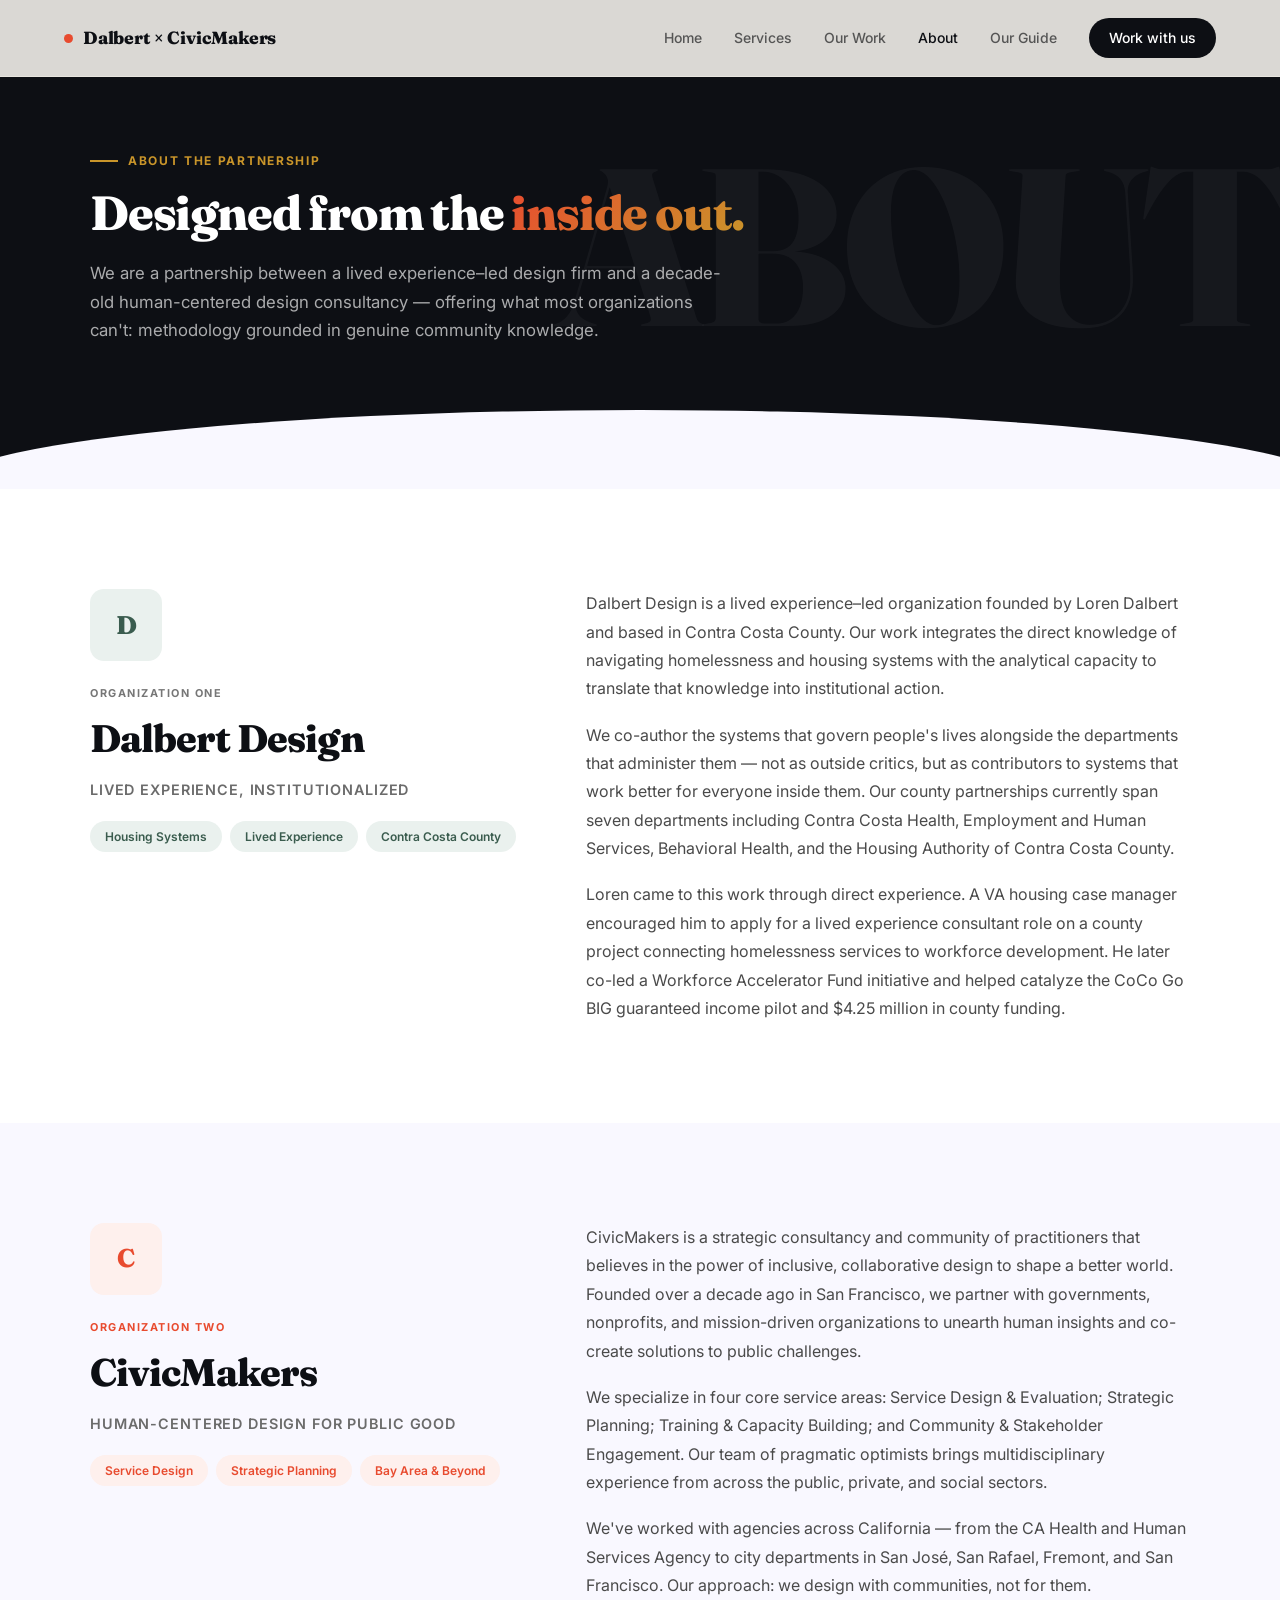
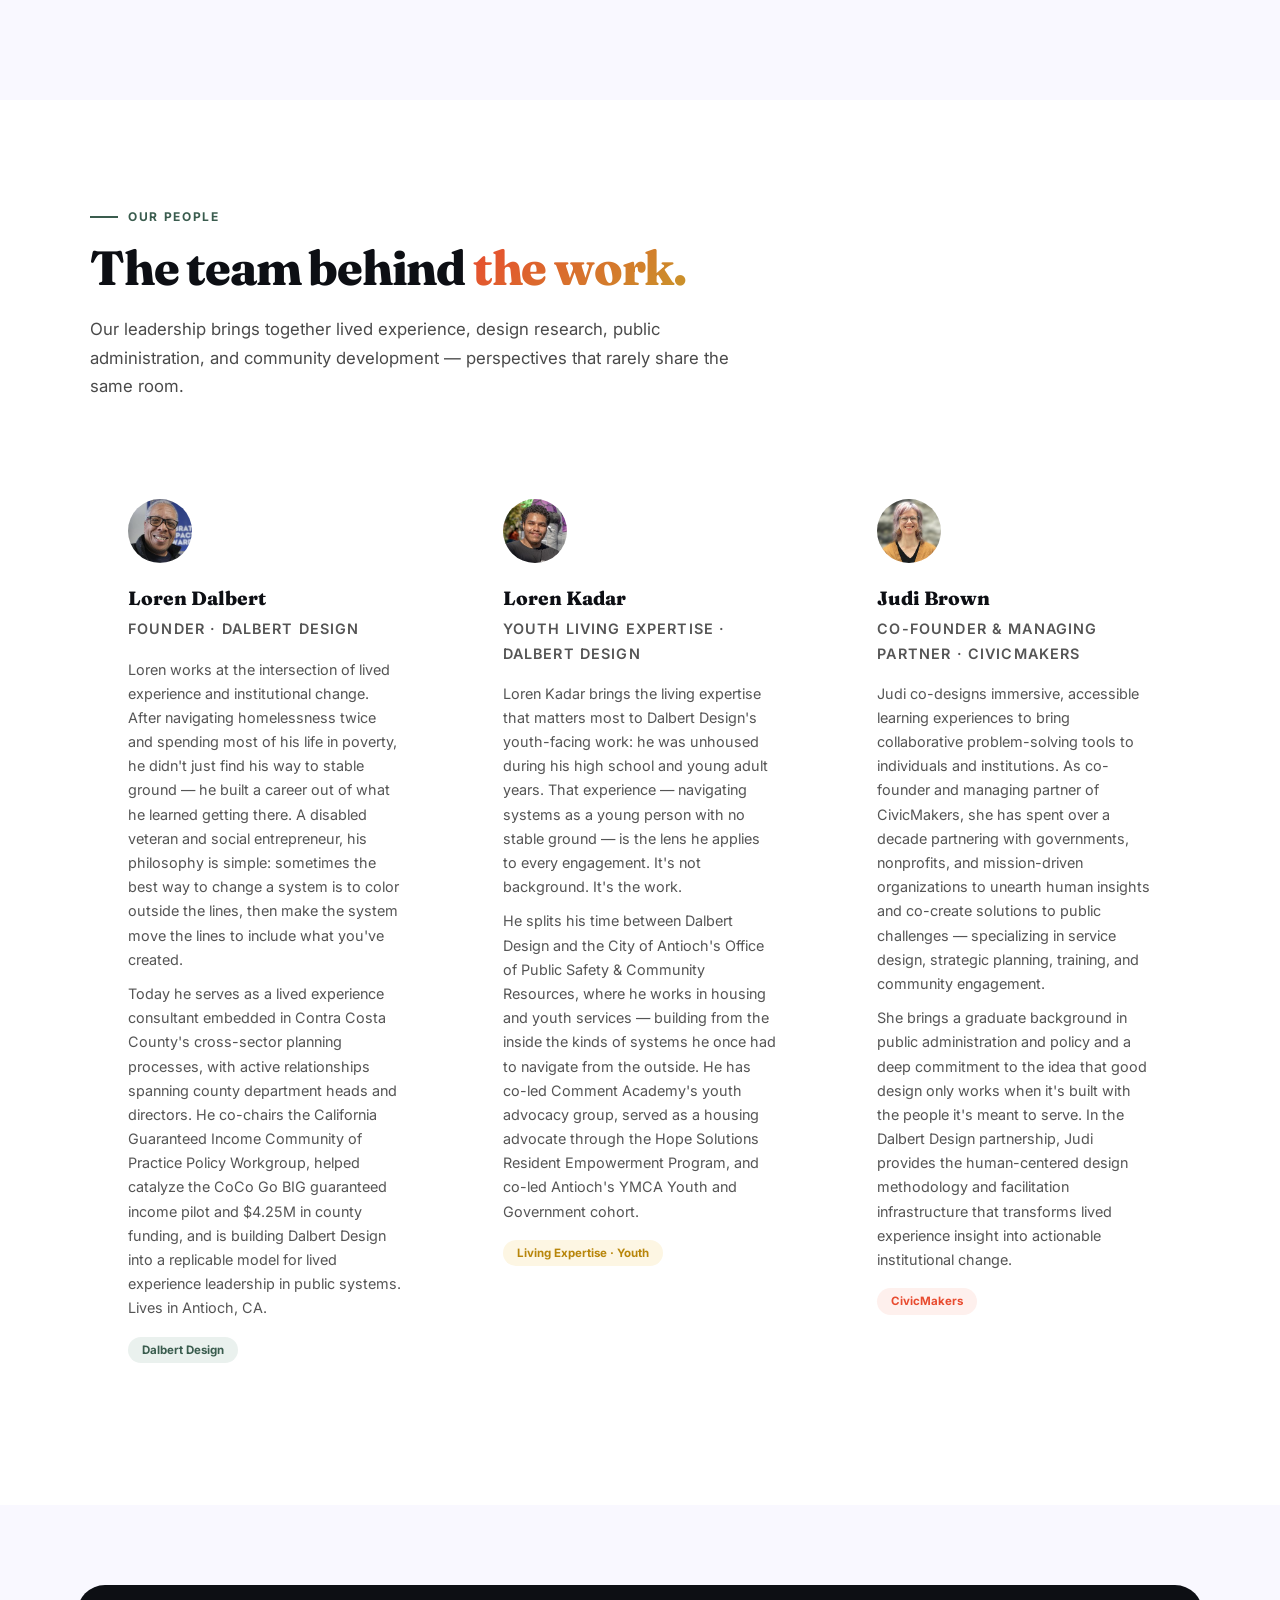
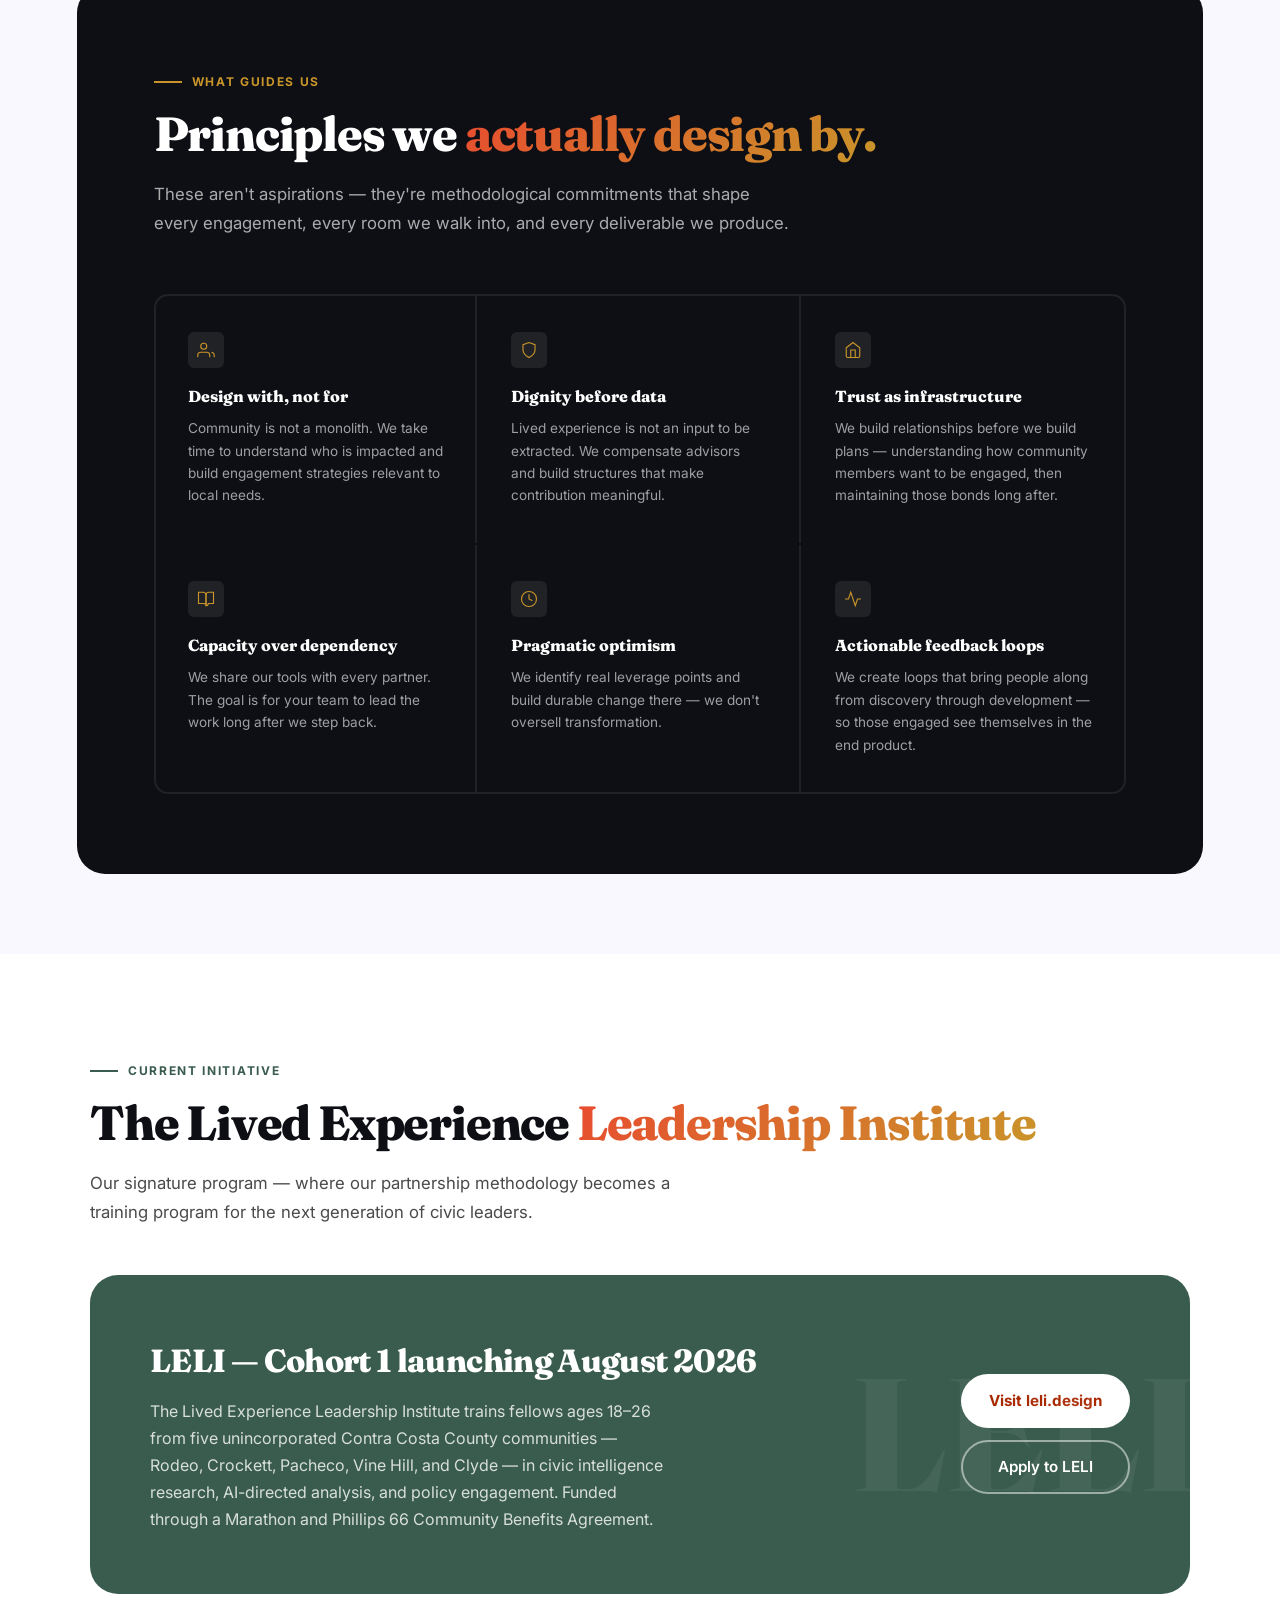
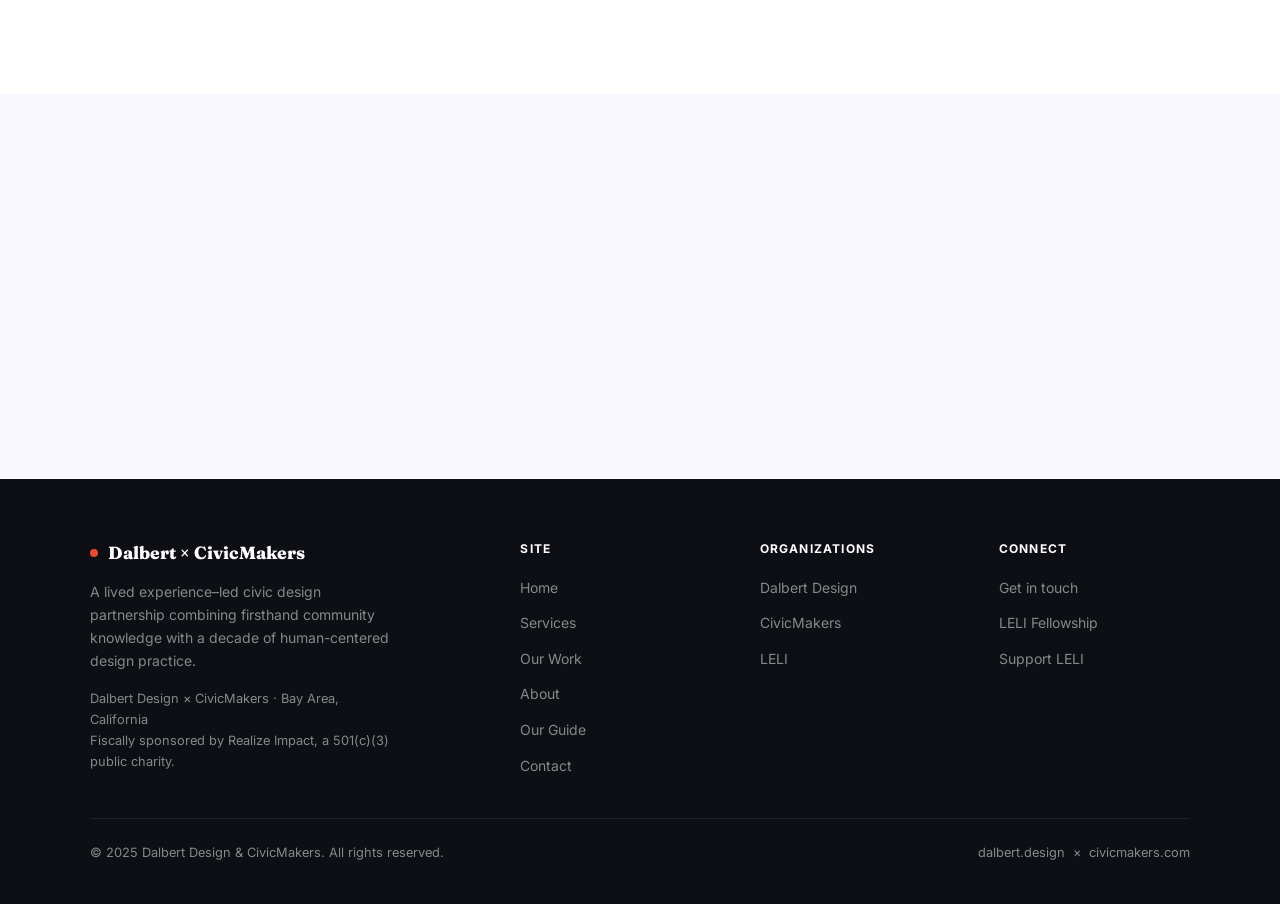
==== commit a0ee1db5: "Add files via upload" ====
--- a/about.html
+++ b/about.html
@@ -8,6 +8,7 @@
   <link rel="preconnect" href="https://fonts.googleapis.com" />
   <link rel="preconnect" href="https://fonts.gstatic.com" crossorigin />
   <link href="https://fonts.googleapis.com/css2?family=Fraunces:ital,opsz,wght@0,9..144,400;0,9..144,600;0,9..144,700;0,9..144,800;0,9..144,900;1,9..144,700&family=Inter:wght@300;400;500;600&display=swap" rel="stylesheet" />
+  <link rel="stylesheet" href="shared.css" />
   <style>
 
     /* ── TOKENS — exact match to leli.design ── */
@@ -165,13 +166,6 @@
     .fade-up.visible { opacity: 1; transform: translateY(0); }
 
     /* PAGE HERO (interior) */
-    .page-hero { background: var(--ink); padding: calc(80px + 5vw) 5vw 8vw; position: relative; overflow: hidden; }
-    .page-hero::after { content: ''; position: absolute; bottom: -1px; left: 0; right: 0; height: 80px; background: var(--paper); clip-path: ellipse(55% 100% at 50% 100%); }
-    .page-hero-inner { max-width: 1100px; margin: 0 auto; position: relative; z-index: 1; }
-    .page-hero .section-eyebrow { color: var(--gold); }
-    .page-hero .section-eyebrow::before { background: var(--gold); }
-    .page-hero .section-title { color: var(--white); }
-    .page-hero .section-body { color: rgba(255,255,255,.65); }
 
     /* RESPONSIVE */
     @media (max-width: 900px) {
@@ -195,7 +189,6 @@
     }
 
 
-    .page-hero-bg { position:absolute;right:0;top:50%;transform:translateY(-50%);font-family:var(--font-display);font-weight:800;font-size:clamp(6rem,18vw,14rem);color:rgba(255,255,255,.04);line-height:1;pointer-events:none;white-space:nowrap;letter-spacing:-.04em; }
     .inner { max-width:1100px;margin:0 auto; }
     .org-grid { display:grid;grid-template-columns:1fr 1.4fr;gap:64px;align-items:flex-start; }
     .org-aside-badge { width:72px;height:72px;border-radius:var(--r-md);display:flex;align-items:center;justify-content:center;font-family:var(--font-display);font-size:1.6rem;font-weight:800;margin-bottom:24px; }
@@ -336,8 +329,8 @@
     <p class="section-body fade-up">Our leadership brings together lived experience, design research, public administration, and community development — perspectives that rarely share the same room.</p>
     <div class="people-grid">
       <div class="person fade-up"><img src="[data-uri]" alt="Loren Dalbert" style="width:64px;height:64px;border-radius:50%;object-fit:cover;margin-bottom:20px;display:block;"><h3>Loren Dalbert</h3><p class="person-role">Founder · Dalbert Design</p><p>Loren works at the intersection of lived experience and institutional change. After navigating homelessness twice and spending most of his life in poverty, he didn't just find his way to stable ground — he built a career out of what he learned getting there. A disabled veteran and social entrepreneur, his philosophy is simple: sometimes the best way to change a system is to color outside the lines, then make the system move the lines to include what you've created.</p><p style="margin-top:10px;">Today he serves as a lived experience consultant embedded in Contra Costa County's cross-sector planning processes, with active relationships spanning county department heads and directors. He co-chairs the California Guaranteed Income Community of Practice Policy Workgroup, helped catalyze the CoCo Go BIG guaranteed income pilot and $4.25M in county funding, and is building Dalbert Design into a replicable model for lived experience leadership in public systems. Lives in Antioch, CA.</p><span class="person-org tag-sage" style="background:var(--sage-lt);color:var(--sage);">Dalbert Design</span></div>
+      <div class="person fade-up"><img src="[data-uri]" alt="Loren Kadar" style="width:64px;height:64px;border-radius:50%;object-fit:cover;margin-bottom:20px;display:block;"><h3>Loren Kadar</h3><p class="person-role">Youth Living Expertise · Dalbert Design</p><p>Loren Kadar brings the living expertise that matters most to Dalbert Design's youth-facing work: he was unhoused during his high school and young adult years. That experience — navigating systems as a young person with no stable ground — is the lens he applies to every engagement. It's not background. It's the work.</p><p style="margin-top:10px;">He splits his time between Dalbert Design and the City of Antioch's Office of Public Safety &amp; Community Resources, where he works in housing and youth services — building from the inside the kinds of systems he once had to navigate from the outside. He has co-led Comment Academy's youth advocacy group, served as a housing advocate through the Hope Solutions Resident Empowerment Program, and co-led Antioch's YMCA Youth and Government cohort.</p><span class="person-org" style="display:inline-block;margin-top:16px;padding:4px 14px;border-radius:var(--r-pill);font-size:.72rem;font-weight:700;background:#fdf6e3;color:#b8860b;">Living Expertise · Youth</span></div>
       <div class="person fade-up"><img src="[data-uri]" alt="Judi Brown" style="width:64px;height:64px;border-radius:50%;object-fit:cover;margin-bottom:20px;display:block;"><h3>Judi Brown</h3><p class="person-role">Co-founder &amp; Managing Partner · CivicMakers</p><p>Judi co-designs immersive, accessible learning experiences to bring collaborative problem-solving tools to individuals and institutions. As co-founder and managing partner of CivicMakers, she has spent over a decade partnering with governments, nonprofits, and mission-driven organizations to unearth human insights and co-create solutions to public challenges — specializing in service design, strategic planning, training, and community engagement.</p><p style="margin-top:10px;">She brings a graduate background in public administration and policy and a deep commitment to the idea that good design only works when it's built with the people it's meant to serve. In the Dalbert Design partnership, Judi provides the human-centered design methodology and facilitation infrastructure that transforms lived experience insight into actionable institutional change.</p><span class="person-org tag-signal" style="background:var(--signal-lt);color:var(--signal);">CivicMakers</span></div>
-      <div class="person fade-up"><div style="width:64px;height:64px;border-radius:50%;background:#fdf6e3;color:#b8860b;display:flex;align-items:center;justify-content:center;font-family:var(--font-display);font-size:1.4rem;font-weight:800;margin-bottom:20px;">K</div><h3>Loren Kadar</h3><p class="person-role">Youth Living Expertise · Dalbert Design (part-time)</p><p>Loren Kadar brings the living expertise that matters most to Dalbert Design's youth-facing work: he was unhoused during his high school and young adult years. That experience — navigating systems as a young person with no stable ground — is the lens he applies to every engagement. It's not background. It's the work.</p><p style="margin-top:10px;">He splits his time between Dalbert Design and the City of Antioch's Office of Public Safety &amp; Community Resources, where he works in housing and youth services — building from the inside the kinds of systems he once had to navigate from the outside. He has co-led Comment Academy's youth advocacy group, served as a housing advocate through the Hope Solutions Resident Empowerment Program, and co-led Antioch's YMCA Youth and Government cohort.</p><span class="person-org" style="display:inline-block;margin-top:16px;padding:4px 14px;border-radius:var(--r-pill);font-size:.72rem;font-weight:700;background:#fdf6e3;color:#b8860b;">Living Expertise · Youth</span></div>
 
     </div>
   </div>
--- a/shared.css
+++ b/shared.css
@@ -0,0 +1,404 @@
+/* ── LELI DESIGN SYSTEM — Dalbert × CivicMakers ── */
+:root {
+  --ink:       #0d0f14;
+  --paper:     #f9f8ff;
+  --signal:    #e84b2f;
+  --signal-lt: #fef0ed;
+  --sage:      #3a5c4e;
+  --sage-lt:   #eaf1ee;
+  --gold:      #c9952a;
+  --gold-lt:   #fdf4e3;
+  --mist:      #e8e5de;
+  --white:     #ffffff;
+
+  --font-display: 'Fraunces', Georgia, serif;
+  --font-body:    'Inter', sans-serif;
+
+  --r-sm:   6px;
+  --r-md:   14px;
+  --r-lg:   28px;
+  --r-pill: 999px;
+
+  --max: 1100px;
+  --gutter: 5vw;
+}
+
+*, *::before, *::after { box-sizing: border-box; margin: 0; padding: 0; }
+html { scroll-behavior: smooth; overflow-x: hidden; }
+body {
+  font-family: var(--font-body);
+  background: var(--paper);
+  color: var(--ink);
+  font-size: 16px;
+  line-height: 1.6;
+  overflow-x: hidden;
+}
+img { display: block; max-width: 100%; }
+a { color: inherit; text-decoration: none; }
+
+/* ── NAV ── */
+nav {
+  position: fixed; top: 0; left: 0; right: 0; z-index: 100;
+  display: flex; align-items: center; justify-content: space-between;
+  padding: 18px var(--gutter);
+  background: rgba(249,248,255,0.88);
+  backdrop-filter: blur(14px);
+  -webkit-backdrop-filter: blur(14px);
+  border-bottom: 1px solid var(--mist);
+  transition: box-shadow .3s;
+}
+nav.scrolled { box-shadow: 0 2px 20px rgba(0,0,0,.08); }
+
+.nav-logo {
+  font-family: var(--font-display);
+  font-weight: 800;
+  font-size: 1.05rem;
+  letter-spacing: -.01em;
+  display: flex; align-items: center; gap: 10px;
+}
+.nav-logo-dot {
+  width: 9px; height: 9px;
+  background: var(--signal);
+  border-radius: 50%;
+  animation: pulse-dot 2.4s ease-in-out infinite;
+  flex-shrink: 0;
+}
+@keyframes pulse-dot {
+  0%,100% { opacity: 1; transform: scale(1); }
+  50%      { opacity: .5; transform: scale(.7); }
+}
+
+.nav-links { display: flex; gap: 2rem; align-items: center; }
+.nav-links a { font-size: .875rem; font-weight: 500; color: #555; transition: color .2s; }
+.nav-links a:hover, .nav-links a.active { color: var(--ink); }
+
+.nav-cta {
+  background: var(--ink); color: var(--white) !important;
+  padding: 9px 20px; border-radius: var(--r-pill);
+  font-size: .875rem; font-weight: 600;
+  transition: background .2s, transform .15s;
+}
+.nav-cta:hover { background: var(--signal) !important; transform: translateY(-1px); }
+
+.nav-hamburger {
+  display: none; flex-direction: column; gap: 5px;
+  cursor: pointer; padding: 4px;
+}
+.nav-hamburger span { display: block; width: 24px; height: 2px; background: var(--ink); border-radius: 2px; transition: .3s; }
+
+/* ── MOBILE DRAWER ── */
+.nav-drawer {
+  display: none;
+  position: fixed; inset: 0; z-index: 99;
+}
+.nav-drawer.open { display: block; }
+.nav-drawer-overlay {
+  position: absolute; inset: 0;
+  background: rgba(13,15,20,.55);
+  backdrop-filter: blur(4px);
+  -webkit-backdrop-filter: blur(4px);
+}
+.nav-drawer-panel {
+  position: absolute; top: 0; right: 0; bottom: 0;
+  width: min(320px, 85vw);
+  background: var(--ink);
+  padding: 24px 0 40px;
+  display: flex; flex-direction: column;
+  overflow-y: auto;
+  box-shadow: -8px 0 40px rgba(0,0,0,.3);
+  transform: translateX(100%);
+  transition: transform .3s cubic-bezier(.4,0,.2,1);
+}
+.nav-drawer.open .nav-drawer-panel { transform: translateX(0); }
+.nav-drawer-close {
+  display: flex; align-items: center; justify-content: space-between;
+  padding: 0 24px 24px;
+  border-bottom: 1px solid rgba(255,255,255,.1);
+  margin-bottom: 8px;
+}
+.nav-drawer-logo {
+  font-family: var(--font-display); font-weight: 800; font-size: 1.05rem;
+  color: var(--white); display: flex; align-items: center; gap: 10px;
+}
+.nav-drawer-logo-dot { width: 8px; height: 8px; background: var(--signal); border-radius: 50%; }
+.nav-drawer-x {
+  width: 36px; height: 36px; border-radius: 50%;
+  background: rgba(255,255,255,.08); border: none; cursor: pointer;
+  display: flex; align-items: center; justify-content: center;
+  transition: background .2s;
+}
+.nav-drawer-x:hover { background: rgba(255,255,255,.16); }
+.nav-drawer-x svg { width: 16px; height: 16px; color: var(--white); }
+.nav-drawer-links { display: flex; flex-direction: column; padding: 8px 0; flex: 1; }
+.nav-drawer-links a {
+  padding: 14px 24px;
+  font-size: 1rem; font-weight: 600; color: rgba(255,255,255,.75);
+  border-left: 3px solid transparent;
+  transition: color .2s, border-color .2s, background .2s;
+}
+.nav-drawer-links a:hover { color: var(--white); background: rgba(255,255,255,.05); border-left-color: rgba(255,255,255,.2); }
+.nav-drawer-links a.active { color: var(--white); border-left-color: var(--signal); background: rgba(232,75,47,.1); }
+.nav-drawer-cta { margin: 16px 24px 0; }
+.nav-drawer-cta a {
+  display: block; background: var(--signal); color: var(--white) !important;
+  padding: 14px 24px; border-radius: var(--r-pill);
+  font-size: .95rem; font-weight: 700; text-align: center;
+  transition: background .2s; border-left: none !important;
+}
+.nav-drawer-cta a:hover { background: #c73010; }
+
+/* ── SECTION BASE ── */
+section { padding: 100px var(--gutter); }
+.section-inner { max-width: var(--max); margin: 0 auto; }
+
+.section-eyebrow {
+  display: inline-flex; align-items: center; gap: 10px;
+  font-size: .75rem; font-weight: 700; letter-spacing: .14em;
+  text-transform: uppercase; color: var(--sage); margin-bottom: 16px;
+}
+.section-eyebrow::before { content: ''; width: 28px; height: 2px; background: var(--sage); flex-shrink: 0; }
+.section-eyebrow.signal { color: var(--signal); }
+.section-eyebrow.signal::before { background: var(--signal); }
+.section-eyebrow.gold { color: var(--gold); }
+.section-eyebrow.gold::before { background: var(--gold); }
+.section-eyebrow.white { color: rgba(255,255,255,.7); }
+.section-eyebrow.white::before { background: rgba(255,255,255,.4); }
+
+.section-title {
+  font-family: var(--font-display);
+  font-weight: 800;
+  font-size: clamp(1.6rem, 4vw, 3rem);
+  line-height: 1.1;
+  letter-spacing: -.025em;
+  margin-bottom: 20px;
+}
+.section-title em {
+  font-style: normal;
+  background: linear-gradient(135deg, var(--signal) 0%, var(--gold) 100%);
+  -webkit-background-clip: text;
+  -webkit-text-fill-color: transparent;
+  background-clip: text;
+}
+.section-body {
+  font-size: 1.05rem; color: #4a4a4a; line-height: 1.7;
+  max-width: 640px;
+}
+
+/* ── BUTTONS ── */
+.btn-primary {
+  display: inline-block;
+  background: var(--signal); color: var(--white);
+  padding: 15px 32px; border-radius: var(--r-pill);
+  font-size: 1rem; font-weight: 600;
+  transition: transform .15s, box-shadow .15s;
+  box-shadow: 0 4px 24px rgba(232,75,47,.28);
+}
+.btn-primary:hover { transform: translateY(-2px); box-shadow: 0 8px 32px rgba(232,75,47,.38); }
+
+.btn-secondary {
+  display: inline-flex; align-items: center; gap: 8px;
+  font-size: .95rem; font-weight: 500; color: var(--ink);
+  transition: gap .2s;
+}
+.btn-secondary:hover { gap: 12px; }
+
+.btn-dark {
+  display: inline-block;
+  background: var(--ink); color: var(--white);
+  padding: 14px 30px; border-radius: var(--r-pill);
+  font-size: .95rem; font-weight: 600;
+  transition: background .2s, transform .15s;
+}
+.btn-dark:hover { background: var(--sage); transform: translateY(-1px); }
+
+.btn-white {
+  display: inline-block;
+  background: var(--white); color: #a82800;
+  padding: 15px 28px; border-radius: var(--r-pill);
+  font-size: .95rem; font-weight: 700; text-align: center;
+  transition: transform .15s, box-shadow .15s;
+  white-space: nowrap;
+}
+.btn-white:hover { transform: translateY(-2px); box-shadow: 0 8px 28px rgba(0,0,0,.15); }
+
+.btn-ghost-white {
+  display: inline-block;
+  border: 2px solid rgba(255,255,255,.5); color: var(--white);
+  padding: 13px 28px; border-radius: var(--r-pill);
+  font-size: .95rem; font-weight: 600; text-align: center;
+  transition: border-color .15s, background .15s;
+}
+.btn-ghost-white:hover { border-color: var(--white); background: rgba(255,255,255,.12); }
+
+.btn-outline-sage {
+  display: inline-block;
+  border: 2px solid var(--sage); color: var(--sage);
+  padding: 13px 28px; border-radius: var(--r-pill);
+  font-size: .95rem; font-weight: 600;
+  transition: background .2s, color .2s;
+}
+.btn-outline-sage:hover { background: var(--sage); color: var(--white); }
+
+/* ── PAGE HERO (interior pages) ── */
+.page-hero {
+  background: var(--ink);
+  padding: calc(80px + 5vw) 5vw clamp(7rem,12vw,9rem);
+  position: relative;
+  overflow: hidden;
+}
+.page-hero::after {
+  content: '';
+  position: absolute; bottom: -1px; left: 0; right: 0;
+  height: 80px;
+  background: var(--paper);
+  clip-path: ellipse(55% 100% at 50% 100%);
+}
+@media (max-width: 640px) {
+  .page-hero { padding-bottom: calc(80px + 2rem); }
+}
+.page-hero-inner { max-width: 1100px; margin: 0 auto; position: relative; z-index: 1; }
+.page-hero .section-eyebrow { color: var(--gold); }
+.page-hero .section-eyebrow::before { background: var(--gold); }
+.page-hero .section-title { color: var(--white); }
+.page-hero .section-body { color: rgba(255,255,255,.65); }
+.page-hero-bg { position:absolute;right:0;top:50%;transform:translateY(-50%);font-family:var(--font-display);font-weight:800;font-size:clamp(6rem,18vw,14rem);color:rgba(255,255,255,.04);line-height:1;pointer-events:none;white-space:nowrap;letter-spacing:-.04em; }
+
+/* ── DARK BAND ── */
+.band-dark {
+  background: var(--ink); color: var(--white);
+  border-radius: var(--r-lg);
+  margin: 0 3vw;
+  padding: 80px 6vw;
+}
+@media (max-width: 640px) { .band-dark { margin: 0; border-radius: 0; padding: 56px var(--gutter); } }
+.band-dark .section-title { color: var(--white); }
+.band-dark .section-body { color: rgba(255,255,255,.7); }
+
+/* ── SAGE BAND ── */
+.band-sage {
+  background: var(--sage); color: var(--white);
+  border-radius: var(--r-lg);
+  margin: 0 3vw;
+  padding: 80px 6vw;
+}
+@media (max-width: 640px) { .band-sage { margin: 0; border-radius: 0; padding: 56px var(--gutter); } }
+.band-sage .section-title { color: var(--white); }
+.band-sage .section-body { color: rgba(255,255,255,.75); }
+
+/* ── CTA BAND ── */
+.cta-band {
+  background: linear-gradient(135deg, #c03220 0%, #8f1f0f 100%);
+  color: var(--white);
+  border-radius: var(--r-lg);
+  margin: 0 3vw 80px;
+  padding: 72px 8vw;
+  display: grid;
+  grid-template-columns: 1fr auto;
+  gap: 40px; align-items: center;
+}
+.cta-band h2 {
+  font-family: var(--font-display);
+  font-size: clamp(1.4rem, 3.5vw, 2.8rem);
+  font-weight: 800; line-height: 1.1; letter-spacing: -.025em;
+}
+.cta-band p { font-size: 1rem; color: rgba(255,255,255,.9); margin-top: 12px; max-width: 500px; }
+.cta-band-actions { display: flex; flex-direction: column; gap: 12px; flex-shrink: 0; }
+@media (max-width: 900px) { .cta-band { grid-template-columns: 1fr; } }
+@media (max-width: 640px) { .cta-band { margin: 0 0 48px; border-radius: 0; padding: 52px var(--gutter); } }
+
+/* ── TICKER ── */
+.ticker {
+  background: var(--ink); color: var(--white);
+  padding: 14px 0; overflow: hidden;
+  display: flex; width: 100%;
+}
+.ticker-track {
+  display: flex; gap: 64px;
+  white-space: nowrap;
+  animation: ticker-scroll 32s linear infinite;
+}
+.ticker-item {
+  display: flex; align-items: center; gap: 14px;
+  font-family: var(--font-display);
+  font-size: .85rem; font-weight: 600; letter-spacing: .06em;
+  text-transform: uppercase; flex-shrink: 0;
+}
+.ticker-dot { width: 6px; height: 6px; background: var(--signal); border-radius: 50%; flex-shrink: 0; }
+@keyframes ticker-scroll { from { transform: translateX(0); } to { transform: translateX(-50%); } }
+
+/* ── TAGS ── */
+.tag {
+  display: inline-block;
+  padding: 5px 14px; border-radius: var(--r-pill);
+  font-size: .75rem; font-weight: 600;
+  background: var(--white); border: 1px solid var(--mist);
+}
+.tag-signal { background: var(--signal-lt); color: var(--signal); border-color: transparent; }
+.tag-sage   { background: var(--sage-lt);   color: var(--sage);   border-color: transparent; }
+.tag-gold   { background: var(--gold-lt);   color: var(--gold);   border-color: transparent; }
+
+/* ── PARTNER BADGES ── */
+.partner-badge {
+  background: var(--white);
+  border: 1.5px solid var(--mist);
+  border-radius: var(--r-pill);
+  padding: 12px 24px;
+  font-size: .875rem; font-weight: 600; color: #555;
+  transition: border-color .2s, color .2s;
+}
+.partner-badge:hover { border-color: var(--sage); color: var(--sage); }
+
+/* ── FOOTER ── */
+footer {
+  background: var(--ink); color: rgba(255,255,255,.5);
+  padding: 60px var(--gutter) 40px;
+}
+.footer-inner {
+  max-width: var(--max); margin: 0 auto;
+  display: grid; grid-template-columns: 2fr 1fr 1fr 1fr; gap: 48px;
+}
+.footer-brand h3 {
+  font-family: var(--font-display);
+  font-size: 1.1rem; font-weight: 800; color: var(--white); margin-bottom: 12px;
+  display: flex; align-items: center; gap: 10px;
+}
+.footer-brand-dot { width: 8px; height: 8px; background: var(--signal); border-radius: 50%; flex-shrink: 0; }
+.footer-brand p { font-size: .875rem; line-height: 1.65; max-width: 300px; }
+.footer-col h4 {
+  font-size: .75rem; font-weight: 700; letter-spacing: .1em;
+  text-transform: uppercase; color: var(--white); margin-bottom: 16px;
+}
+.footer-col ul { list-style: none; display: flex; flex-direction: column; gap: 10px; }
+.footer-col a { font-size: .875rem; transition: color .2s; }
+.footer-col a:hover { color: var(--white); }
+.footer-bottom {
+  max-width: var(--max); margin: 40px auto 0;
+  padding-top: 24px; border-top: 1px solid rgba(255,255,255,.08);
+  display: flex; justify-content: space-between; align-items: center; flex-wrap: wrap; gap: 12px;
+  font-size: .8rem;
+}
+.footer-bottom a:hover { color: var(--white); }
+
+/* ── FADE-UP ANIMATION ── */
+.fade-up {
+  opacity: 0; transform: translateY(28px);
+  transition: opacity .6s ease, transform .6s ease;
+}
+.fade-up.visible { opacity: 1; transform: translateY(0); }
+
+/* ── RESPONSIVE ── */
+@media (max-width: 900px) {
+  .footer-inner { grid-template-columns: 1fr 1fr; }
+}
+@media (max-width: 640px) {
+  nav { padding: 14px var(--gutter); }
+  .nav-links { display: none; }
+  .nav-hamburger { display: flex; }
+  .footer-inner { grid-template-columns: 1fr; }
+  section { padding: 72px var(--gutter); }
+}
+@media (prefers-reduced-motion: reduce) {
+  .ticker-track { animation: none; }
+  .nav-logo-dot { animation: none; }
+  .fade-up { transition: none; opacity: 1; transform: none; }
+}
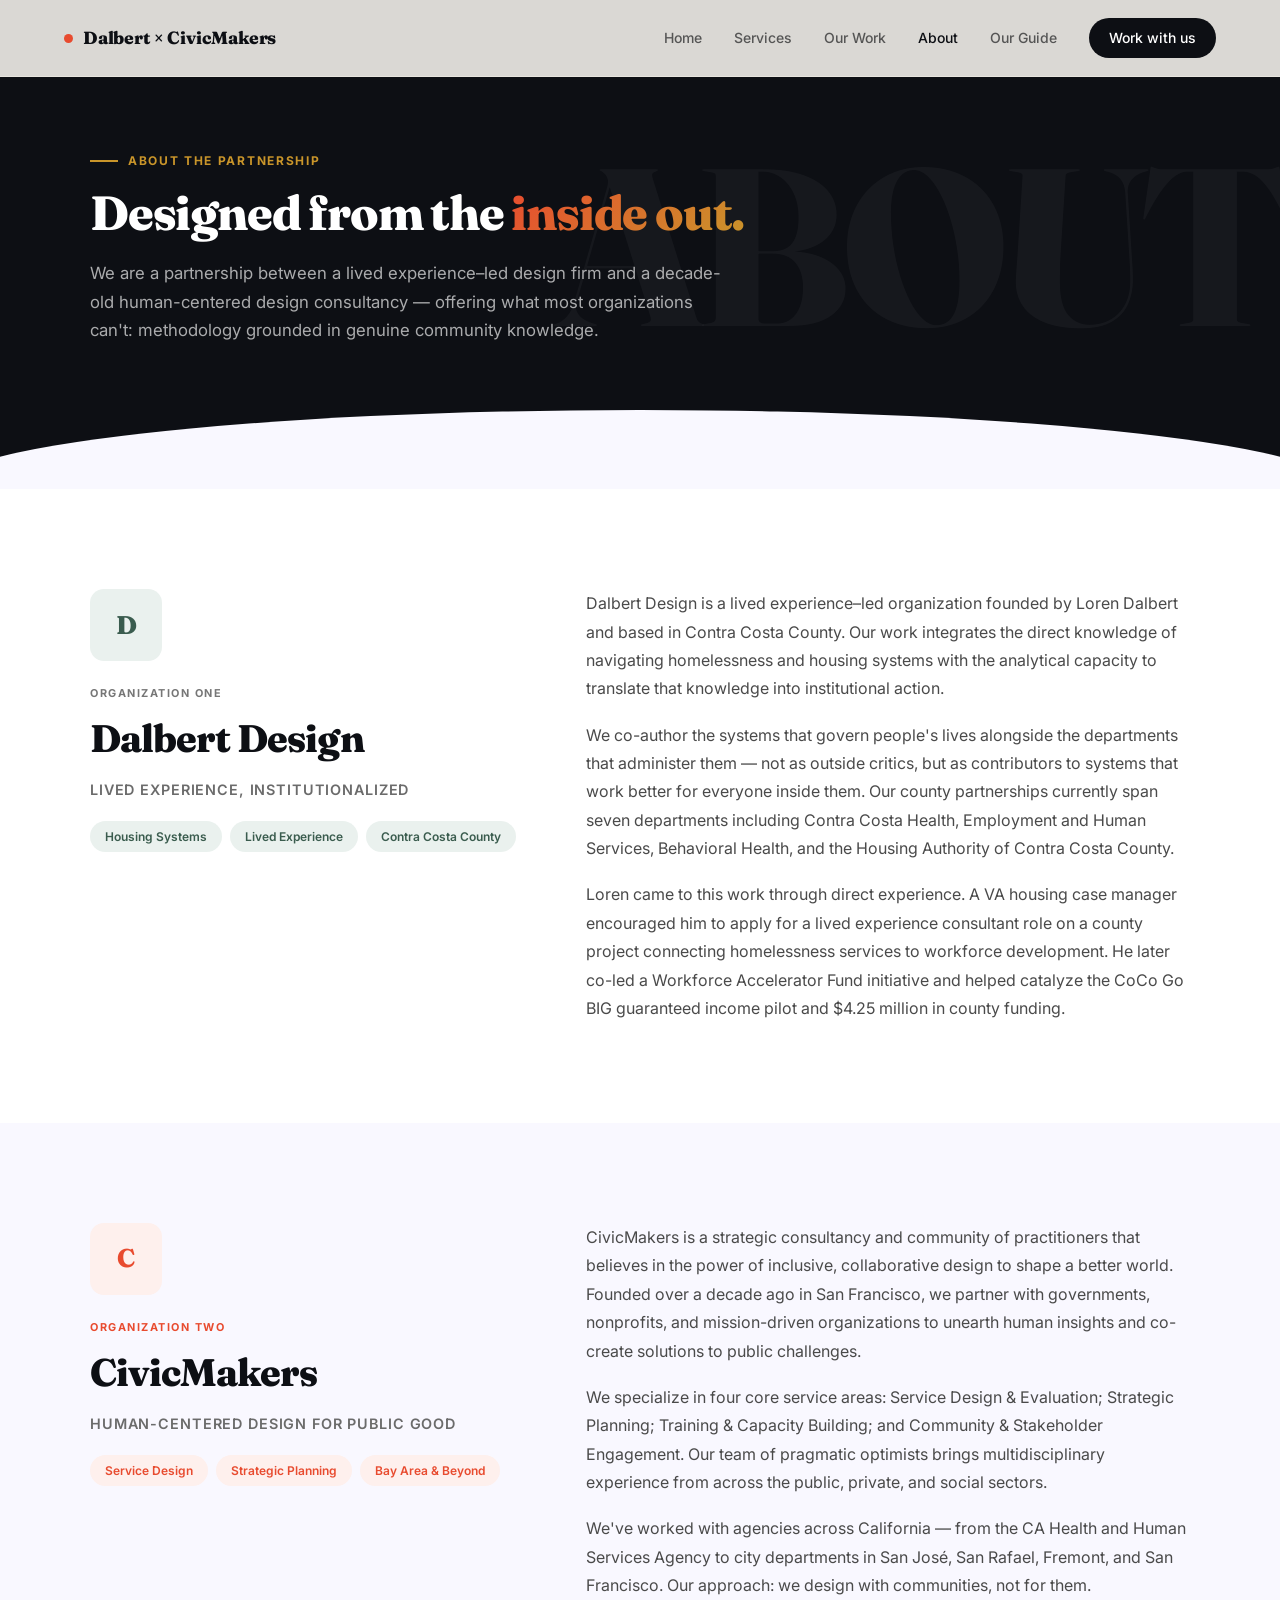
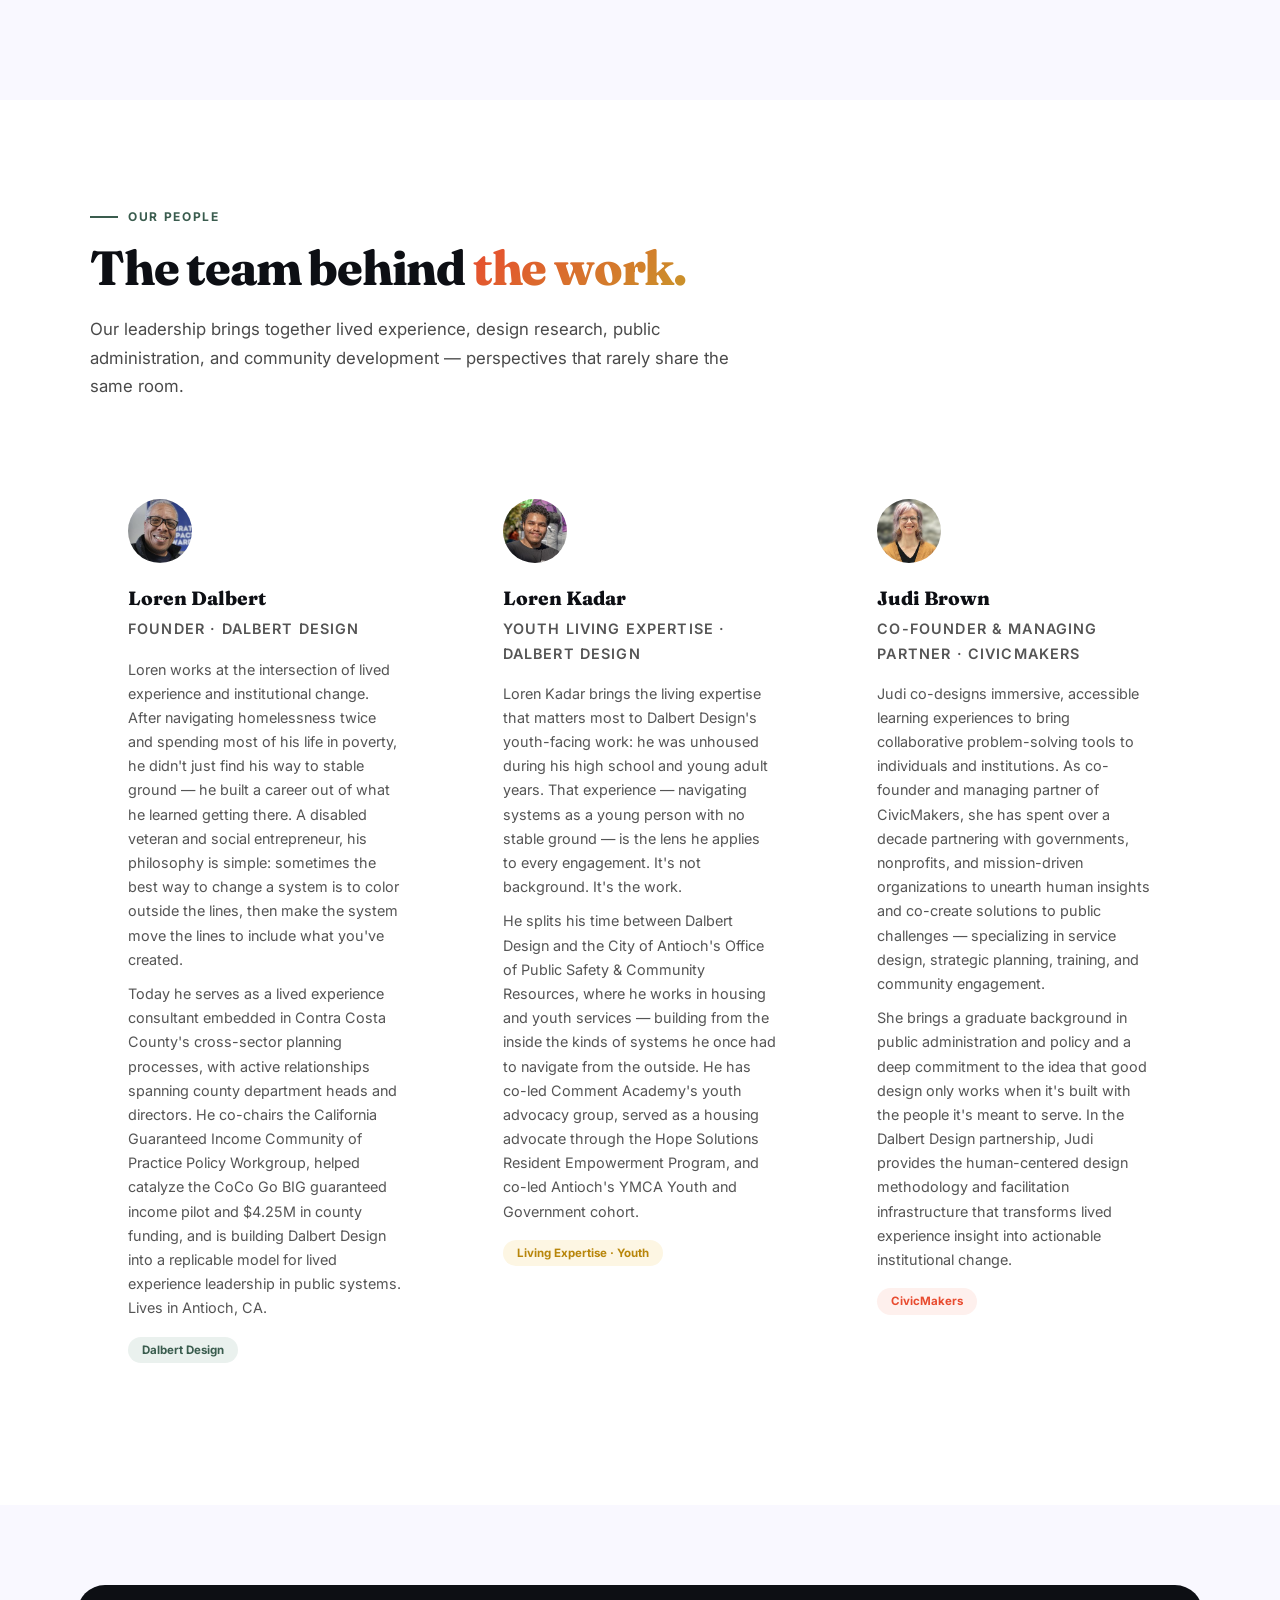
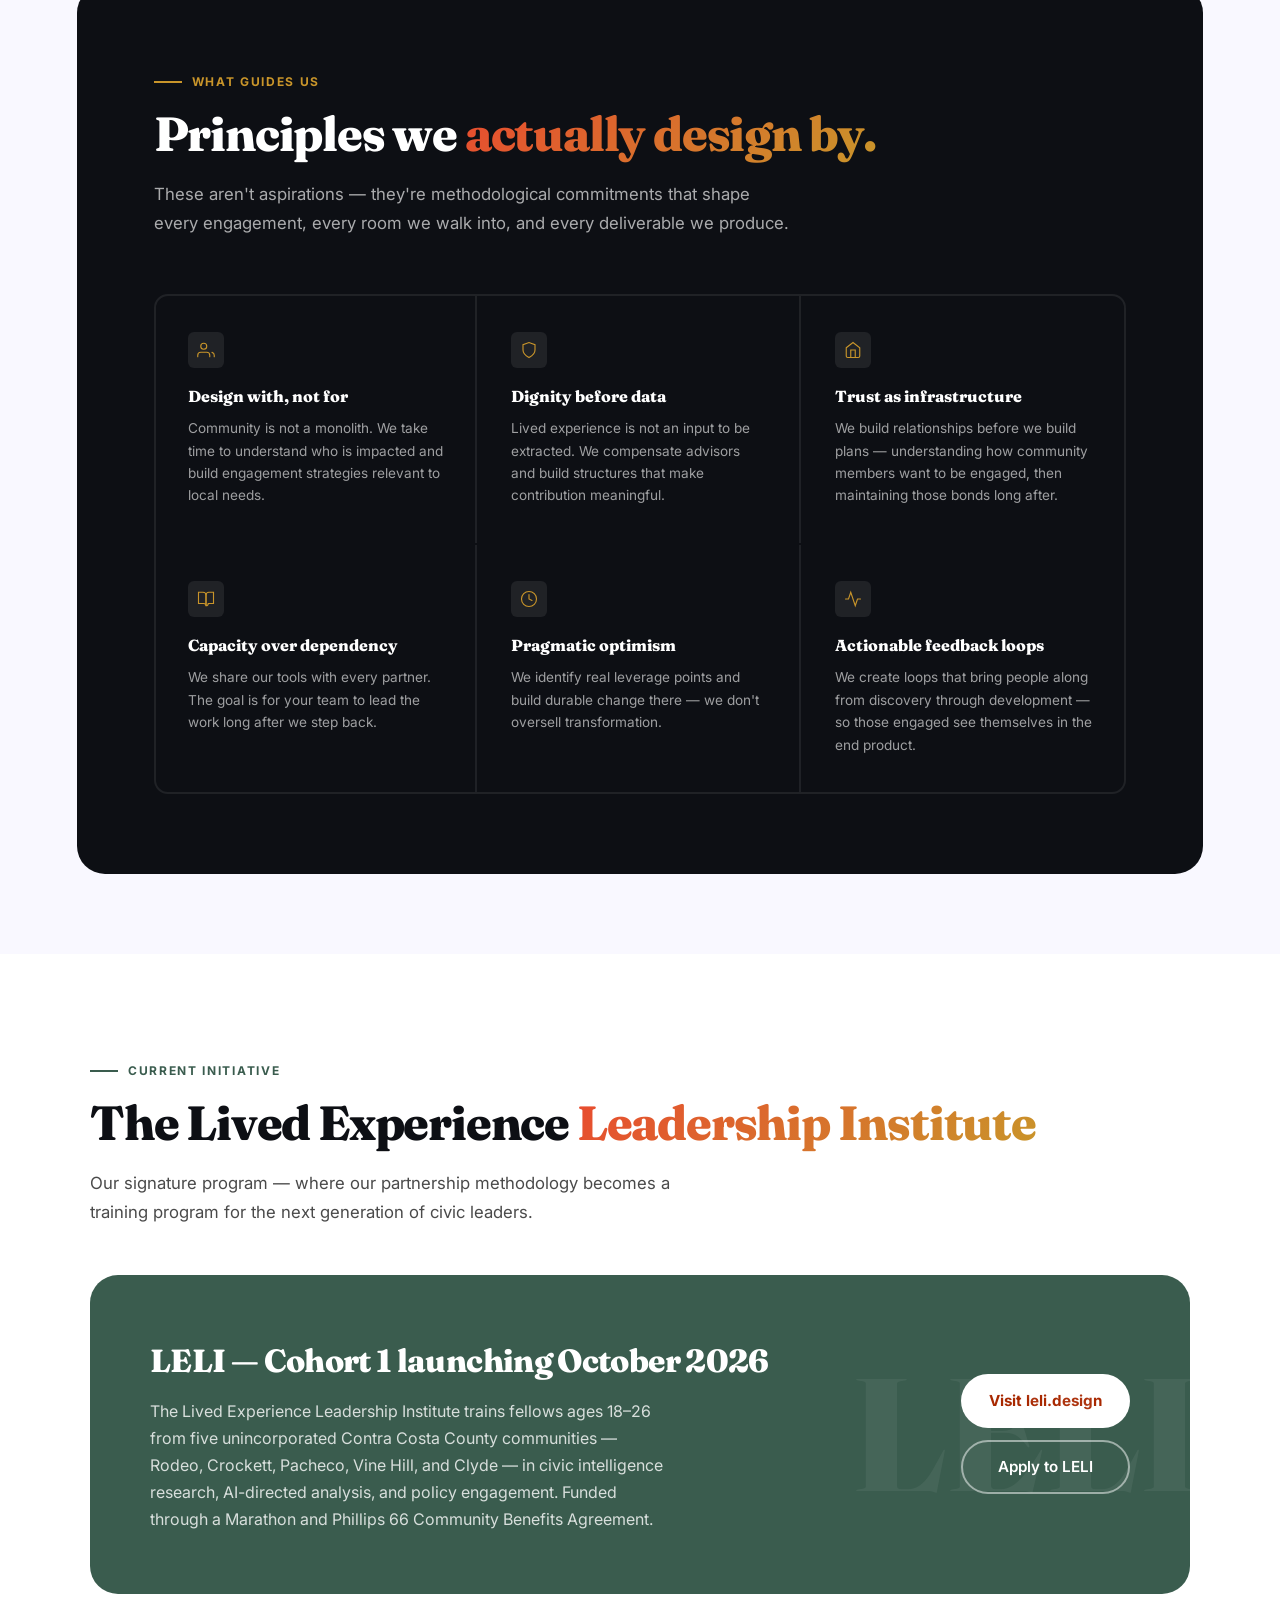
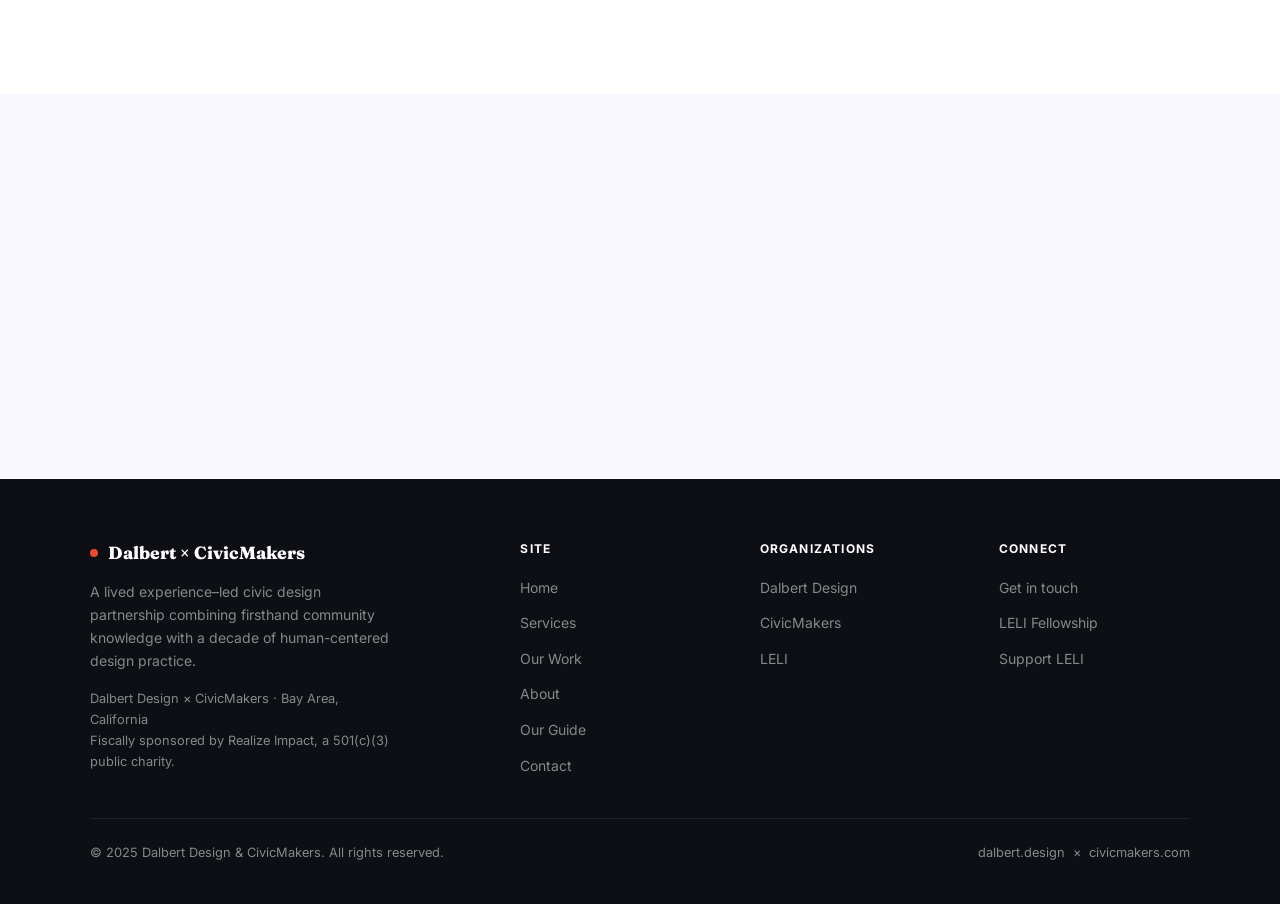
==== commit 6c10c6b1: "Add files via upload" ====
--- a/about.html
+++ b/about.html
@@ -359,7 +359,7 @@
     <p class="section-body fade-up">Our signature program — where our partnership methodology becomes a training program for the next generation of civic leaders.</p>
     <div class="leli-card fade-up">
       <div>
-        <h3>LELI — Cohort 1 launching August 2026</h3>
+        <h3>LELI — Cohort 1 launching October 2026</h3>
         <p>The Lived Experience Leadership Institute trains fellows ages 18–26 from five unincorporated Contra Costa County communities — Rodeo, Crockett, Pacheco, Vine Hill, and Clyde — in civic intelligence research, AI-directed analysis, and policy engagement. Funded through a Marathon and Phillips 66 Community Benefits Agreement.</p>
       </div>
       <div class="leli-actions">
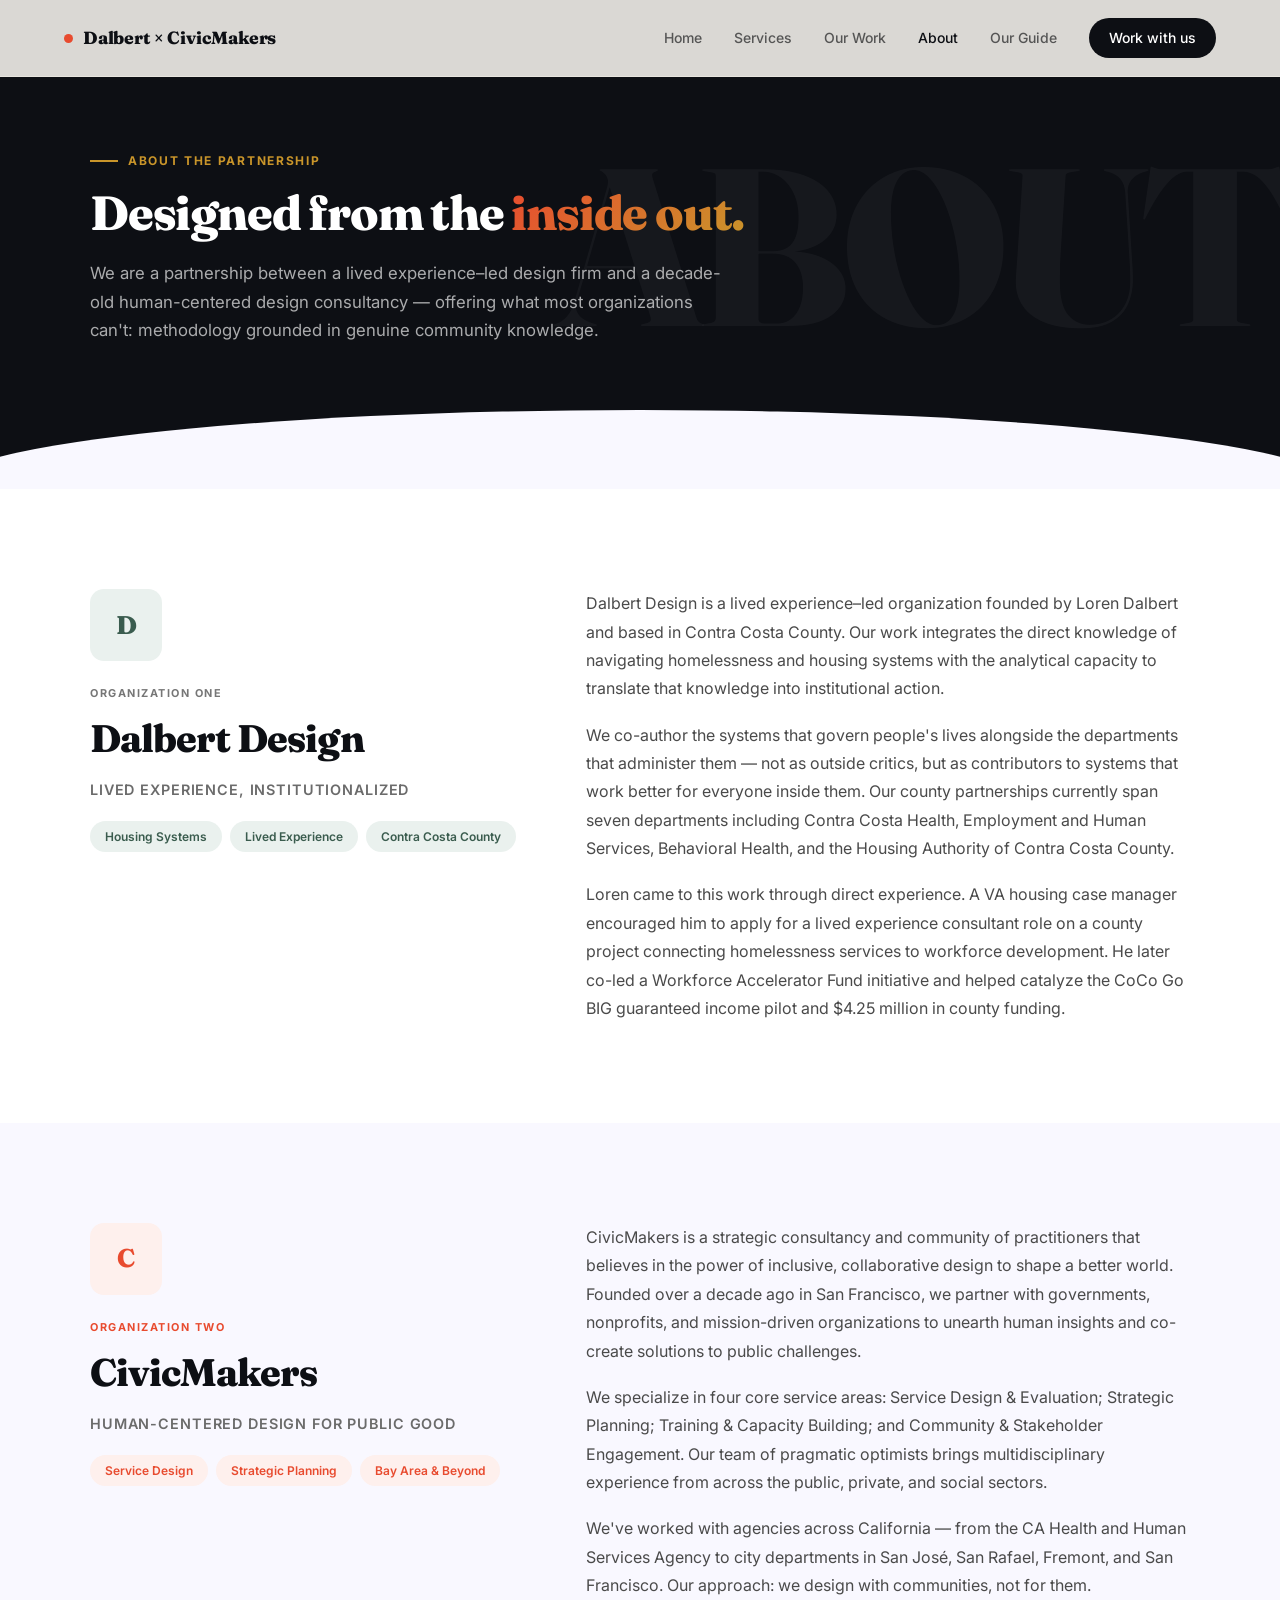
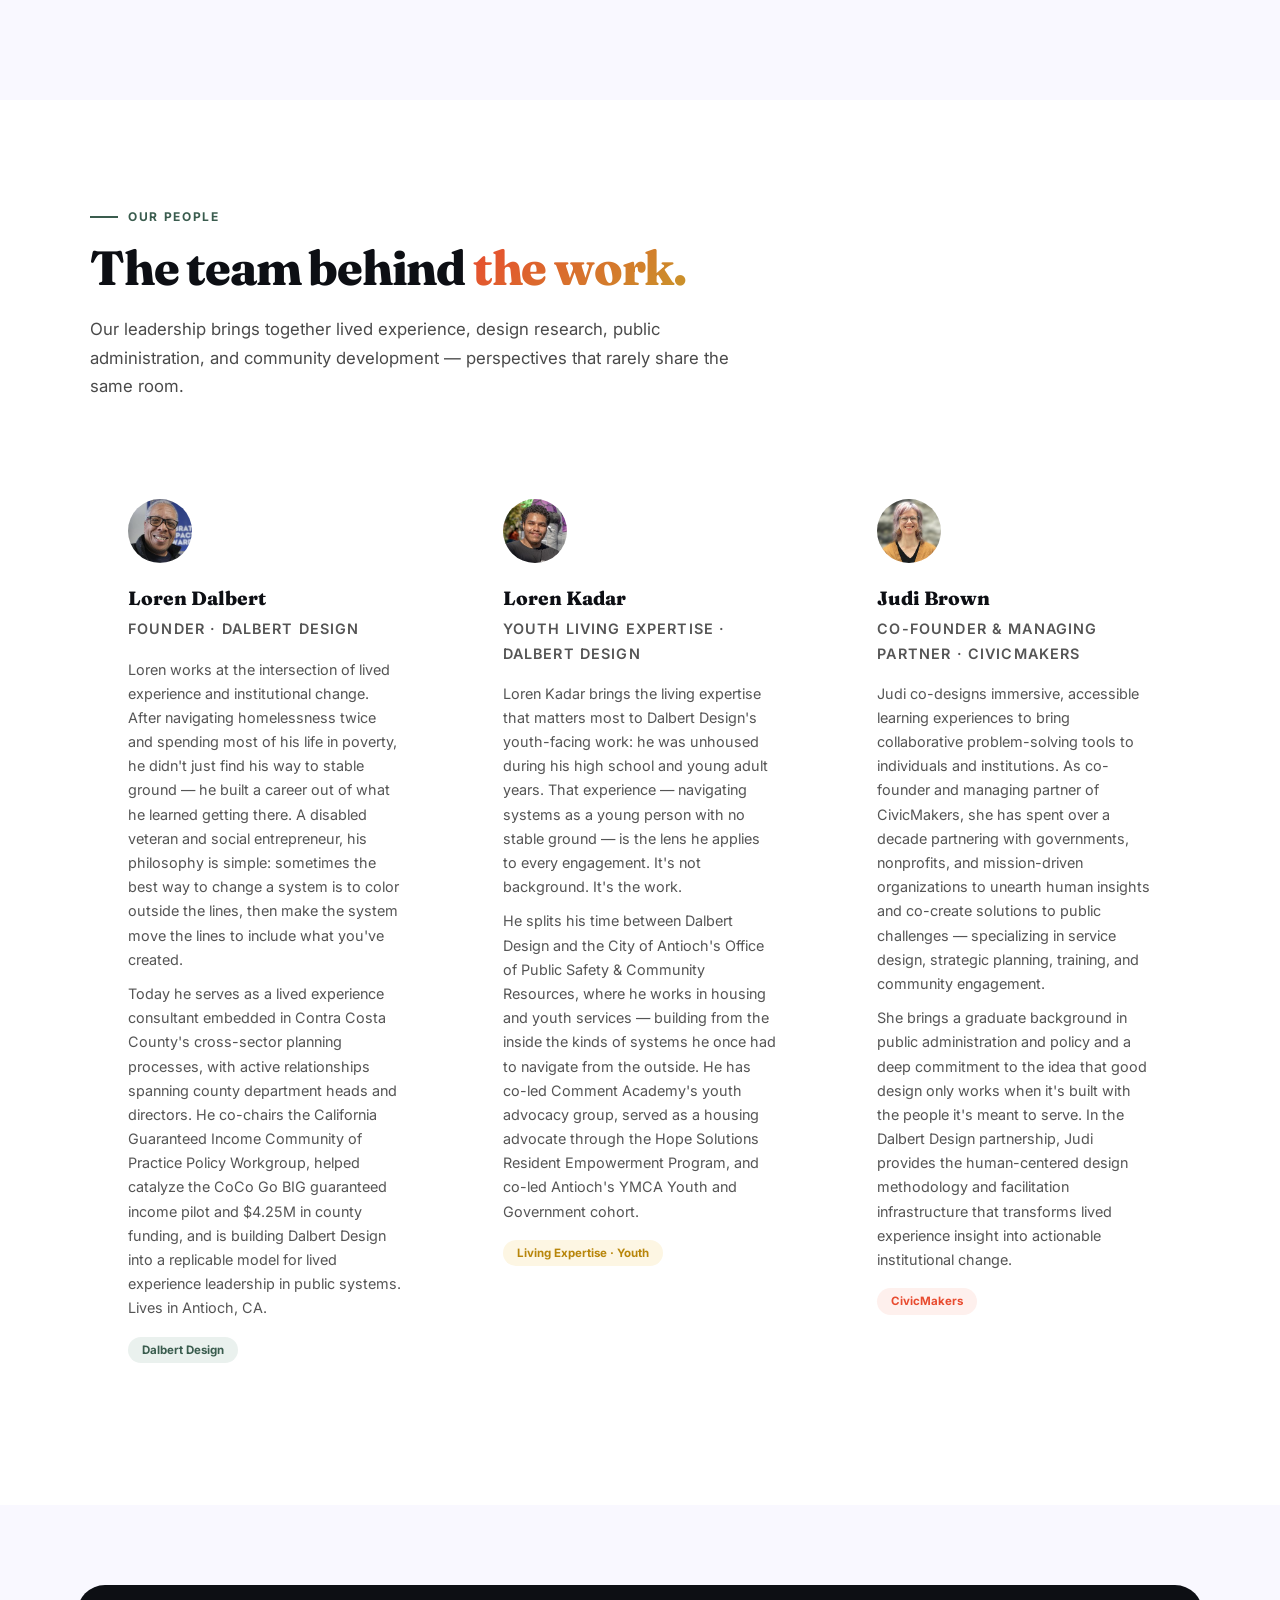
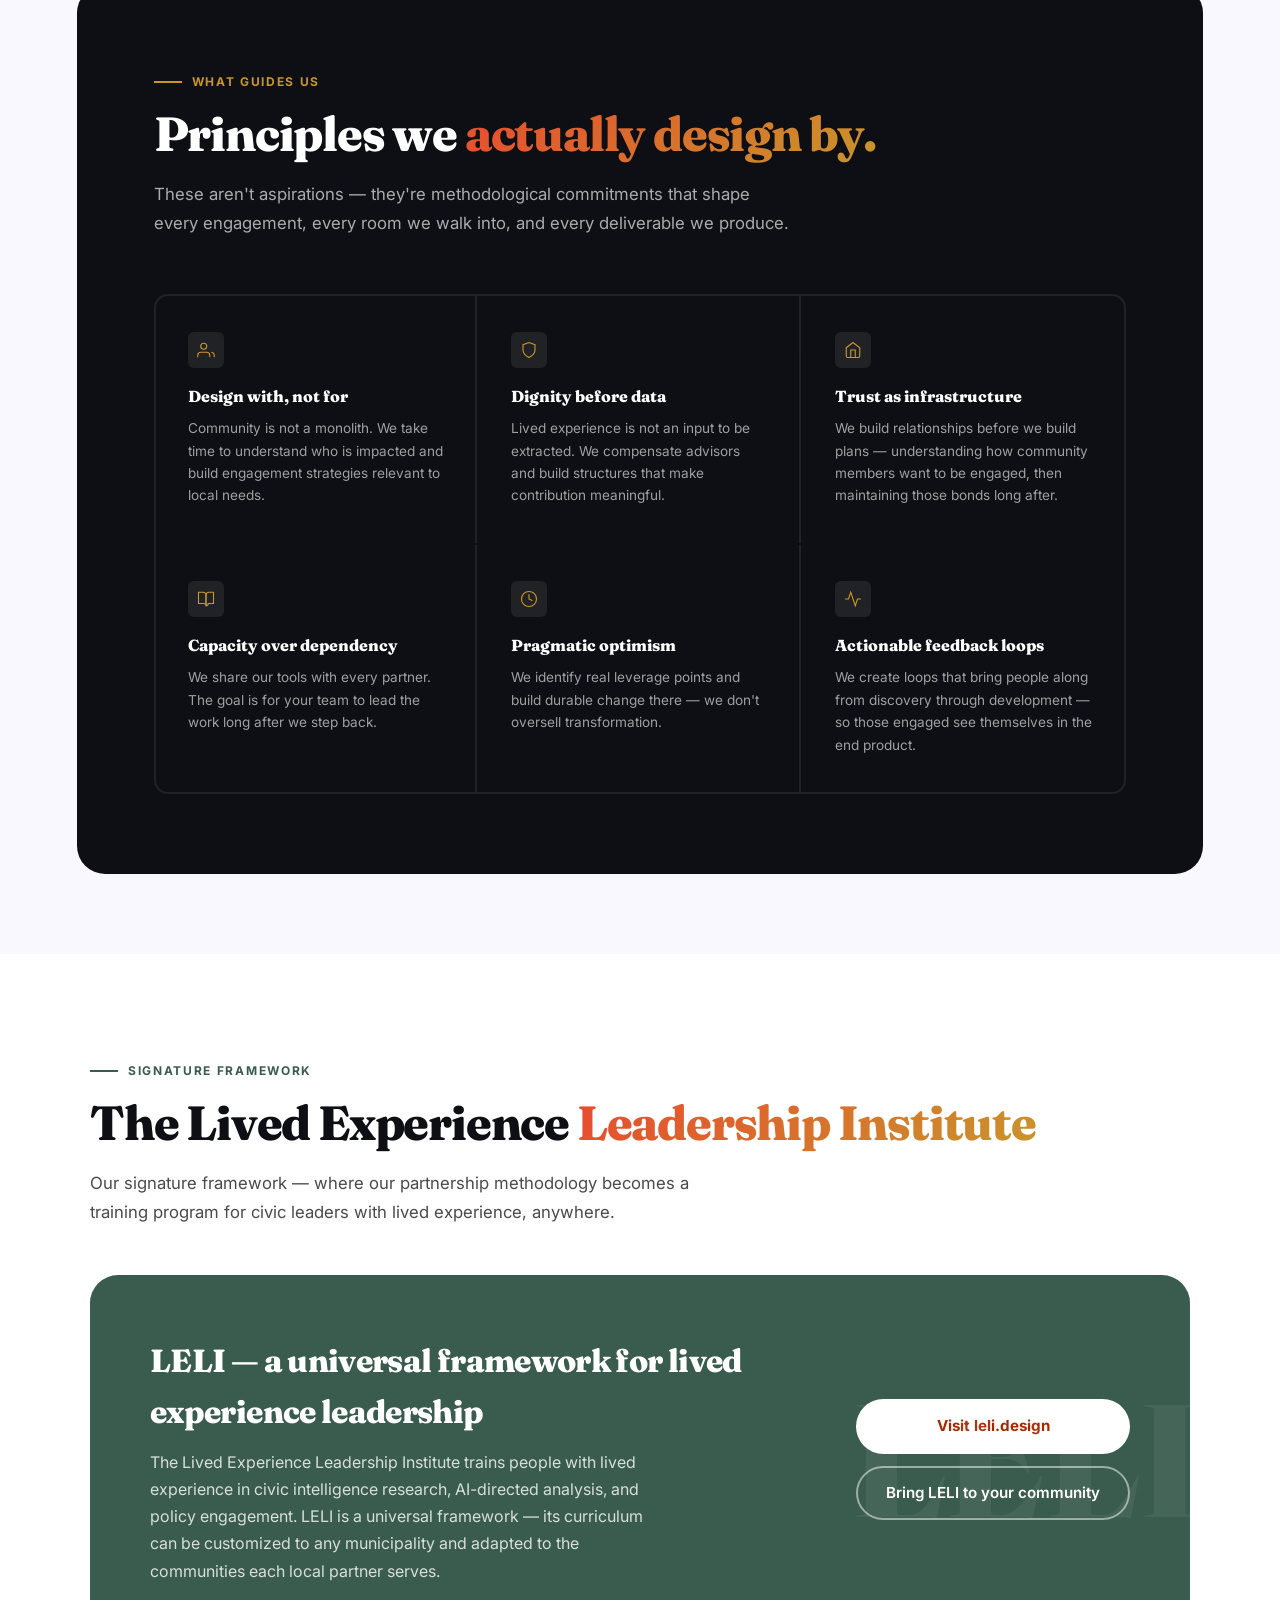
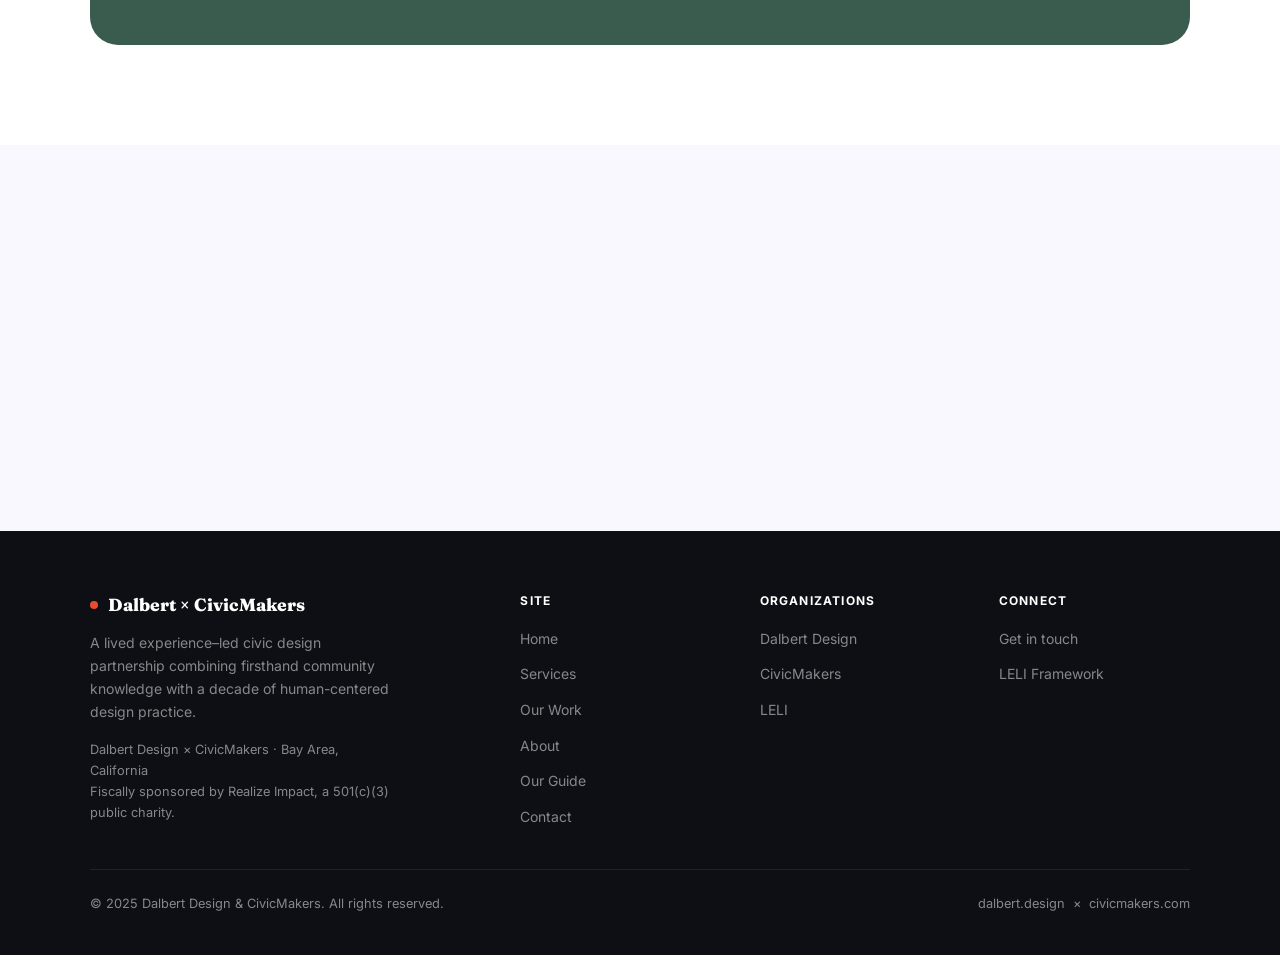
==== commit c41a7dc7: "Add files via upload" ====
--- a/about.html
+++ b/about.html
@@ -354,17 +354,17 @@
 
 <section style="background:var(--white);">
   <div class="inner">
-    <div class="section-eyebrow fade-up">Current initiative</div>
+    <div class="section-eyebrow fade-up">Signature framework</div>
     <h2 class="section-title fade-up">The Lived Experience <em>Leadership Institute</em></h2>
-    <p class="section-body fade-up">Our signature program — where our partnership methodology becomes a training program for the next generation of civic leaders.</p>
+    <p class="section-body fade-up">Our signature framework — where our partnership methodology becomes a training program for civic leaders with lived experience, anywhere.</p>
     <div class="leli-card fade-up">
       <div>
-        <h3>LELI — Cohort 1 launching October 2026</h3>
-        <p>The Lived Experience Leadership Institute trains fellows ages 18–26 from five unincorporated Contra Costa County communities — Rodeo, Crockett, Pacheco, Vine Hill, and Clyde — in civic intelligence research, AI-directed analysis, and policy engagement. Funded through a Marathon and Phillips 66 Community Benefits Agreement.</p>
+        <h3>LELI — a universal framework for lived experience leadership</h3>
+        <p>The Lived Experience Leadership Institute trains people with lived experience in civic intelligence research, AI-directed analysis, and policy engagement. LELI is a universal framework — its curriculum can be customized to any municipality and adapted to the communities each local partner serves.</p>
       </div>
       <div class="leli-actions">
         <a href="https://leli.design" target="_blank" rel="noopener" class="btn-white">Visit leli.design</a>
-        <a href="https://leli.design/leli-apply.html" target="_blank" rel="noopener" class="btn-ghost-white">Apply to LELI</a>
+        <a href="https://leli.design" target="_blank" rel="noopener" class="btn-ghost-white">Bring LELI to your community</a>
       </div>
     </div>
   </div>
@@ -404,8 +404,7 @@
       <h4>Connect</h4>
       <ul>
         <li><a href="contact.html">Get in touch</a></li>
-        <li><a href="https://leli.design/leli-apply.html" target="_blank" rel="noopener">LELI Fellowship</a></li>
-        <li><a href="https://leli.design/leli-donate.html" target="_blank" rel="noopener">Support LELI</a></li>
+        <li><a href="https://leli.design" target="_blank" rel="noopener">LELI Framework</a></li>
       </ul>
     </div>
   </div>
